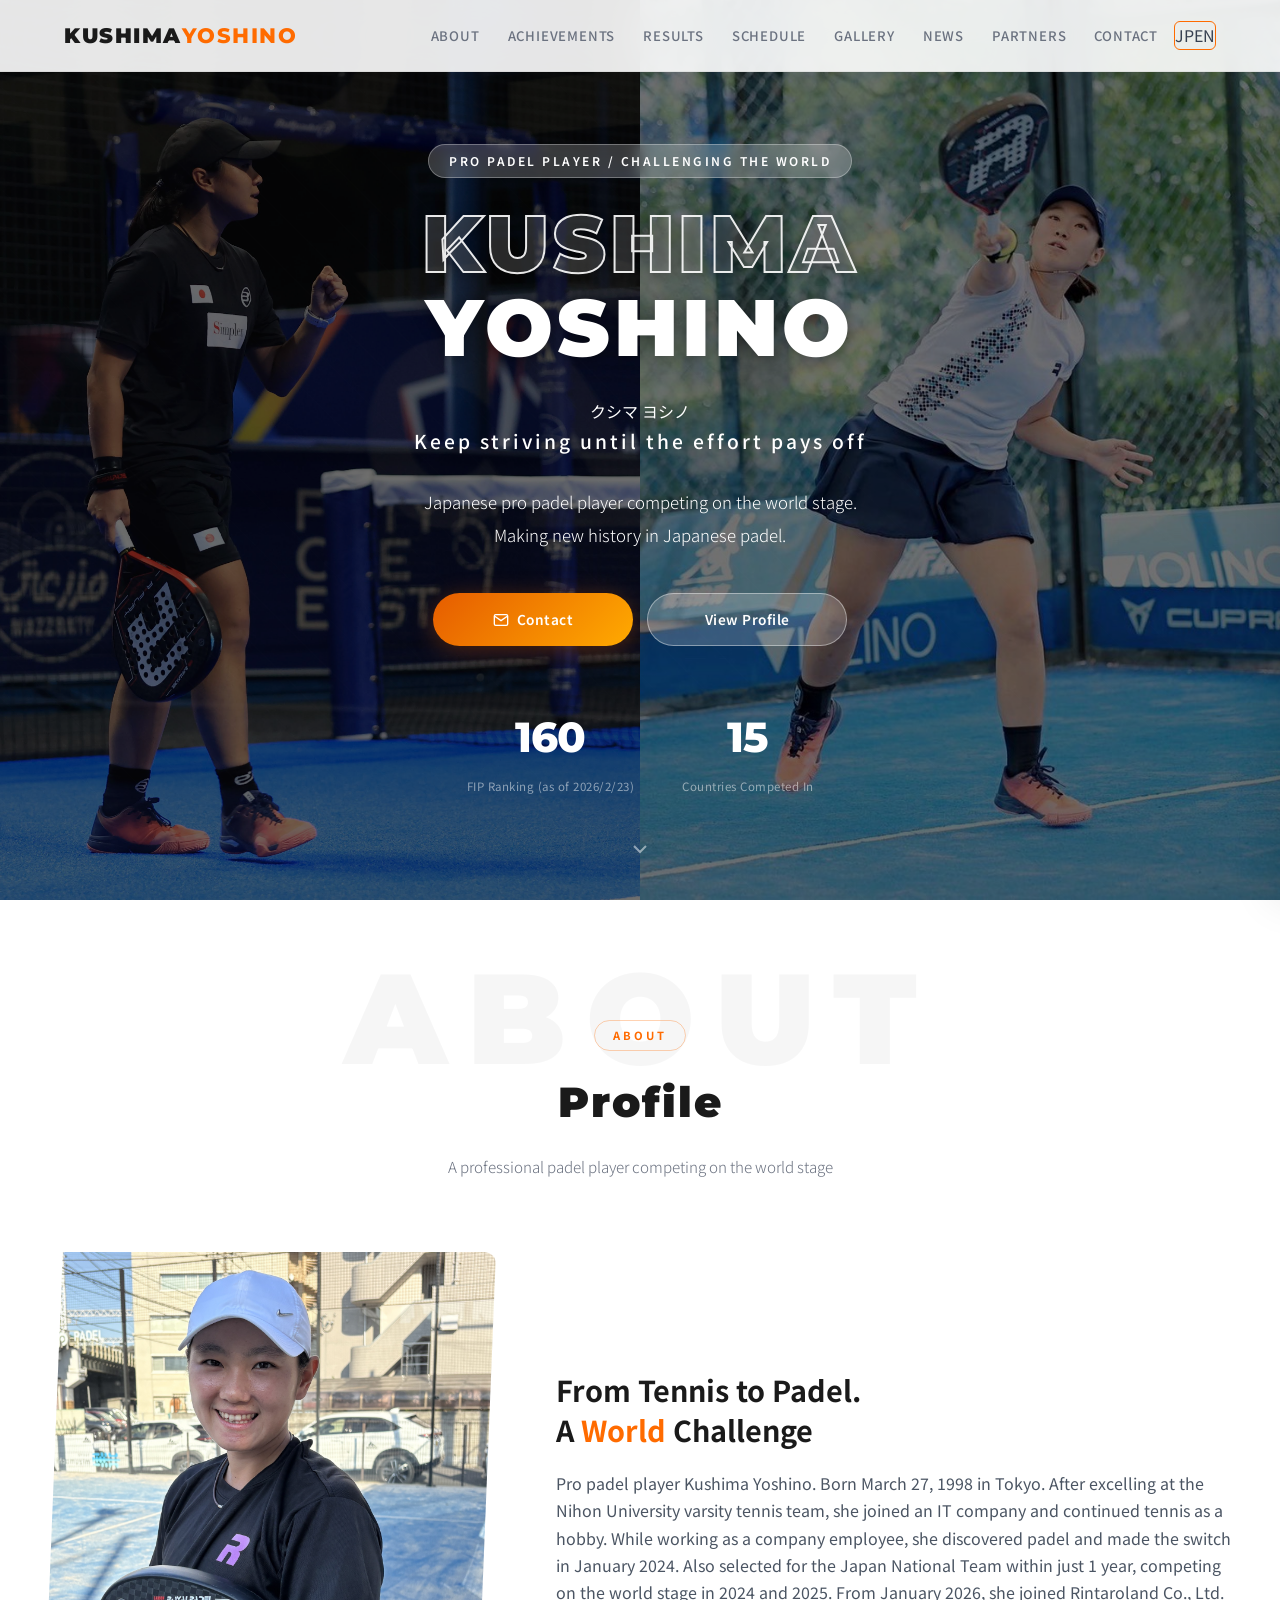
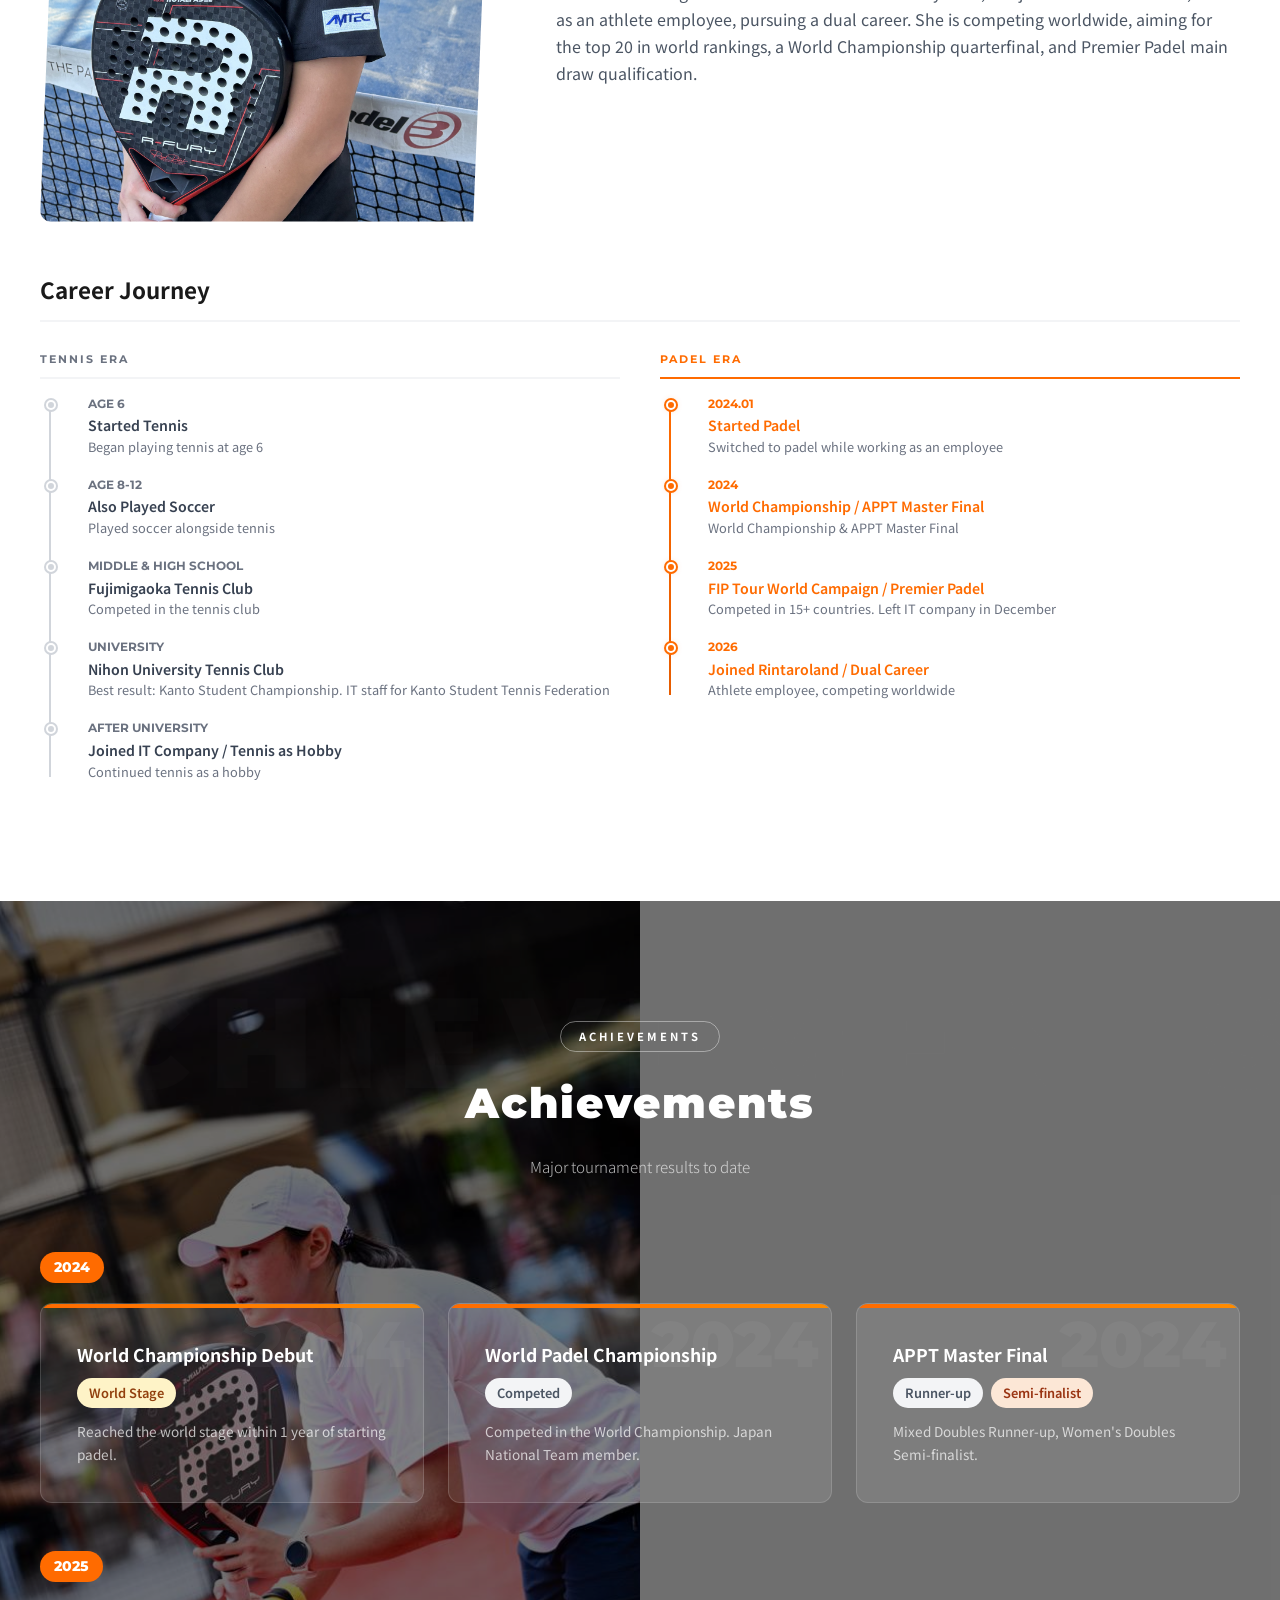
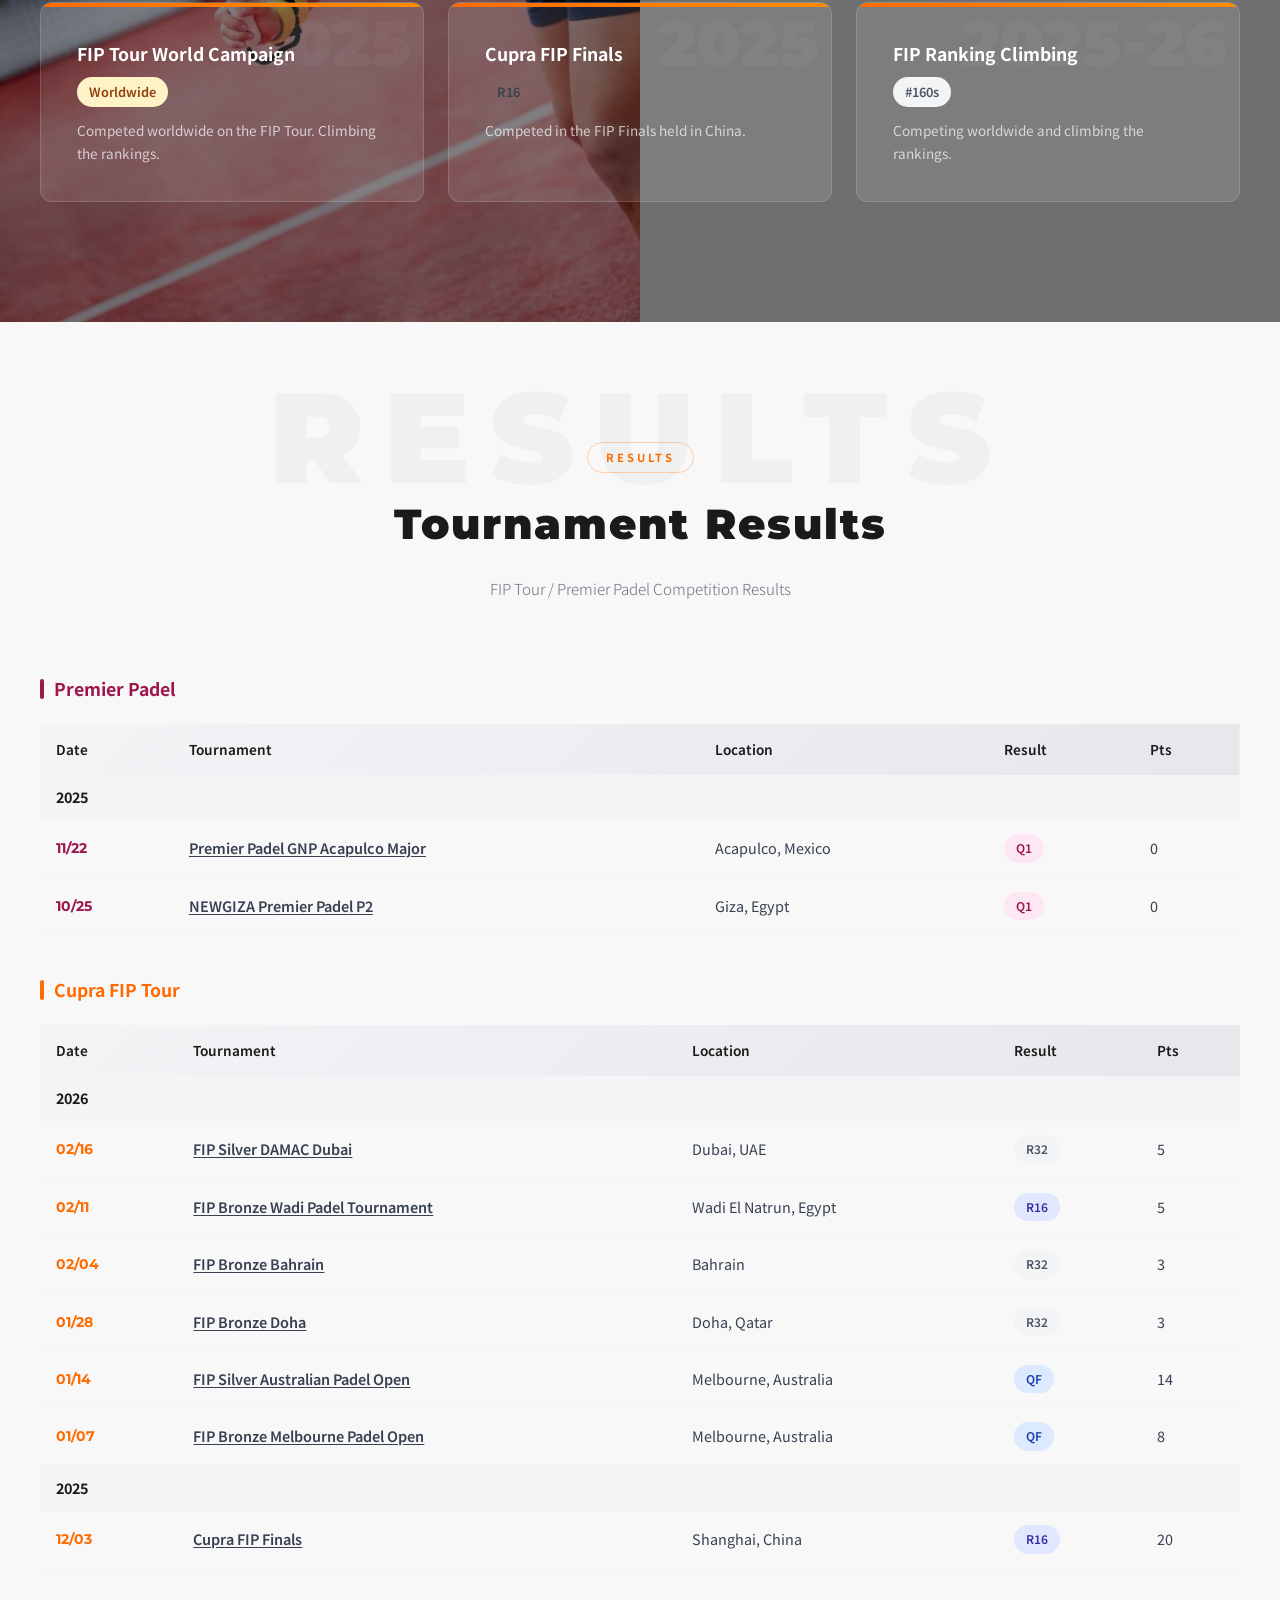
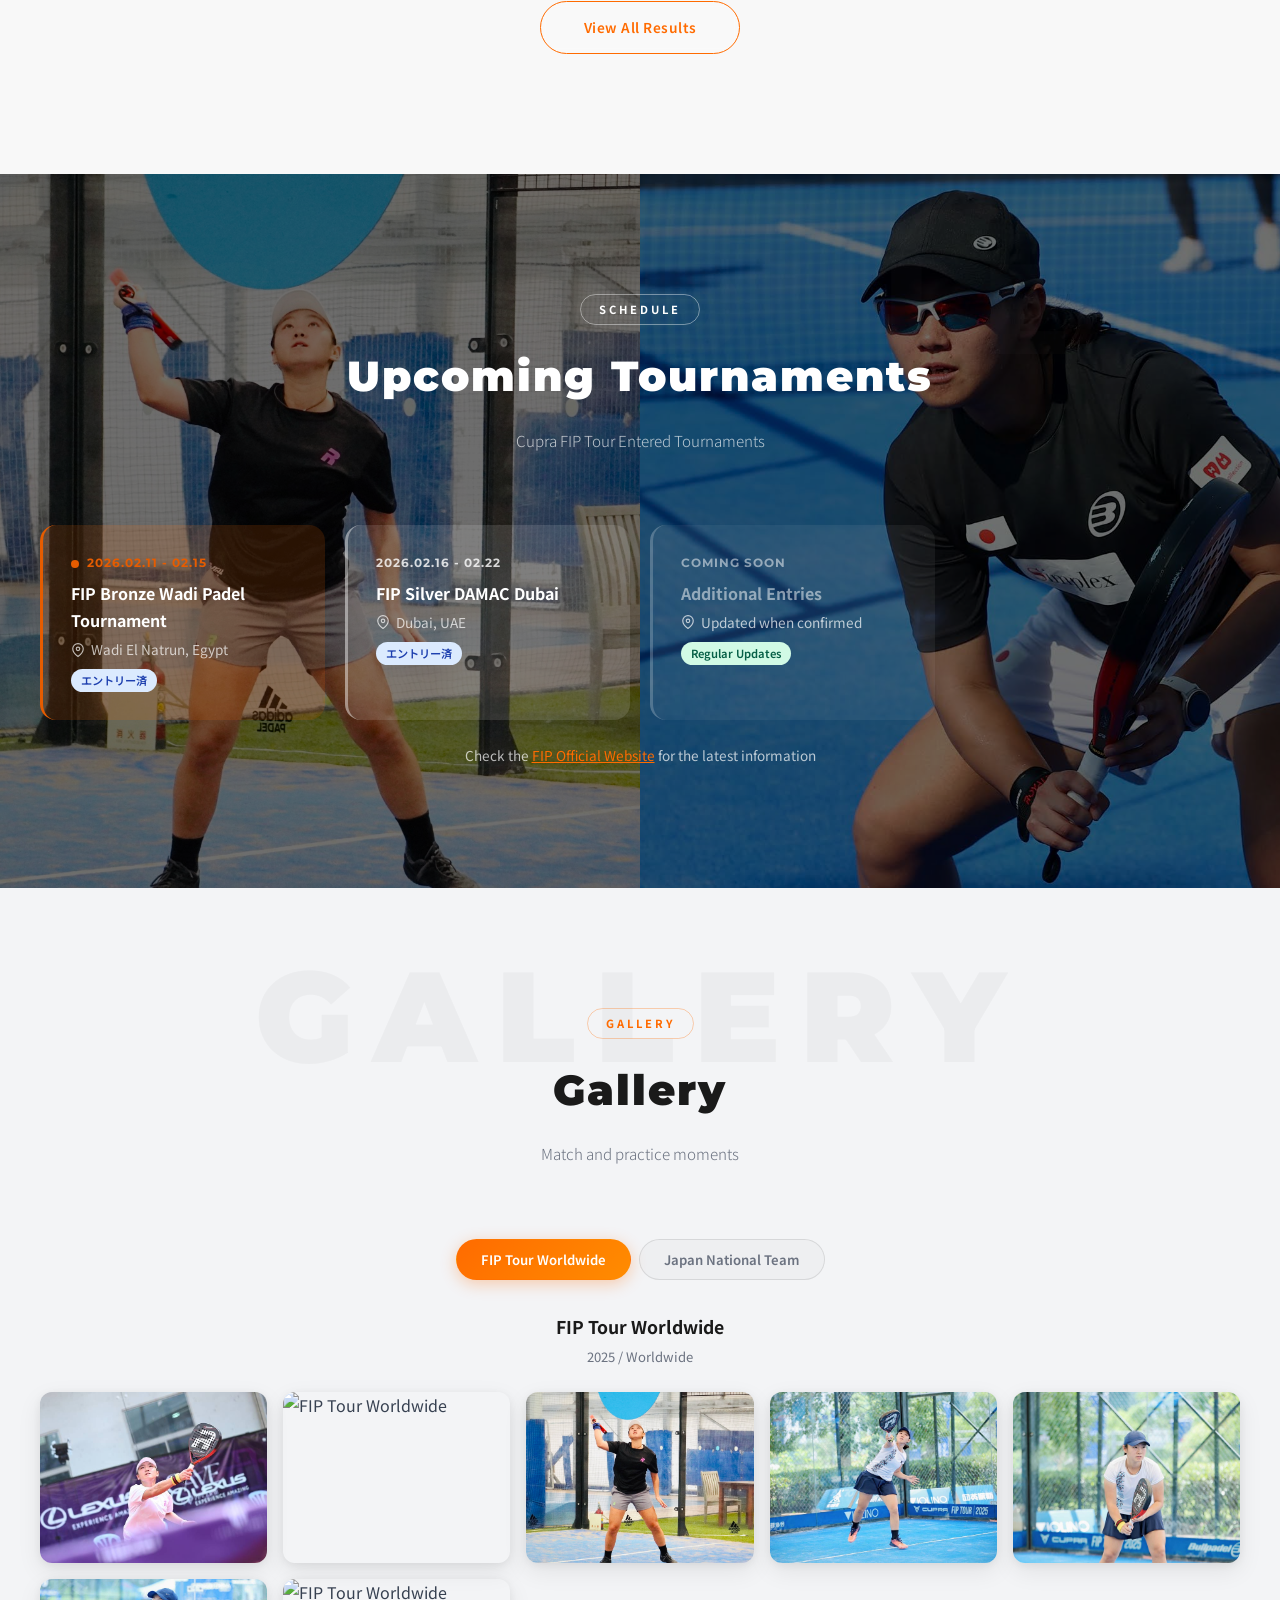
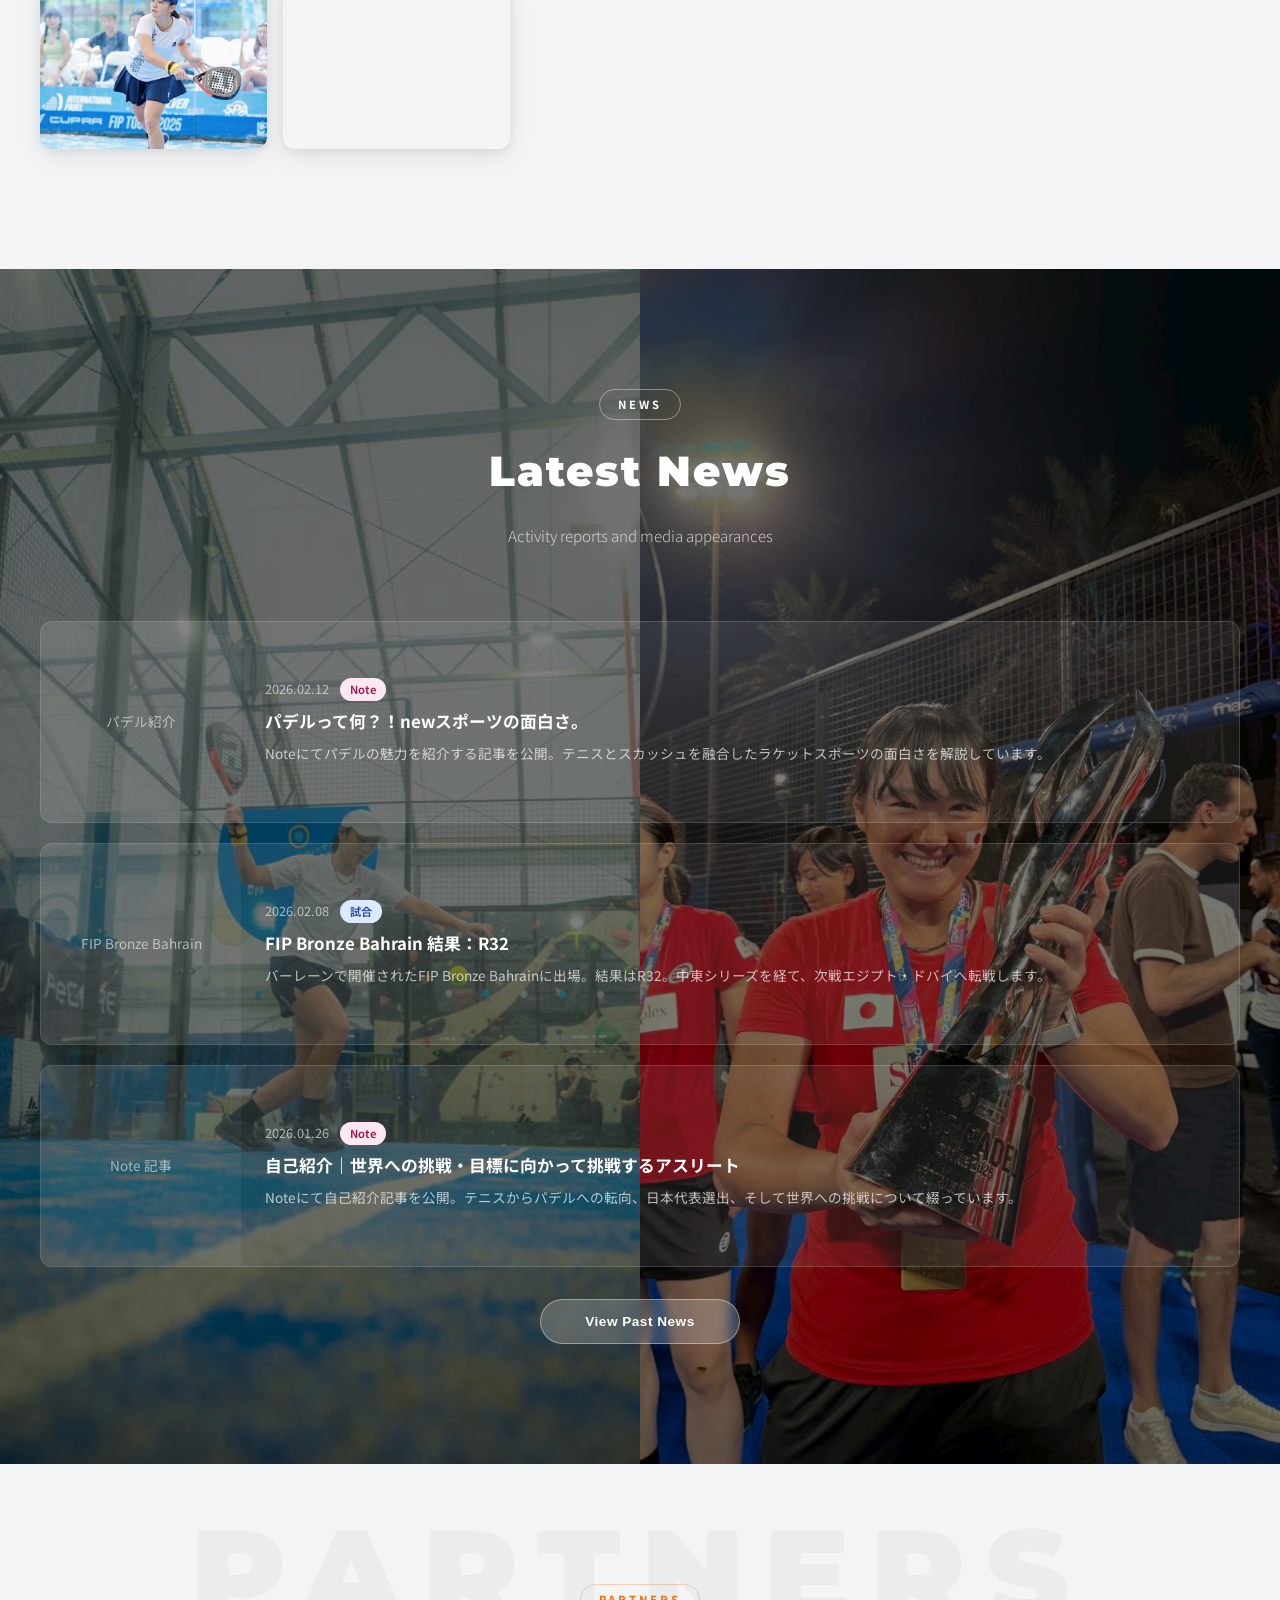
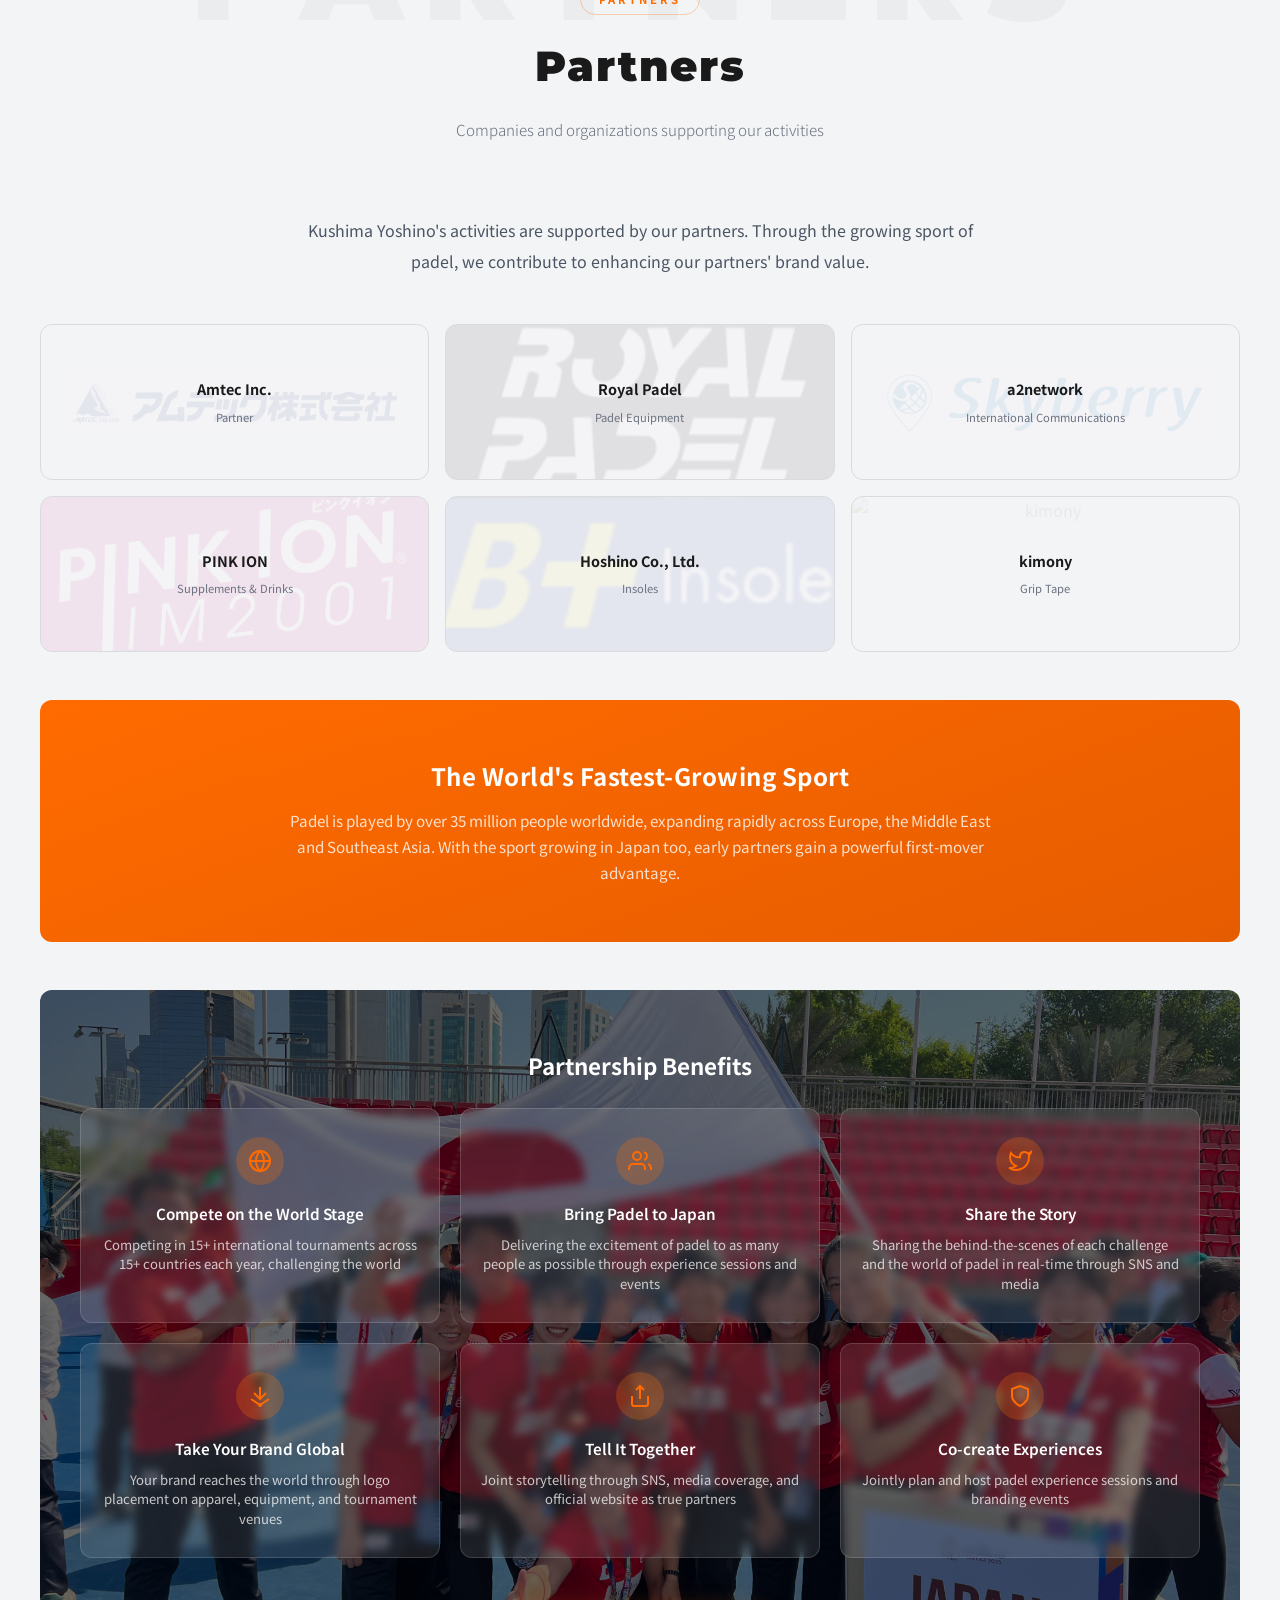
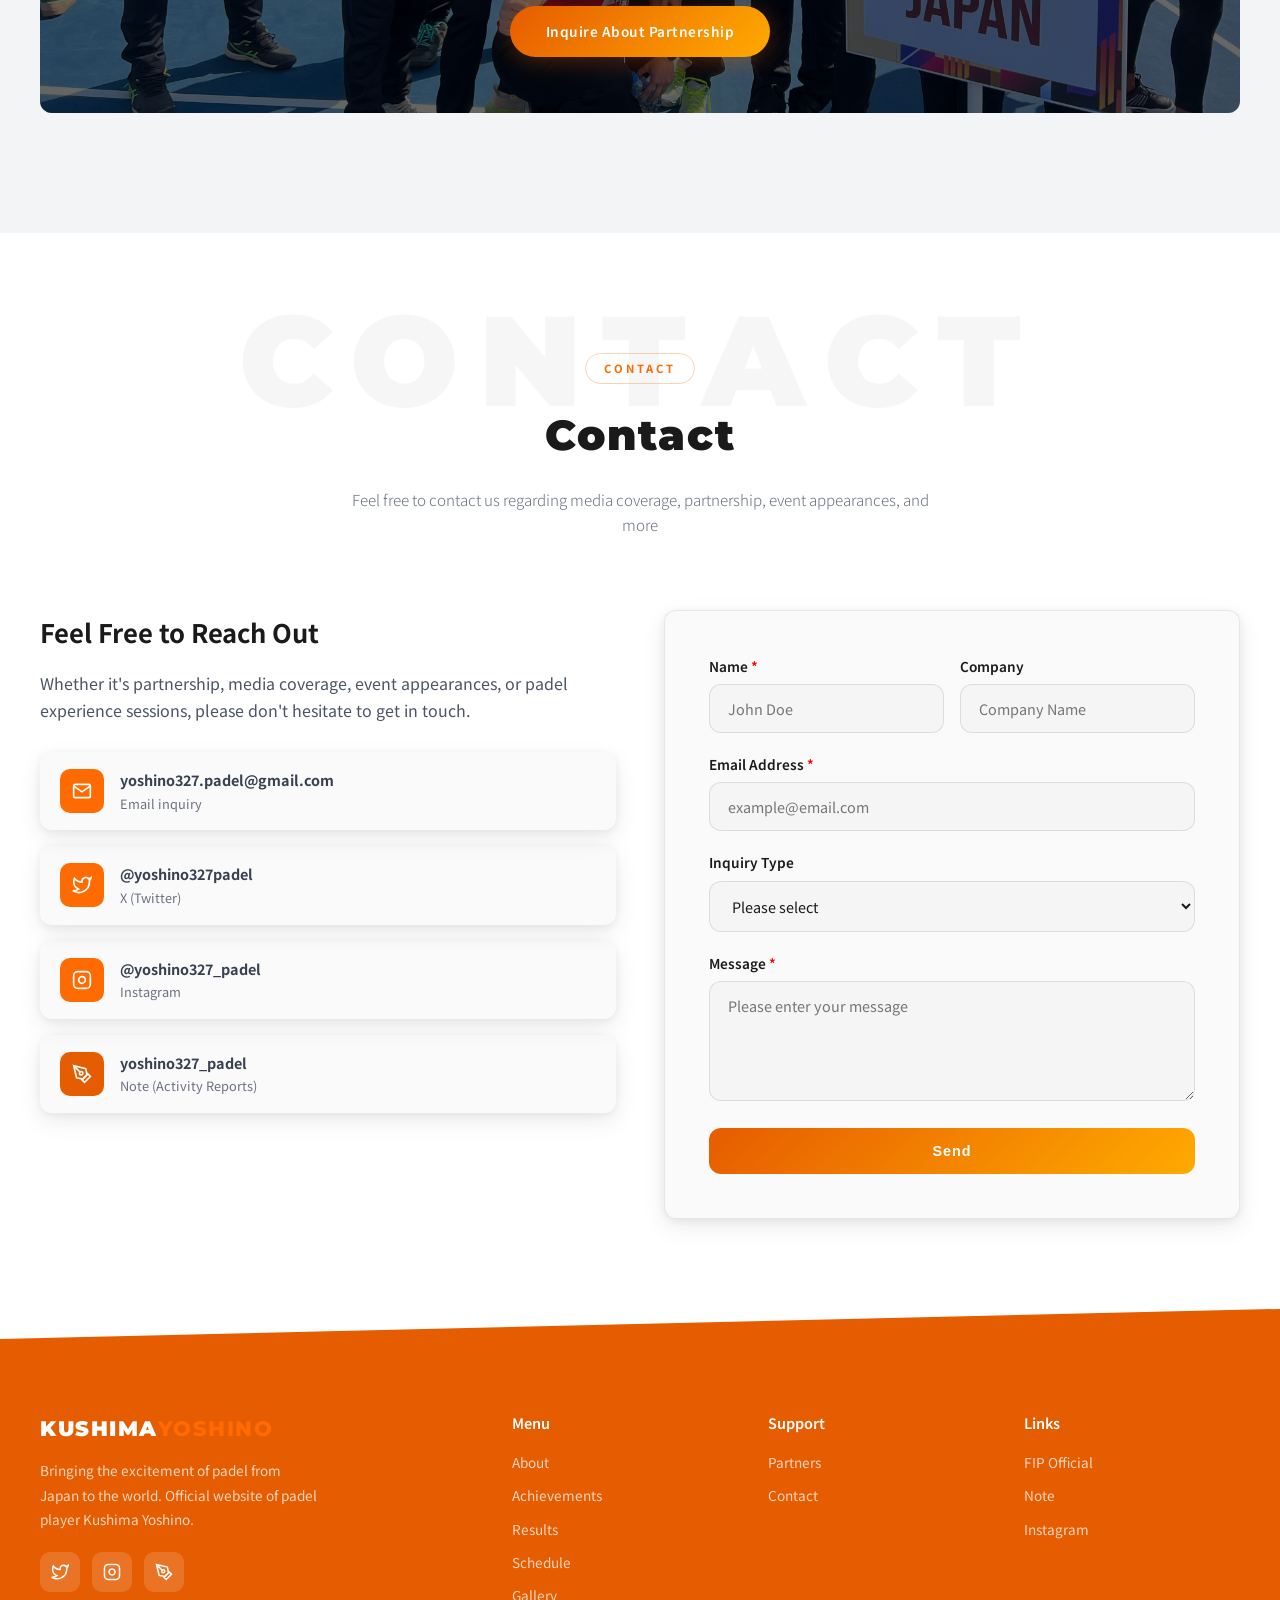
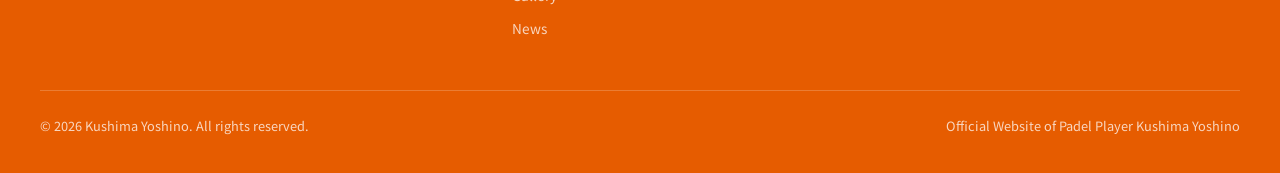
==== en.html @ be014330 "Initial commit: Kushima Yoshino official website Static site for pro padel player Kushima Yoshino. J" ====
<!DOCTYPE html>
<html lang="en">
<head>
  <meta charset="UTF-8">
  <meta name="viewport" content="width=device-width, initial-scale=1.0">
  <title>Kushima Yoshino | Padel Player Official Website</title>
  <meta name="description" content="Official website of padel player Kushima Yoshino. Latest news, match results, and profile information.">
  <link rel="preconnect" href="https://fonts.googleapis.com">
  <link rel="preconnect" href="https://fonts.gstatic.com" crossorigin>
  <link href="https://fonts.googleapis.com/css2?family=Noto+Sans+JP:wght@300;400;500;700;900&family=Montserrat:wght@400;600;700;800;900&display=swap" rel="stylesheet">
  <link rel="stylesheet" href="css/style.css">
  <link rel="stylesheet" href="css/animations.css">
</head>
<body>

  <!-- ===== Navigation ===== -->
  <nav class="navbar" id="navbar">
    <div class="nav-inner">
      <a href="#" class="nav-logo">KUSHIMA<span>YOSHINO</span></a>
      <div class="nav-right">
        <div class="nav-links">
          <a href="#about">About</a>
          <a href="#achievements">Achievements</a>
          <a href="#results">Results</a>
          <a href="#schedule">Schedule</a>
          <a href="#gallery">Gallery</a>
          <a href="#news">News</a>
          <a href="#sponsors">Partners</a>
          <a href="#contact">Contact</a>
        </div>
        <div class="lang-switch" id="langSwitchDesktop">
          <a href="index.html">JP</a>
          <a href="en.html" class="active">EN</a>
        </div>
      </div>
      <button class="hamburger" id="hamburger" aria-label="Open menu">
        <span></span><span></span><span></span>
      </button>
    </div>
    <div class="nav-progress" id="navProgress"></div>
  </nav>

  <!-- ===== Mobile Menu ===== -->
  <div class="mobile-menu" id="mobileMenu">
    <button class="mobile-close" id="mobileClose" aria-label="Close menu">&times;</button>
    <a href="#about" class="mobile-link">About</a>
    <a href="#achievements" class="mobile-link">Achievements</a>
    <a href="#results" class="mobile-link">Results</a>
    <a href="#schedule" class="mobile-link">Schedule</a>
    <a href="#gallery" class="mobile-link">Gallery</a>
    <a href="#news" class="mobile-link">News</a>
    <a href="#sponsors" class="mobile-link">Partners</a>
    <a href="#contact" class="mobile-link">Contact</a>
    <div class="lang-switch" style="margin-top: 16px; font-size: 1rem;">
      <a href="index.html">JP</a>
      <a href="en.html" class="active">EN</a>
    </div>
  </div>

  <!-- ===== Hero ===== -->
  <section class="hero" id="hero">
    <div class="hero-bg-left"></div>
    <div class="hero-bg-right"></div>
    <div class="hero-pattern"></div>
    <div class="hero-content">
      <div class="hero-text">
        <div class="hero-tag">PRO PADEL PLAYER / CHALLENGING THE WORLD</div>
        <h1 class="hero-name" data-text="KUSHIMA YOSHINO">
          <span class="hero-name-stroke">KUSHIMA</span><br>
          <span class="hero-name-fill">YOSHINO</span>
        </h1>
        <p class="hero-name-jp">クシマ ヨシノ</p>
        <p class="hero-motto">Keep striving until the effort pays off</p>
        <p class="hero-desc">
          Japanese pro padel player competing on the world stage.<br>
          Making new history in Japanese padel.
        </p>
        <div class="hero-buttons">
          <a href="#contact" class="btn btn-primary">
            <svg width="16" height="16" viewBox="0 0 24 24" fill="none" stroke="currentColor" stroke-width="2"><path d="M4 4h16c1.1 0 2 .9 2 2v12c0 1.1-.9 2-2 2H4c-1.1 0-2-.9-2-2V6c0-1.1.9-2 2-2z"/><polyline points="22,6 12,13 2,6"/></svg>
            Contact
          </a>
          <a href="#about" class="btn btn-outline">
            View Profile
          </a>
        </div>
        <div class="hero-stats">
          <div class="hero-stat">
            <div class="hero-stat-num">160</div>
            <div class="hero-stat-label">FIP Ranking (as of 2026/2/23)</div>
          </div>
          <div class="hero-stat">
            <div class="hero-stat-num">15+</div>
            <div class="hero-stat-label">Countries Competed In</div>
          </div>
        </div>
      </div>
    </div>
    <div class="scroll-indicator">
      <svg width="24" height="24" viewBox="0 0 24 24" fill="none" stroke="currentColor" stroke-width="2">
        <polyline points="6 9 12 15 18 9"/>
      </svg>
    </div>
  </section>

  <!-- ===== About ===== -->
  <section class="section about" id="about">
    <span class="section-watermark">ABOUT</span>
    <div class="section-inner">
      <div class="section-header">
        <div class="section-tag">About</div>
        <h2 class="section-title">Profile</h2>
        <p class="section-subtitle">A professional padel player competing on the world stage</p>
      </div>

      <!-- ===== Main Profile ===== -->
      <div class="about-grid">
        <div class="about-image-area slide-in-left">
          <img src="images/profile.jpeg" alt="Kushima Yoshino Profile" style="width: 100%; aspect-ratio: 4/5; object-fit: cover; border-radius: var(--radius);">
        </div>
        <div class="about-text slide-in-right">
          <h3>From Tennis to Padel.<br>A <span>World</span> Challenge</h3>
          <p>
            Pro padel player Kushima Yoshino. Born March 27, 1998 in Tokyo.
            After excelling at the Nihon University varsity tennis team, she joined an IT company and continued tennis as a hobby.
            While working as a company employee, she discovered padel and made the switch in January 2024.
            Also selected for the Japan National Team within just 1 year, competing on the world stage in 2024 and 2025.
            From January 2026, she joined Rintaroland Co., Ltd. as an athlete employee, pursuing a dual career.
            She is competing worldwide, aiming for the top 20 in world rankings, a World Championship quarterfinal, and Premier Padel main draw qualification.
          </p>
        </div>
      </div>

      <!-- ===== Career Journey ===== -->
      <div class="career-journey fade-in">
        <h3>Career Journey</h3>
        <div class="timeline-grid">
          <!-- Left: Tennis Era -->
          <div>
            <div class="timeline-col-label">Tennis Era</div>
            <div class="timeline">
              <div class="timeline-item">
                <div class="timeline-year">AGE 6</div>
                <div class="timeline-title">Started Tennis</div>
                <div class="timeline-desc">Began playing tennis at age 6</div>
              </div>
              <div class="timeline-item">
                <div class="timeline-year">AGE 8-12</div>
                <div class="timeline-title">Also Played Soccer</div>
                <div class="timeline-desc">Played soccer alongside tennis</div>
              </div>
              <div class="timeline-item">
                <div class="timeline-year">MIDDLE & HIGH SCHOOL</div>
                <div class="timeline-title">Fujimigaoka Tennis Club</div>
                <div class="timeline-desc">Competed in the tennis club</div>
              </div>
              <div class="timeline-item">
                <div class="timeline-year">UNIVERSITY</div>
                <div class="timeline-title">Nihon University Tennis Club</div>
                <div class="timeline-desc">Best result: Kanto Student Championship. IT staff for Kanto Student Tennis Federation</div>
              </div>
              <div class="timeline-item">
                <div class="timeline-year">AFTER UNIVERSITY</div>
                <div class="timeline-title">Joined IT Company / Tennis as Hobby</div>
                <div class="timeline-desc">Continued tennis as a hobby</div>
              </div>
            </div>
          </div>
          <!-- Right: Padel Era -->
          <div>
            <div class="timeline-col-label highlight">Padel Era</div>
            <div class="timeline timeline-highlight">
              <div class="timeline-item highlight">
                <div class="timeline-year">2024.01</div>
                <div class="timeline-title">Started Padel</div>
                <div class="timeline-desc">Switched to padel while working as an employee</div>
              </div>
              <div class="timeline-item highlight">
                <div class="timeline-year">2024</div>
                <div class="timeline-title">World Championship / APPT Master Final</div>
                <div class="timeline-desc">World Championship & APPT Master Final</div>
              </div>
              <div class="timeline-item highlight">
                <div class="timeline-year">2025</div>
                <div class="timeline-title">FIP Tour World Campaign / Premier Padel</div>
                <div class="timeline-desc">Competed in 15+ countries. Left IT company in December</div>
              </div>
              <div class="timeline-item highlight">
                <div class="timeline-year">2026</div>
                <div class="timeline-title">Joined Rintaroland / Dual Career</div>
                <div class="timeline-desc">Athlete employee, competing worldwide</div>
              </div>
            </div>
          </div>
        </div>
      </div>

    </div>
  </section>

  <!-- ===== Achievements ===== -->
  <section class="section achievements" id="achievements">
    <div class="achievements-bg-left"></div>
    <div class="achievements-bg-right"></div>
    <span class="section-watermark">ACHIEVEMENTS</span>
    <div class="section-inner">
      <div class="section-header">
        <div class="section-tag">Achievements</div>
        <h2 class="section-title">Achievements</h2>
        <p class="section-subtitle">Major tournament results to date</p>
      </div>
      <!-- 2024 -->
      <h3 style="font-size: 1.2rem; font-weight: 800; color: #ffffff; margin-bottom: 20px; display: flex; align-items: center; gap: 10px;">
        <span style="display: inline-block; padding: 4px 14px; border-radius: 50px; background: var(--primary); color: #ffffff; font-family: 'Montserrat', sans-serif; font-size: 0.85rem;">2024</span>
      </h3>
      <div class="achievements-grid stagger-children" style="margin-bottom: 48px;">
        <div class="achievement-card fade-in">
          <div class="achievement-year">2024</div>
          <div class="achievement-title">World Championship Debut</div>
          <span class="achievement-result gold-badge">World Stage</span>
          <p class="achievement-desc">Reached the world stage within 1 year of starting padel.</p>
        </div>
        <div class="achievement-card fade-in">
          <div class="achievement-year">2024</div>
          <div class="achievement-title">World Padel Championship</div>
          <span class="achievement-result silver-badge">Competed</span>
          <p class="achievement-desc">Competed in the World Championship. Japan National Team member.</p>
        </div>
        <div class="achievement-card fade-in">
          <div class="achievement-year">2024</div>
          <div class="achievement-title">APPT Master Final</div>
          <span class="achievement-result silver-badge">Runner-up</span>
          <span class="achievement-result bronze-badge" style="margin-left: 4px;">Semi-finalist</span>
          <p class="achievement-desc">Mixed Doubles Runner-up, Women's Doubles Semi-finalist.</p>
        </div>
      </div>

      <!-- 2025 -->
      <h3 style="font-size: 1.2rem; font-weight: 800; color: #ffffff; margin-bottom: 20px; display: flex; align-items: center; gap: 10px;">
        <span style="display: inline-block; padding: 4px 14px; border-radius: 50px; background: var(--primary); color: #ffffff; font-family: 'Montserrat', sans-serif; font-size: 0.85rem;">2025</span>
      </h3>
      <div class="achievements-grid stagger-children">
        <div class="achievement-card fade-in">
          <div class="achievement-year">2025</div>
          <div class="achievement-title">FIP Tour World Campaign</div>
          <span class="achievement-result gold-badge">Worldwide</span>
          <p class="achievement-desc">Competed worldwide on the FIP Tour. Climbing the rankings.</p>
        </div>
        <div class="achievement-card fade-in">
          <div class="achievement-year">2025</div>
          <div class="achievement-title">Cupra FIP Finals</div>
          <span class="achievement-result r16">R16</span>
          <p class="achievement-desc">Competed in the FIP Finals held in China.</p>
        </div>
        <div class="achievement-card fade-in">
          <div class="achievement-year">2025-26</div>
          <div class="achievement-title">FIP Ranking Climbing</div>
          <span class="achievement-result silver-badge">#160s</span>
          <p class="achievement-desc">Competing worldwide and climbing the rankings.</p>
        </div>
      </div>
    </div>
  </section>

  <!-- ===== Results ===== -->
  <section class="section results" id="results">
    <span class="section-watermark">RESULTS</span>
    <div class="section-inner">
      <div class="section-header">
        <div class="section-tag">Results</div>
        <h2 class="section-title">Tournament Results</h2>
        <p class="section-subtitle">FIP Tour / Premier Padel Competition Results</p>
      </div>
      <!-- Premier Padel -->
      <h3 class="results-heading results-heading-premier">
        <span class="results-heading-bar"></span>
        Premier Padel
      </h3>
      <div class="table-scroll-wrapper">
      <table class="results-table results-table-premier fade-in" style="margin-bottom: 40px;">
        <thead>
          <tr>
            <th>Date</th>
            <th>Tournament</th>
            <th>Location</th>
            <th>Result</th>
            <th class="hide-mobile">Pts</th>
          </tr>
        </thead>
        <tbody>
          <tr class="results-year-divider">
            <td colspan="5">2025</td>
          </tr>
          <tr>
            <td class="year-cell">11/22</td>
            <td class="tournament-cell"><a href="https://www.padelfip.com/events/premier-padel-gnp-acapulco-major-2025/" target="_blank" rel="noopener" style="color: inherit; text-decoration: underline; text-underline-offset: 2px;">Premier Padel GNP Acapulco Major</a></td>
            <td>Acapulco, Mexico</td>
            <td><span class="result-badge q1">Q1</span></td>
            <td class="hide-mobile">0</td>
          </tr>
          <tr>
            <td class="year-cell">10/25</td>
            <td class="tournament-cell"><a href="https://www.padelfip.com/events/newgiza-p2-2025/" target="_blank" rel="noopener" style="color: inherit; text-decoration: underline; text-underline-offset: 2px;">NEWGIZA Premier Padel P2</a></td>
            <td>Giza, Egypt</td>
            <td><span class="result-badge q1">Q1</span></td>
            <td class="hide-mobile">0</td>
          </tr>
        </tbody>
      </table>
      </div>

      <!-- Cupra FIP Tour -->
      <h3 class="results-heading results-heading-fip">
        <span class="results-heading-bar"></span>
        Cupra FIP Tour
      </h3>
      <div class="table-scroll-wrapper">
      <table class="results-table fade-in">
        <thead>
          <tr>
            <th>Date</th>
            <th>Tournament</th>
            <th>Location</th>
            <th>Result</th>
            <th class="hide-mobile">Pts</th>
          </tr>
        </thead>
        <tbody>
          <tr class="results-year-divider">
            <td colspan="5">2026</td>
          </tr>
          <tr>
            <td class="year-cell">02/16</td>
            <td class="tournament-cell"><a href="https://www.padelfip.com/events/fip-silver-damac-dubai-2026/" target="_blank" rel="noopener" style="color: inherit; text-decoration: underline; text-underline-offset: 2px;">FIP Silver DAMAC Dubai</a></td>
            <td>Dubai, UAE</td>
            <td><span class="result-badge r32">R32</span></td>
            <td class="hide-mobile">5</td>
          </tr>
          <tr>
            <td class="year-cell">02/11</td>
            <td class="tournament-cell"><a href="https://www.padelfip.com/events/fip-bronze-wadi-padel-tournament-2026/" target="_blank" rel="noopener" style="color: inherit; text-decoration: underline; text-underline-offset: 2px;">FIP Bronze Wadi Padel Tournament</a></td>
            <td>Wadi El Natrun, Egypt</td>
            <td><span class="result-badge r16">R16</span></td>
            <td class="hide-mobile">5</td>
          </tr>
          <tr>
            <td class="year-cell">02/04</td>
            <td class="tournament-cell"><a href="https://www.padelfip.com/events/fip-bronze-bahrain-2026/" target="_blank" rel="noopener" style="color: inherit; text-decoration: underline; text-underline-offset: 2px;">FIP Bronze Bahrain</a></td>
            <td>Bahrain</td>
            <td><span class="result-badge r32">R32</span></td>
            <td class="hide-mobile">3</td>
          </tr>
          <tr>
            <td class="year-cell">01/28</td>
            <td class="tournament-cell"><a href="https://www.padelfip.com/events/fip-bronze-doha-2026/" target="_blank" rel="noopener" style="color: inherit; text-decoration: underline; text-underline-offset: 2px;">FIP Bronze Doha</a></td>
            <td>Doha, Qatar</td>
            <td><span class="result-badge r32">R32</span></td>
            <td class="hide-mobile">3</td>
          </tr>
          <tr>
            <td class="year-cell">01/14</td>
            <td class="tournament-cell"><a href="https://www.padelfip.com/events/fip-silver-australian-padel-open-2026/" target="_blank" rel="noopener" style="color: inherit; text-decoration: underline; text-underline-offset: 2px;">FIP Silver Australian Padel Open</a></td>
            <td>Melbourne, Australia</td>
            <td><span class="result-badge qf">QF</span></td>
            <td class="hide-mobile">14</td>
          </tr>
          <tr>
            <td class="year-cell">01/07</td>
            <td class="tournament-cell"><a href="https://www.padelfip.com/events/fip-bronze-merlbourne-padel-open-2026/" target="_blank" rel="noopener" style="color: inherit; text-decoration: underline; text-underline-offset: 2px;">FIP Bronze Melbourne Padel Open</a></td>
            <td>Melbourne, Australia</td>
            <td><span class="result-badge qf">QF</span></td>
            <td class="hide-mobile">8</td>
          </tr>
          <tr class="results-year-divider">
            <td colspan="5">2025</td>
          </tr>
          <tr>
            <td class="year-cell">12/03</td>
            <td class="tournament-cell"><a href="https://www.padelfip.com/events/cupra-fip-finals-2025/" target="_blank" rel="noopener" style="color: inherit; text-decoration: underline; text-underline-offset: 2px;">Cupra FIP Finals</a></td>
            <td>Shanghai, China</td>
            <td><span class="result-badge r16">R16</span></td>
            <td class="hide-mobile">20</td>
          </tr>
        </tbody>
      </table>
      </div>
      <div style="text-align: center; margin-top: 32px;">
        <a href="en-results.html" class="btn btn-outline" style="color: var(--primary); border-color: var(--primary);">
          View All Results
        </a>
      </div>
    </div>
  </section>

  <!-- ===== Schedule ===== -->
  <section class="section schedule" id="schedule">
    <div class="schedule-bg-left"></div>
    <div class="schedule-bg-right"></div>
    <span class="section-watermark">SCHEDULE</span>
    <div class="section-inner">
      <div class="section-header">
        <div class="section-tag">Schedule</div>
        <h2 class="section-title">Upcoming Tournaments</h2>
        <p class="section-subtitle">Cupra FIP Tour Entered Tournaments</p>
      </div>
      <div class="schedule-grid">
        <div class="schedule-card active fade-in">
          <div class="schedule-month">2026.03.03 - 03.08</div>
          <a href="https://www.padelfip.com/events/fip-bronze-singapore-2026/" target="_blank" rel="noopener" style="text-decoration: none; color: inherit;">
            <div class="schedule-event">FIP Bronze Singapore</div>
          </a>
          <div class="schedule-location">
            <svg width="14" height="14" viewBox="0 0 24 24" fill="none" stroke="currentColor" stroke-width="2"><path d="M21 10c0 7-9 13-9 13s-9-6-9-13a9 9 0 0 1 18 0z"/><circle cx="12" cy="10" r="3"/></svg>
            Singapore
          </div>
          <span class="schedule-badge intl">Entered</span>
        </div>
        <div class="schedule-card active fade-in">
          <div class="schedule-month">2026.03.09 - 03.15</div>
          <a href="https://www.padelfip.com/events/fip-silver-manila-2026/" target="_blank" rel="noopener" style="text-decoration: none; color: inherit;">
            <div class="schedule-event">FIP Silver Manila</div>
          </a>
          <div class="schedule-location">
            <svg width="14" height="14" viewBox="0 0 24 24" fill="none" stroke="currentColor" stroke-width="2"><path d="M21 10c0 7-9 13-9 13s-9-6-9-13a9 9 0 0 1 18 0z"/><circle cx="12" cy="10" r="3"/></svg>
            Manila, Philippines
          </div>
          <span class="schedule-badge intl">Entered</span>
        </div>
        <!-- Additional entries placeholder -->
        <div class="schedule-card fade-in" style="background: rgba(255,255,255,0.06); border-left-color: rgba(255,255,255,0.2);">
          <div class="schedule-month" style="color: rgba(255,255,255,0.5);">Coming Soon</div>
          <div class="schedule-event" style="color: rgba(255,255,255,0.5);">Additional Entries</div>
          <div class="schedule-location">
            <svg width="14" height="14" viewBox="0 0 24 24" fill="none" stroke="currentColor" stroke-width="2"><path d="M21 10c0 7-9 13-9 13s-9-6-9-13a9 9 0 0 1 18 0z"/><circle cx="12" cy="10" r="3"/></svg>
            Updated when confirmed
          </div>
          <span class="schedule-badge domestic">Regular Updates</span>
        </div>
      </div>
      <p style="text-align: center; margin-top: 24px; font-size: 0.85rem; color: rgba(255,255,255,0.7);">
        Check the <a href="https://www.padelfip.com/player/yoshino-kushima/" target="_blank" rel="noopener" style="color: var(--primary); text-decoration: underline;">FIP Official Website</a> for the latest information
      </p>
    </div>
  </section>

  <!-- ===== Gallery ===== -->
  <section class="section gallery" id="gallery">
    <span class="section-watermark">GALLERY</span>
    <div class="section-inner">
      <div class="section-header">
        <div class="section-tag">Gallery</div>
        <h2 class="section-title">Gallery</h2>
        <p class="section-subtitle">Match and practice moments</p>
      </div>
      <div class="gallery-tabs" id="galleryTabs"></div>
      <div class="gallery-event-header" id="galleryHeader"></div>
      <div class="gallery-photos scale-in" id="galleryPhotos"></div>
      <div class="lightbox" id="lightbox">
        <button class="lightbox-close" id="lightboxClose" aria-label="Close">&times;</button>
        <button class="lightbox-prev" id="lightboxPrev" aria-label="Previous">
          <svg width="24" height="24" viewBox="0 0 24 24" fill="none" stroke="currentColor" stroke-width="2"><polyline points="15 18 9 12 15 6"/></svg>
        </button>
        <img class="lightbox-img" id="lightboxImg" src="" alt="">
        <button class="lightbox-next" id="lightboxNext" aria-label="Next">
          <svg width="24" height="24" viewBox="0 0 24 24" fill="none" stroke="currentColor" stroke-width="2"><polyline points="9 18 15 12 9 6"/></svg>
        </button>
      </div>
    </div>
  </section>

  <!-- ===== News ===== -->
  <section class="section news" id="news">
    <div class="news-bg-left"></div>
    <div class="news-bg-right"></div>
    <span class="section-watermark">NEWS</span>
    <div class="section-inner">
      <div class="section-header">
        <div class="section-tag">News</div>
        <h2 class="section-title">Latest News</h2>
        <p class="section-subtitle">Activity reports and media appearances</p>
      </div>
      <!-- Latest News (always visible) -->
      <div class="news-grid" id="newsLatest">
        <a href="https://note.com/yoshino327_padel/n/n40696519be48" target="_blank" rel="noopener" class="news-card fade-in" style="text-decoration: none; color: inherit;">
          <div class="news-thumb" style="background: linear-gradient(135deg, rgba(255,45,0,0.12), rgba(255,107,0,0.12)); display: flex; align-items: center; justify-content: center; font-size: 0.85rem; color: var(--accent);">About Padel</div>
          <div class="news-body">
            <div class="news-date">2026.02.12 <span class="news-tag media">Note</span></div>
            <h3 class="news-title">What is Padel?! The Fun of a New Sport.</h3>
            <p class="news-excerpt">Published an article introducing the appeal of padel on Note. Explaining the fun of this racket sport that combines tennis and squash.</p>
          </div>
        </a>
        <article class="news-card fade-in">
          <div class="news-thumb" style="background: linear-gradient(135deg, rgba(255,107,0,0.12), rgba(255,140,0,0.12)); display: flex; align-items: center; justify-content: center; font-size: 0.85rem; color: var(--primary);">FIP Bronze Bahrain</div>
          <div class="news-body">
            <div class="news-date">2026.02.08 <span class="news-tag match">Match</span></div>
            <h3 class="news-title">FIP Bronze Bahrain Result: R32</h3>
            <p class="news-excerpt">Competed in FIP Bronze Bahrain. Result: R32. Moving on to Egypt and Dubai for the next tournaments.</p>
          </div>
        </article>
        <a href="https://note.com/yoshino327_padel/n/n4198e8aa93bc" target="_blank" rel="noopener" class="news-card fade-in" style="text-decoration: none; color: inherit;">
          <div class="news-thumb" style="background: linear-gradient(135deg, rgba(255,45,0,0.12), rgba(255,107,0,0.12)); display: flex; align-items: center; justify-content: center; font-size: 0.85rem; color: var(--accent);">Note Article</div>
          <div class="news-body">
            <div class="news-date">2026.01.26 <span class="news-tag media">Note</span></div>
            <h3 class="news-title">Self-Introduction | An Athlete Challenging the World</h3>
            <p class="news-excerpt">Published a self-introduction article on Note about the transition from tennis to padel, national team selection, and the challenge to compete globally.</p>
          </div>
        </a>
      </div>

      <!-- Archive (initially hidden) -->
      <div class="news-grid" id="newsArchive" style="display: none; margin-top: 24px;">
        <!-- Past news items will be added here -->
        <!-- Example:
        <article class="news-card fade-in">
          <div class="news-thumb" style="background: linear-gradient(135deg, rgba(255,107,0,0.12), rgba(255,140,0,0.12)); display: flex; align-items: center; justify-content: center; font-size: 0.85rem; color: var(--primary);">Tournament Name</div>
          <div class="news-body">
            <div class="news-date">2025.XX.XX <span class="news-tag match">Match</span></div>
            <h3 class="news-title">Title</h3>
            <p class="news-excerpt">Summary</p>
          </div>
        </article>
        -->
      </div>

      <div style="text-align: center; margin-top: 32px;">
        <button id="newsToggle" class="btn btn-outline" style="color: #ffffff; border-color: rgba(255,255,255,0.4); cursor: pointer;" onclick="toggleNews()">
          View Past News
        </button>
      </div>
    </div>
  </section>

  <!-- ===== Sponsors ===== -->
  <section class="section sponsors" id="sponsors">
    <span class="section-watermark">PARTNERS</span>
    <div class="section-inner">
      <div class="section-header">
        <div class="section-tag">Partners</div>
        <h2 class="section-title">Partners</h2>
        <p class="section-subtitle">Companies and organizations supporting our activities</p>
      </div>

      <p class="sponsors-intro">
        Kushima Yoshino's activities are supported by our partners.
        Through the growing sport of padel, we contribute to enhancing our partners' brand value.
      </p>

      <div class="sponsors-grid stagger-children">
        <a href="https://www.amtecnet.co.jp/" target="_blank" rel="noopener" class="sponsor-card sponsor-named fade-in" style="text-decoration: none;">
          <img src="images/sponsors/アムテック.png" alt="Amtec Inc." class="sponsor-logo sponsor-logo-sm">
          <div class="sponsor-name">Amtec Inc.</div>
          <div class="sponsor-category">Partner</div>
        </a>
        <a href="https://royalpadel.com/en/" target="_blank" rel="noopener" class="sponsor-card sponsor-named fade-in" style="text-decoration: none;">
          <img src="images/sponsors/royalpadel.png" alt="Royal Padel" class="sponsor-logo">
          <div class="sponsor-name">Royal Padel</div>
          <div class="sponsor-category">Padel Equipment</div>
        </a>
        <a href="https://www.a2network.jp/" target="_blank" rel="noopener" class="sponsor-card sponsor-named fade-in" style="text-decoration: none;">
          <img src="images/sponsors/Skyberry.png" alt="a2network" class="sponsor-logo sponsor-logo-sm">
          <div class="sponsor-name">a2network</div>
          <div class="sponsor-category">International Communications</div>
        </a>
        <a href="https://www.pink-ion.jp/" target="_blank" rel="noopener" class="sponsor-card sponsor-named fade-in" style="text-decoration: none;">
          <img src="images/sponsors/pinkion.png" alt="PINK ION" class="sponsor-logo">
          <div class="sponsor-name">PINK ION</div>
          <div class="sponsor-category">Supplements &amp; Drinks</div>
        </a>
        <a href="https://www.hoshino-kikaku.co.jp/" target="_blank" rel="noopener" class="sponsor-card sponsor-named fade-in" style="text-decoration: none;">
          <img src="images/sponsors/hoshino.png" alt="Hoshino Co., Ltd." class="sponsor-logo">
          <div class="sponsor-name">Hoshino Co., Ltd.</div>
          <div class="sponsor-category">Insoles</div>
        </a>
        <a href="https://www.kimony.com/" target="_blank" rel="noopener" class="sponsor-card sponsor-named fade-in" style="text-decoration: none;">
          <img src="images/sponsors/kimony.png" alt="kimony" class="sponsor-logo">
          <div class="sponsor-name">kimony</div>
          <div class="sponsor-category">Grip Tape</div>
        </a>
      </div>

      <!-- ===== Padel Market Growth ===== -->
      <div class="sponsors-cta fade-in">
        <h3>The World's Fastest-Growing Sport</h3>
        <p>
          Padel is played by over 35 million people worldwide, expanding rapidly across Europe, the Middle East and Southeast Asia. With the sport growing in Japan too, early partners gain a powerful first-mover advantage.
        </p>
      </div>

      <!-- ===== Partnership Benefits ===== -->
      <div class="partnership-bg-section fade-in">
      <h3 class="sponsors-benefits-title">Partnership Benefits</h3>
      <div class="sponsors-benefits-grid stagger-children">
        <div class="sponsors-benefit-card fade-in">
          <div class="sponsors-benefit-icon">
            <svg width="24" height="24" viewBox="0 0 24 24" fill="none" stroke="currentColor" stroke-width="2"><circle cx="12" cy="12" r="10"/><line x1="2" y1="12" x2="22" y2="12"/><path d="M12 2a15.3 15.3 0 014 10 15.3 15.3 0 01-4 10 15.3 15.3 0 01-4-10 15.3 15.3 0 014-10z"/></svg>
          </div>
          <h4>Compete on the World Stage</h4>
          <p>Competing in 15+ international tournaments across 15+ countries each year, challenging the world</p>
        </div>
        <div class="sponsors-benefit-card fade-in">
          <div class="sponsors-benefit-icon">
            <svg width="24" height="24" viewBox="0 0 24 24" fill="none" stroke="currentColor" stroke-width="2"><path d="M17 21v-2a4 4 0 00-4-4H5a4 4 0 00-4 4v2"/><circle cx="9" cy="7" r="4"/><path d="M23 21v-2a4 4 0 00-3-3.87"/><path d="M16 3.13a4 4 0 010 7.75"/></svg>
          </div>
          <h4>Bring Padel to Japan</h4>
          <p>Delivering the excitement of padel to as many people as possible through experience sessions and events</p>
        </div>
        <div class="sponsors-benefit-card fade-in">
          <div class="sponsors-benefit-icon">
            <svg width="24" height="24" viewBox="0 0 24 24" fill="none" stroke="currentColor" stroke-width="2"><path d="M23 3a10.9 10.9 0 01-3.14 1.53A4.48 4.48 0 0012 7.5v1A10.66 10.66 0 013 4s-4 9 5 13a11.64 11.64 0 01-7 2c9 5 20 0 20-11.5a4.5 4.5 0 00-.08-.83A7.72 7.72 0 0023 3z"/></svg>
          </div>
          <h4>Share the Story</h4>
          <p>Sharing the behind-the-scenes of each challenge and the world of padel in real-time through SNS and media</p>
        </div>
        <div class="sponsors-benefit-card fade-in">
          <div class="sponsors-benefit-icon">
            <svg width="24" height="24" viewBox="0 0 24 24" fill="none" stroke="currentColor" stroke-width="2"><path d="M6 9l6 6 6-6"/><path d="M12 3v12"/><circle cx="12" cy="21" r="1"/><path d="M3 15l9 6 9-6"/></svg>
          </div>
          <h4>Take Your Brand Global</h4>
          <p>Your brand reaches the world through logo placement on apparel, equipment, and tournament venues</p>
        </div>
        <div class="sponsors-benefit-card fade-in">
          <div class="sponsors-benefit-icon">
            <svg width="24" height="24" viewBox="0 0 24 24" fill="none" stroke="currentColor" stroke-width="2"><path d="M4 12v8a2 2 0 002 2h12a2 2 0 002-2v-8"/><polyline points="16 6 12 2 8 6"/><line x1="12" y1="2" x2="12" y2="15"/></svg>
          </div>
          <h4>Tell It Together</h4>
          <p>Joint storytelling through SNS, media coverage, and official website as true partners</p>
        </div>
        <div class="sponsors-benefit-card fade-in">
          <div class="sponsors-benefit-icon">
            <svg width="24" height="24" viewBox="0 0 24 24" fill="none" stroke="currentColor" stroke-width="2"><path d="M12 22s8-4 8-10V5l-8-3-8 3v7c0 6 8 10 8 10z"/></svg>
          </div>
          <h4>Co-create Experiences</h4>
          <p>Jointly plan and host padel experience sessions and branding events</p>
        </div>
      </div>

      <div style="text-align: center; margin-top: 48px;">
        <a href="#contact" class="btn btn-primary" onclick="setTimeout(function(){document.getElementById('category').value='sponsor'},100)">Inquire About Partnership</a>
      </div>
      </div><!-- /.partnership-bg-section -->
    </div>
  </section>

  <!-- ===== Contact ===== -->
  <section class="section contact" id="contact">
    <span class="section-watermark">CONTACT</span>
    <div class="section-inner">
      <div class="section-header">
        <div class="section-tag">Contact</div>
        <h2 class="section-title">Contact</h2>
        <p class="section-subtitle">Feel free to contact us regarding media coverage, partnership, event appearances, and more</p>
      </div>
      <div class="contact-grid">
        <div class="contact-info slide-in-left">
          <h3>Feel Free to Reach Out</h3>
          <p>
            Whether it's partnership, media coverage, event appearances,
            or padel experience sessions, please don't hesitate to get in touch.
          </p>
          <div class="contact-methods">
            <a href="mailto:yoshino327.padel@gmail.com" class="contact-method" style="text-decoration: none;">
              <div class="contact-method-icon">
                <svg width="20" height="20" viewBox="0 0 24 24" fill="none" stroke="currentColor" stroke-width="2"><path d="M4 4h16c1.1 0 2 .9 2 2v12c0 1.1-.9 2-2 2H4c-1.1 0-2-.9-2-2V6c0-1.1.9-2 2-2z"/><polyline points="22,6 12,13 2,6"/></svg>
              </div>
              <div class="contact-method-text">
                <strong>yoshino327.padel@gmail.com</strong>
                <small>Email inquiry</small>
              </div>
            </a>
            <a href="https://x.com/yoshino327padel" target="_blank" rel="noopener" class="contact-method" style="text-decoration: none;">
              <div class="contact-method-icon">
                <svg width="20" height="20" viewBox="0 0 24 24" fill="none" stroke="currentColor" stroke-width="2"><path d="M23 3a10.9 10.9 0 0 1-3.14 1.53 4.48 4.48 0 0 0-7.86 3v1A10.66 10.66 0 0 1 3 4s-4 9 5 13a11.64 11.64 0 0 1-7 2c9 5 20 0 20-11.5a4.5 4.5 0 0 0-.08-.83A7.72 7.72 0 0 0 23 3z"/></svg>
              </div>
              <div class="contact-method-text">
                <strong>@yoshino327padel</strong>
                <small>X (Twitter)</small>
              </div>
            </a>
            <a href="https://www.instagram.com/yoshino327_padel/" target="_blank" rel="noopener" class="contact-method" style="text-decoration: none;">
              <div class="contact-method-icon">
                <svg width="20" height="20" viewBox="0 0 24 24" fill="none" stroke="currentColor" stroke-width="2"><rect x="2" y="2" width="20" height="20" rx="5" ry="5"/><path d="M16 11.37A4 4 0 1 1 12.63 8 4 4 0 0 1 16 11.37z"/><line x1="17.5" y1="6.5" x2="17.51" y2="6.5"/></svg>
              </div>
              <div class="contact-method-text">
                <strong>@yoshino327_padel</strong>
                <small>Instagram</small>
              </div>
            </a>
            <a href="https://note.com/yoshino327_padel" target="_blank" rel="noopener" class="contact-method" style="text-decoration: none;">
              <div class="contact-method-icon" style="background: var(--accent);">
                <svg width="20" height="20" viewBox="0 0 24 24" fill="none" stroke="currentColor" stroke-width="2"><path d="M12 19l7-7 3 3-7 7-3-3z"/><path d="M18 13l-1.5-7.5L2 2l3.5 14.5L13 18l5-5z"/><path d="M2 2l7.586 7.586"/><circle cx="11" cy="11" r="2"/></svg>
              </div>
              <div class="contact-method-text">
                <strong>yoshino327_padel</strong>
                <small>Note (Activity Reports)</small>
              </div>
            </a>
          </div>
        </div>
        <div class="contact-form slide-in-right">
          <form id="contactForm">
            <div class="form-row">
              <div class="form-group">
                <label for="name">Name <span style="color:red">*</span></label>
                <input type="text" id="name" name="name" placeholder="John Doe" required>
              </div>
              <div class="form-group">
                <label for="company">Company</label>
                <input type="text" id="company" name="company" placeholder="Company Name">
              </div>
            </div>
            <div class="form-group">
              <label for="email">Email Address <span style="color:red">*</span></label>
              <input type="email" id="email" name="email" placeholder="example@email.com" required>
            </div>
            <div class="form-group">
              <label for="category">Inquiry Type</label>
              <select id="category" name="category">
                <option value="">Please select</option>
                <option value="sponsor">Partnership</option>
                <option value="media">Media Coverage</option>
                <option value="event">Event Appearance</option>
                <option value="lesson">Padel Experience/Lessons</option>
                <option value="fan">Fan Mail/Support</option>
                <option value="other">Other</option>
              </select>
            </div>
            <div class="form-group">
              <label for="message">Message <span style="color:red">*</span></label>
              <textarea id="message" name="message" placeholder="Please enter your message" required></textarea>
            </div>
            <button type="submit" class="btn-submit">Send</button>
          </form>
        </div>
      </div>
    </div>
  </section>

  <!-- ===== Footer ===== -->
  <footer class="footer">
    <div class="footer-inner">
      <div class="footer-top">
        <div class="footer-brand">
          <div class="nav-logo">KUSHIMA<span>YOSHINO</span></div>
          <p>Bringing the excitement of padel from Japan to the world. Official website of padel player Kushima Yoshino.</p>
          <div class="footer-social">
            <a href="https://x.com/yoshino327padel" target="_blank" rel="noopener" aria-label="X (Twitter)">
              <svg width="18" height="18" viewBox="0 0 24 24" fill="none" stroke="currentColor" stroke-width="2"><path d="M23 3a10.9 10.9 0 0 1-3.14 1.53 4.48 4.48 0 0 0-7.86 3v1A10.66 10.66 0 0 1 3 4s-4 9 5 13a11.64 11.64 0 0 1-7 2c9 5 20 0 20-11.5a4.5 4.5 0 0 0-.08-.83A7.72 7.72 0 0 0 23 3z"/></svg>
            </a>
            <a href="https://www.instagram.com/yoshino327_padel/" target="_blank" rel="noopener" aria-label="Instagram">
              <svg width="18" height="18" viewBox="0 0 24 24" fill="none" stroke="currentColor" stroke-width="2"><rect x="2" y="2" width="20" height="20" rx="5" ry="5"/><path d="M16 11.37A4 4 0 1 1 12.63 8 4 4 0 0 1 16 11.37z"/><line x1="17.5" y1="6.5" x2="17.51" y2="6.5"/></svg>
            </a>
            <a href="https://note.com/yoshino327_padel" target="_blank" rel="noopener" aria-label="Note">
              <svg width="18" height="18" viewBox="0 0 24 24" fill="none" stroke="currentColor" stroke-width="2"><path d="M12 19l7-7 3 3-7 7-3-3z"/><path d="M18 13l-1.5-7.5L2 2l3.5 14.5L13 18l5-5z"/><path d="M2 2l7.586 7.586"/><circle cx="11" cy="11" r="2"/></svg>
            </a>
          </div>
        </div>
        <div class="footer-col">
          <h4>Menu</h4>
          <a href="#about">About</a>
          <a href="#achievements">Achievements</a>
          <a href="#results">Results</a>
          <a href="#schedule">Schedule</a>
          <a href="#gallery">Gallery</a>
          <a href="#news">News</a>
        </div>
        <div class="footer-col">
          <h4>Support</h4>
          <a href="#sponsors">Partners</a>
          <a href="#contact">Contact</a>
        </div>
        <div class="footer-col">
          <h4>Links</h4>
          <a href="https://www.padelfip.com/player/yoshino-kushima/" target="_blank" rel="noopener">FIP Official</a>
          <a href="https://note.com/yoshino327_padel" target="_blank" rel="noopener">Note</a>
          <a href="https://www.instagram.com/yoshino327_padel/" target="_blank" rel="noopener">Instagram</a>
        </div>
      </div>
      <div class="footer-bottom">
        <p>&copy; 2026 Kushima Yoshino. All rights reserved.</p>
        <p>Official Website of Padel Player Kushima Yoshino</p>
      </div>
    </div>
  </footer>

  <script>
    // Glitch animation trigger
    document.addEventListener('DOMContentLoaded', () => {
      const heroName = document.querySelector('.hero-name');
      if (heroName) {
        setTimeout(() => heroName.classList.add('glitch-active'), 400);
      }
    });

    // Language setting for en.html
    var currentLang = 'en';

    // Navbar scroll effect + progress bar
    const navbar = document.getElementById('navbar');
    const navProgress = document.getElementById('navProgress');
    window.addEventListener('scroll', () => {
      navbar.classList.toggle('scrolled', window.scrollY > 50);
      // Progress bar
      if (navProgress) {
        const scrollTop = window.scrollY;
        const docHeight = document.documentElement.scrollHeight - window.innerHeight;
        const progress = docHeight > 0 ? (scrollTop / docHeight) * 100 : 0;
        navProgress.style.width = progress + '%';
      }
    });

    // Mobile menu
    const hamburger = document.getElementById('hamburger');
    const mobileMenu = document.getElementById('mobileMenu');
    const mobileClose = document.getElementById('mobileClose');
    const mobileLinks = document.querySelectorAll('.mobile-link');

    hamburger.addEventListener('click', () => mobileMenu.classList.add('active'));
    mobileClose.addEventListener('click', () => mobileMenu.classList.remove('active'));
    mobileLinks.forEach(link => {
      link.addEventListener('click', () => mobileMenu.classList.remove('active'));
    });

    // Enhanced scroll animations
    const revealElements = document.querySelectorAll('.fade-in, .slide-in-left, .slide-in-right, .scale-in, .timeline');
    const observerOptions = { threshold: 0.12, rootMargin: '0px 0px -50px 0px' };
    const observer = new IntersectionObserver((entries) => {
      entries.forEach(entry => {
        if (entry.isIntersecting) {
          entry.target.classList.add('visible');
          observer.unobserve(entry.target);
        }
      });
    }, observerOptions);
    revealElements.forEach(el => observer.observe(el));

    // Count-up animation for hero stats
    function animateCountUp(el, target, duration) {
      let start = 0;
      const step = function(timestamp) {
        if (!start) start = timestamp;
        const progress = Math.min((timestamp - start) / duration, 1);
        el.textContent = Math.floor(progress * target);
        if (progress < 1) requestAnimationFrame(step);
      };
      requestAnimationFrame(step);
    }

    const heroStatsObserver = new IntersectionObserver(function(entries) {
      entries.forEach(function(entry) {
        if (entry.isIntersecting) {
          var nums = entry.target.querySelectorAll('.hero-stat-num');
          nums.forEach(function(num) {
            var target = parseInt(num.textContent);
            if (!isNaN(target)) animateCountUp(num, target, 2000);
          });
          heroStatsObserver.unobserve(entry.target);
        }
      });
    }, { threshold: 0.5 });
    var heroStats = document.querySelector('.hero-stats');
    if (heroStats) heroStatsObserver.observe(heroStats);

    // Count-up animation for sponsor stats
    const sponsorStatsObserver = new IntersectionObserver(function(entries) {
      entries.forEach(function(entry) {
        if (entry.isIntersecting) {
          entry.target.querySelectorAll('.sponsors-stat-num').forEach(function(num) {
            var target = parseInt(num.getAttribute('data-count'));
            if (!isNaN(target)) animateCountUp(num, target, 2000);
          });
          sponsorStatsObserver.unobserve(entry.target);
        }
      });
    }, { threshold: 0.3 });
    var sponsorStats = document.querySelector('.sponsors-stats');
    if (sponsorStats) sponsorStatsObserver.observe(sponsorStats);

    // Smooth scroll for nav links
    document.querySelectorAll('a[href^="#"]').forEach(anchor => {
      anchor.addEventListener('click', function (e) {
        e.preventDefault();
        const target = document.querySelector(this.getAttribute('href'));
        if (target) {
          target.scrollIntoView({ behavior: 'smooth', block: 'start' });
        }
      });
    });

    // News archive toggle
    function toggleNews() {
      const archive = document.getElementById('newsArchive');
      const btn = document.getElementById('newsToggle');
      if (archive.style.display === 'none') {
        archive.style.display = 'grid';
        btn.textContent = 'Show Latest Only';
        archive.querySelectorAll('.fade-in').forEach(el => observer.observe(el));
      } else {
        archive.style.display = 'none';
        btn.textContent = 'View Past News';
      }
    }

    // Contact form (demo)
    document.getElementById('contactForm').addEventListener('submit', function(e) {
      e.preventDefault();
      alert('Thank you for your inquiry!\nWe will review your message and get back to you shortly.');
      this.reset();
    });

    // Button ripple effect
    document.querySelectorAll('.btn').forEach(btn => {
      btn.addEventListener('click', function(e) {
        const ripple = document.createElement('span');
        ripple.classList.add('ripple');
        const rect = this.getBoundingClientRect();
        const size = Math.max(rect.width, rect.height);
        ripple.style.width = ripple.style.height = size + 'px';
        ripple.style.left = (e.clientX - rect.left - size / 2) + 'px';
        ripple.style.top = (e.clientY - rect.top - size / 2) + 'px';
        this.appendChild(ripple);
        ripple.addEventListener('animationend', () => ripple.remove());
      });
    });

    // ===== Auto Data Loading =====
    const THUMB_COLORS = {
      blue: 'linear-gradient(135deg, rgba(255,107,0,0.12), rgba(255,140,0,0.12))',
      green: 'linear-gradient(135deg, rgba(255,45,0,0.12), rgba(255,107,0,0.12))',
      orange: 'linear-gradient(135deg, rgba(255,170,0,0.12), rgba(255,200,0,0.12))'
    };
    const THUMB_TEXT_COLORS = {
      blue: 'var(--primary)',
      green: 'var(--accent)',
      orange: '#ffaa00'
    };
    const TAG_CLASSES = { match: 'match', media: 'media', event: 'event' };

    function renderNewsCard(item) {
      const bg = THUMB_COLORS[item.thumbColor] || THUMB_COLORS.blue;
      const textColor = THUMB_TEXT_COLORS[item.thumbColor] || THUMB_TEXT_COLORS.blue;
      const tagClass = TAG_CLASSES[item.tag] || 'match';

      const inner = `
        <div class="news-thumb" style="background: ${bg}; display: flex; align-items: center; justify-content: center; font-size: 0.85rem; color: ${textColor};">${item.thumb}</div>
        <div class="news-body">
          <div class="news-date">${item.date} <span class="news-tag ${tagClass}">${item.tagLabel}</span></div>
          <h3 class="news-title">${item.title}</h3>
          <p class="news-excerpt">${item.excerpt}</p>
        </div>
      `;

      if (item.url) {
        const a = document.createElement('a');
        a.href = item.url;
        a.target = '_blank';
        a.rel = 'noopener';
        a.className = 'news-card fade-in';
        a.style.textDecoration = 'none';
        a.style.color = 'inherit';
        a.innerHTML = inner;
        return a;
      } else {
        const article = document.createElement('article');
        article.className = 'news-card fade-in';
        article.innerHTML = inner;
        return article;
      }
    }

    function renderScheduleCard(item) {
      const isActive = item.status === 'active';
      const isPast = item.status === 'past';
      let cardClass = 'schedule-card fade-in';
      if (isActive) cardClass += ' active';
      if (isPast) cardClass += ' past';

      const monthColor = isActive ? '' : (isPast ? 'style="color: rgba(255,255,255,0.4)"' : '');
      const badgeClass = item.badge === 'domestic' ? 'domestic' : 'intl';

      const card = document.createElement('div');
      card.className = cardClass;
      if (!isActive && !isPast) {
        // default upcoming style
      }
      card.innerHTML = `
        <div class="schedule-month" ${monthColor}>${item.dates}</div>
        <a href="${item.url}" target="_blank" rel="noopener" style="text-decoration: none; color: inherit;">
          <div class="schedule-event">${item.name}</div>
        </a>
        <div class="schedule-location">
          <svg width="14" height="14" viewBox="0 0 24 24" fill="none" stroke="currentColor" stroke-width="2"><path d="M21 10c0 7-9 13-9 13s-9-6-9-13a9 9 0 0 1 18 0z"/><circle cx="12" cy="10" r="3"/></svg>
          ${item.location}
        </div>
        <span class="schedule-badge ${badgeClass}">${item.badgeLabel}</span>
      `;
      return card;
    }

    // ===== Gallery - tournament tabs =====
    let galleryData = [];
    let currentGalleryIndex = 0;
    let currentLightboxPhotos = [];
    let currentLightboxIndex = 0;

    // Inline fallback gallery data (used when fetch fails on file:// protocol)
    const GALLERY_FALLBACK = {
      "events": [
        {
          "name": "FIP Tour 世界転戦", "nameEn": "FIP Tour Worldwide",
          "date": "2025", "location": "世界各地", "locationEn": "Worldwide",
          "thumbnail": "images/gallery/fip-tour/20250828_054127754_iOS.jpg",
          "photos": ["images/gallery/fip-tour/20250828_054127754_iOS.jpg","images/gallery/fip-tour/20250828_054106052_iOS.jpg","images/gallery/fip-tour/20250811_010205000_iOS.jpg","images/gallery/fip-tour/20250717_100626648_iOS.jpg","images/gallery/fip-tour/20250706_093213266_iOS.jpg","images/gallery/fip-tour/20250706_092856279_iOS.jpg","images/gallery/fip-tour/20250615_001829320_iOS.jpg"]
        },
        {
          "name": "日本代表", "nameEn": "Japan National Team",
          "date": "2025", "location": "カタール", "locationEn": "Qatar",
          "thumbnail": "images/gallery/japan-national-team/20251029_121941355_iOS.jpg",
          "photos": ["images/gallery/japan-national-team/20251029_121941355_iOS.jpg"]
        }
      ]
    };

    async function loadGalleryData() {
      try {
        const res = await fetch('data/gallery.json');
        if (!res.ok) throw new Error('fetch failed');
        const data = await res.json();
        galleryData = data.events || [];
      } catch (e) {
        // Fallback for file:// protocol or fetch failure
        galleryData = GALLERY_FALLBACK.events;
      }
      if (galleryData.length > 0) {
        renderGalleryTabs();
        selectGalleryTab(0);
      }
    }

    function renderGalleryTabs() {
      const tabsContainer = document.getElementById('galleryTabs');
      if (!tabsContainer) return;
      tabsContainer.innerHTML = '';
      galleryData.forEach(function(event, idx) {
        var isEn = currentLang === 'en';
        var btn = document.createElement('button');
        btn.className = 'gallery-tab' + (idx === 0 ? ' active' : '');
        btn.textContent = isEn ? event.nameEn : event.name;
        btn.addEventListener('click', function() { selectGalleryTab(idx); });
        tabsContainer.appendChild(btn);
      });
    }

    function selectGalleryTab(idx) {
      currentGalleryIndex = idx;
      var event = galleryData[idx];
      var isEn = currentLang === 'en';

      // Update active tab
      var tabs = document.querySelectorAll('.gallery-tab');
      tabs.forEach(function(tab, i) {
        tab.classList.toggle('active', i === idx);
      });

      // Update header
      var header = document.getElementById('galleryHeader');
      if (header) {
        header.innerHTML = '<h3>' + (isEn ? event.nameEn : event.name) + '</h3><p>' + event.date + ' / ' + (isEn ? event.locationEn : event.location) + '</p>';
      }

      // Render photos
      var container = document.getElementById('galleryPhotos');
      if (!container) return;
      container.innerHTML = '';
      event.photos.forEach(function(photo, photoIdx) {
        var item = document.createElement('div');
        item.className = 'gallery-photo-item fade-in';
        item.innerHTML = '<img src="' + photo + '" alt="' + (isEn ? event.nameEn : event.name) + '" loading="lazy">';
        item.addEventListener('click', function() { openLightbox(event.photos, photoIdx); });
        container.appendChild(item);
      });
      container.querySelectorAll('.fade-in').forEach(function(el) {
        if (typeof observer !== 'undefined') observer.observe(el);
      });
    }

    function openLightbox(photos, index) {
      currentLightboxPhotos = photos;
      currentLightboxIndex = index;
      document.getElementById('lightboxImg').src = photos[index];
      document.getElementById('lightbox').classList.add('active');
      document.body.style.overflow = 'hidden';
    }
    function closeLightbox() {
      document.getElementById('lightbox').classList.remove('active');
      document.body.style.overflow = '';
    }
    function lightboxNav(dir) {
      currentLightboxIndex = (currentLightboxIndex + dir + currentLightboxPhotos.length) % currentLightboxPhotos.length;
      document.getElementById('lightboxImg').src = currentLightboxPhotos[currentLightboxIndex];
    }

    document.getElementById('lightboxClose').addEventListener('click', closeLightbox);
    document.getElementById('lightboxPrev').addEventListener('click', function(e) { e.stopPropagation(); lightboxNav(-1); });
    document.getElementById('lightboxNext').addEventListener('click', function(e) { e.stopPropagation(); lightboxNav(1); });
    document.getElementById('lightbox').addEventListener('click', function(e) {
      // Close on click anywhere except prev/next buttons
      closeLightbox();
    });
    document.addEventListener('keydown', function(e) {
      var lb = document.getElementById('lightbox');
      if (!lb || !lb.classList.contains('active')) return;
      if (e.key === 'Escape') closeLightbox();
      if (e.key === 'ArrowLeft') lightboxNav(-1);
      if (e.key === 'ArrowRight') lightboxNav(1);
    });

    // Load news data
    async function loadNewsData() {
      try {
        const res = await fetch('data/news.json');
        if (!res.ok) return;
        const data = await res.json();
        if (!data.items || data.items.length === 0) return;

        // Show latest 3, rest goes to archive
        const latest = data.items.slice(0, 3);
        const archive = data.items.slice(3);

        const newsLatest = document.getElementById('newsLatest');
        const newsArchive = document.getElementById('newsArchive');

        // Replace latest news
        newsLatest.innerHTML = '';
        latest.forEach(item => {
          newsLatest.appendChild(renderNewsCard(item));
        });

        // Replace archive
        newsArchive.innerHTML = '';
        archive.forEach(item => {
          newsArchive.appendChild(renderNewsCard(item));
        });

        // Hide toggle button if no archive
        const newsToggle = document.getElementById('newsToggle');
        if (archive.length === 0) {
          newsToggle.style.display = 'none';
        } else {
          newsToggle.style.display = '';
        }

        // Apply animations to new elements
        document.querySelectorAll('#newsLatest .fade-in, #newsArchive .fade-in').forEach(el => {
          observer.observe(el);
        });

      } catch (e) {
        // If JSON loading fails, use existing static HTML
        console.log('Skipping dynamic news data loading (using static HTML)');
      }
    }

    // Load schedule data
    async function loadScheduleData() {
      try {
        const res = await fetch('data/schedule.json');
        if (!res.ok) return;
        const data = await res.json();
        if (!data.items || data.items.length === 0) return;

        const grid = document.querySelector('#schedule .schedule-grid');

        // Replace schedule
        grid.innerHTML = '';
        data.items.forEach(item => {
          grid.appendChild(renderScheduleCard(item));
        });

        // Add "Coming Soon" card
        const comingSoon = document.createElement('div');
        comingSoon.className = 'schedule-card fade-in';
        comingSoon.style.background = 'rgba(255,255,255,0.06)';
        comingSoon.style.borderLeftColor = 'rgba(255,255,255,0.2)';
        comingSoon.innerHTML = `
          <div class="schedule-month" style="color: rgba(255,255,255,0.5);">Coming Soon</div>
          <div class="schedule-event" style="color: rgba(255,255,255,0.5);">Additional Entries</div>
          <div class="schedule-location">
            <svg width="14" height="14" viewBox="0 0 24 24" fill="none" stroke="currentColor" stroke-width="2"><path d="M21 10c0 7-9 13-9 13s-9-6-9-13a9 9 0 0 1 18 0z"/><circle cx="12" cy="10" r="3"/></svg>
            Updated when confirmed
          </div>
          <span class="schedule-badge domestic">Regular Updates</span>
        `;
        grid.appendChild(comingSoon);

        // Apply animations to new elements
        grid.querySelectorAll('.fade-in').forEach(el => {
          observer.observe(el);
        });

      } catch (e) {
        console.log('Skipping dynamic schedule data loading (using static HTML)');
      }
    }

    // Load data on page load
    loadNewsData();
    loadScheduleData();
    loadGalleryData();

    // Parallax scroll effect
    (function() {
      const hero = document.querySelector('.hero');
      const watermarks = document.querySelectorAll('.section-watermark');

      window.addEventListener('scroll', () => {
        const scrollY = window.scrollY;
        // Hero background parallax
        if (scrollY < window.innerHeight) {
          hero.style.backgroundPositionY = (scrollY * 0.3) + 'px';
        }
        // Watermark parallax
        watermarks.forEach(wm => {
          const rect = wm.parentElement.getBoundingClientRect();
          if (rect.top < window.innerHeight && rect.bottom > 0) {
            const offset = (rect.top / window.innerHeight) * 30;
            wm.style.transform = `translateX(-50%) translateY(${offset}px)`;
          }
        });
      }, { passive: true });
    })();
  </script>
  <script src="scripts/particles.js"></script>
</body>
</html>
---- css/style.css ----
/* ===== Reset & Base ===== */
    *, *::before, *::after { margin: 0; padding: 0; box-sizing: border-box; }
    html { scroll-behavior: smooth; font-size: 16px; }
    body {
      font-family: 'Noto Sans JP', 'Montserrat', sans-serif;
      color: #374151;
      background: var(--bg-alt);
      line-height: 1.7;
      overflow-x: hidden;
    }
    a { text-decoration: none; color: inherit; }
    ul { list-style: none; }
    img { max-width: 100%; display: block; }

    /* ===== CSS Variables ===== */
    :root {
      --primary: #ff6b00;
      --primary-light: #ff8c00;
      --accent: #e65c00;
      --accent-light: #ffaa00;
      --dark: #ffffff;
      --light: #1a1a1a;
      --gray: #6b7280;
      --gray-light: #f3f4f6;
      --bg-alt: #f8f8f8;
      --shadow: 0 2px 8px rgba(0,0,0,0.06), 0 8px 24px rgba(0,0,0,0.08);
      --shadow-hover: 0 4px 16px rgba(0,0,0,0.1), 0 16px 48px rgba(0,0,0,0.12);
      --radius: 12px;
      --transition: 0.35s cubic-bezier(0.22, 1, 0.36, 1);
    }

    /* ===== Navigation ===== */
    .navbar {
      position: fixed; top: 0; left: 0; width: 100%; z-index: 1000;
      padding: 18px 0;
      background: rgba(255,255,255,0.9);
      backdrop-filter: blur(20px) saturate(180%);
      -webkit-backdrop-filter: blur(20px) saturate(180%);
      border-bottom: 1px solid rgba(0,0,0,0.06);
      transition: var(--transition);
    }
    .navbar.scrolled {
      padding: 12px 0;
      background: rgba(255,255,255,0.95);
      box-shadow: 0 1px 0 rgba(0,0,0,0.04), 0 4px 20px rgba(0,0,0,0.08);
    }
    .nav-progress {
      position: absolute; bottom: 0; left: 0; height: 3px;
      background: linear-gradient(90deg, var(--primary), var(--primary-light), var(--accent));
      width: 0%; transition: width 0.1s linear;
    }
    .nav-inner {
      max-width: 1200px; margin: 0 auto; padding: 0 24px;
      display: flex; justify-content: space-between; align-items: center;
    }
    .nav-logo {
      font-family: 'Montserrat', sans-serif;
      font-weight: 900; font-size: 1.3rem; color: var(--light);
      letter-spacing: 1.5px; text-transform: uppercase;
    }
    .nav-logo span { color: var(--primary); font-weight: 800; }
    .nav-right { display: flex; align-items: center; gap: 0; }
    .nav-links { display: flex; gap: 28px; }
    .nav-links a {
      font-size: 0.82rem; font-weight: 500; color: var(--gray);
      position: relative; transition: var(--transition);
      letter-spacing: 0.8px; text-transform: uppercase;
    }
    .nav-links a:hover { color: var(--primary); }
    .nav-links a::after {
      content: ''; position: absolute; bottom: -6px; left: 0;
      width: 0; height: 2px;
      background: linear-gradient(90deg, var(--primary), var(--primary-light));
      transition: width 0.3s ease;
    }
    .nav-links a:hover::after { width: 100%; }
    .hamburger {
      display: none; flex-direction: column; gap: 5px;
      cursor: pointer; background: none; border: none; padding: 4px;
    }
    .hamburger span {
      width: 24px; height: 2px; background: var(--light);
      transition: var(--transition);
    }
    .lang-switch {
      display: flex; margin-left: 16px; border-radius: 6px; overflow: hidden;
      border: 1.5px solid var(--primary);
    }
    .lang-switch button {
      width: 36px; padding: 4px 0; border: none; cursor: pointer;
      font-family: 'Montserrat', sans-serif; font-size: 0.75rem; font-weight: 700;
      letter-spacing: 0.5px; transition: var(--transition);
      background: transparent; color: var(--primary);
    }
    .lang-switch button.active {
      background: var(--primary); color: #ffffff;
    }
    .lang-switch button:not(.active):hover {
      background: rgba(255,107,0,0.15);
    }

    /* ===== Hero ===== */
    .hero {
      min-height: 100vh; display: flex; align-items: center;
      position: relative; overflow: hidden;
    }
    .hero-bg-left,
    .hero-bg-right {
      position: absolute; top: 0; bottom: 0; width: 50%;
      background-size: cover; background-repeat: no-repeat;
    }
    .hero-bg-left {
      left: 0;
      background-image: url('../images/hero2.jpg');
      background-position: center center;
    }
    .hero-bg-right {
      right: 0;
      background-image: url('../images/hero1.jpeg');
      background-position: center center;
    }
    .hero::before {
      content: ''; position: absolute; inset: 0;
      background: rgba(0,0,0,0.55);
      z-index: 1;
    }
    .hero-pattern {
      position: absolute; inset: 0; opacity: 0.04; z-index: 2;
      background-image:
        repeating-linear-gradient(45deg, transparent, transparent 35px, rgba(255,255,255,0.1) 35px, rgba(255,255,255,0.1) 36px);
    }
    .hero-content {
      max-width: 900px; margin: 0 auto; padding: 140px 24px 100px;
      position: relative; z-index: 2; text-align: center;
    }
    .hero-text { color: #ffffff; }
    .hero-tag {
      display: inline-block; padding: 6px 20px; border-radius: 50px;
      background: rgba(255,255,255,0.2); backdrop-filter: blur(8px);
      font-size: 0.75rem; font-weight: 600; margin-bottom: 24px;
      border: 1px solid rgba(255,255,255,0.3);
      letter-spacing: 2.5px; text-transform: uppercase;
      animation: tagPulse 3s ease-in-out infinite;
    }
    .hero-name {
      font-family: 'Montserrat', sans-serif;
      font-size: 5rem; font-weight: 900; line-height: 1.05;
      margin-bottom: 28px; letter-spacing: 4px;
      position: relative;
      text-shadow: 0 2px 16px rgba(0,0,0,0.4);
    }
    .hero-name-stroke {
      -webkit-text-stroke: 2px rgba(255,255,255,0.9);
      color: rgba(255,255,255,0.15);
    }
    .hero-name-fill {
      color: #ffffff;
    }
    .hero-name.glitch-active::before,
    .hero-name.glitch-active::after {
      content: attr(data-text);
      position: absolute;
      top: 0;
      left: 0;
      width: 100%;
      height: 100%;
      font-family: inherit;
      font-size: inherit;
      font-weight: inherit;
      line-height: inherit;
      letter-spacing: inherit;
    }
    .hero-name.glitch-active::before {
      color: rgba(255,255,255,0.6);
      animation: glitchColor1 0.6s ease-out forwards;
      transform: translate(-2px, 0);
    }
    .hero-name.glitch-active::after {
      color: rgba(255,255,255,0.4);
      animation: glitchColor2 0.6s ease-out forwards;
      transform: translate(2px, 0);
    }
    .hero-name.glitch-active {
      animation: glitch 0.6s ease-out forwards;
      opacity: 1;
    }
    .hero-desc {
      font-size: 1.05rem; line-height: 2; opacity: 0.75; margin-bottom: 40px;
      max-width: 560px; margin-left: auto; margin-right: auto; font-weight: 300;
    }
    .hero-motto {
      font-size: 1.2rem; font-weight: 500; letter-spacing: 3px;
      opacity: 0.85; margin-bottom: 28px;
    }
    .hero-buttons { display: flex; gap: 14px; flex-wrap: wrap; justify-content: center; }
    .btn {
      display: inline-flex; align-items: center; justify-content: center; gap: 8px;
      padding: 14px 36px; border-radius: 50px; font-weight: 600;
      font-size: 0.85rem; transition: var(--transition); cursor: pointer; border: none;
      min-width: 200px; letter-spacing: 0.5px; position: relative; overflow: hidden;
    }
    .btn-primary {
      background: linear-gradient(135deg, var(--accent), var(--accent-light));
      color: #ffffff;
      box-shadow: 0 4px 24px rgba(255,107,0,0.3);
    }
    .btn-primary:hover {
      transform: translateY(-3px);
      box-shadow: 0 8px 32px rgba(255,107,0,0.4);
    }
    .btn-outline {
      background: rgba(255,255,255,0.2); color: #ffffff;
      border: 1.5px solid rgba(255,255,255,0.4);
      backdrop-filter: blur(4px);
    }
    .btn-outline:hover {
      background: rgba(255,255,255,0.3); border-color: rgba(255,255,255,0.6);
      transform: translateY(-3px);
    }
    .btn .ripple {
      position: absolute; border-radius: 50%;
      background: rgba(255,255,255,0.35);
      transform: scale(0); animation: rippleEffect 0.6s ease-out forwards;
      pointer-events: none;
    }
    @keyframes rippleEffect {
      to { transform: scale(4); opacity: 0; }
    }
    .hero-stats {
      display: flex; gap: 48px; margin-top: 56px; justify-content: center;
    }
    .hero-stat { text-align: center; }
    .hero-stat-num {
      font-family: 'Montserrat', sans-serif;
      font-size: 2.6rem; font-weight: 800; letter-spacing: -1px;
    }
    .hero-stat-label { font-size: 0.72rem; opacity: 0.5; margin-top: 4px; letter-spacing: 0.5px; font-weight: 400; }
    .scroll-indicator {
      position: absolute; bottom: 32px; left: 50%; transform: translateX(-50%);
      color: rgba(255,255,255,0.5); z-index: 2;
      animation: scrollBounce 2s ease-in-out infinite;
    }

    /* ===== Section Common ===== */
    .section { padding: 120px 24px; position: relative; overflow: hidden; }
    .section-inner { max-width: 1200px; margin: 0 auto; position: relative; z-index: 2; }
    .section-header { text-align: center; margin-bottom: 72px; }
    .section-tag {
      display: inline-block; padding: 5px 18px; border-radius: 50px;
      background: transparent; color: var(--primary);
      font-size: 0.7rem; font-weight: 700; text-transform: uppercase;
      letter-spacing: 3px; margin-bottom: 16px;
      border: 1.5px solid rgba(255,107,0,0.3);
    }
    .section-title {
      font-family: 'Montserrat', sans-serif;
      font-size: 2.6rem; font-weight: 900; color: var(--light);
      letter-spacing: 2px;
    }
    .section-subtitle {
      font-size: 0.95rem; color: var(--gray); margin-top: 16px;
      max-width: 600px; margin-left: auto; margin-right: auto;
      font-weight: 300;
    }
    .section-watermark {
      position: absolute; top: 40px; left: 50%; transform: translateX(-50%);
      font-family: 'Montserrat', sans-serif; font-size: 8rem; font-weight: 900;
      color: var(--light); opacity: 0.03; pointer-events: none;
      letter-spacing: 20px; text-transform: uppercase; white-space: nowrap;
      user-select: none;
    }

    /* ===== Dark overlay section text ===== */
    .achievements .section-title,
    .schedule .section-title,
    .news .section-title { color: #ffffff; }
    .achievements .section-subtitle,
    .schedule .section-subtitle,
    .news .section-subtitle { color: rgba(255,255,255,0.7); }
    .achievements .section-tag,
    .schedule .section-tag,
    .news .section-tag { color: #ffffff; border-color: rgba(255,255,255,0.4); }
    .achievements .section-watermark,
    .schedule .section-watermark,
    .news .section-watermark { color: #ffffff; }
    .schedule .schedule-card { background: rgba(255,255,255,0.12); border-left-color: rgba(255,255,255,0.4); box-shadow: none; }
    .schedule .schedule-card.active { background: rgba(255,107,0,0.15); border-left-color: var(--accent); }
    .schedule .schedule-card.past { border-left-color: rgba(255,255,255,0.15); }
    .schedule .schedule-event { color: #ffffff; }
    .schedule .schedule-location { color: rgba(255,255,255,0.7); }
    .schedule .schedule-location svg { stroke: rgba(255,255,255,0.7); }
    .schedule .schedule-month { color: rgba(255,255,255,0.8); }
    .schedule .schedule-card.active .schedule-month { color: var(--accent); }
    .news .news-date { color: rgba(255,255,255,0.6); }
    .news .news-title { color: #ffffff; }
    .news .news-excerpt { color: rgba(255,255,255,0.7); }
    .news .news-card { background: rgba(255,255,255,0.08); border-color: rgba(255,255,255,0.15); }
    .news .news-card:hover { background: rgba(255,255,255,0.15); }
    .news .news-toggle { color: rgba(255,255,255,0.7); }
    .news .news-thumb { background: rgba(255,255,255,0.08) !important; color: #ffffff !important; }

    /* Achievement cards on dark overlay */
    .achievements .achievement-card { background: rgba(255,255,255,0.1); border-color: rgba(255,255,255,0.15); }
    .achievements .achievement-card:hover { border-color: rgba(255,107,0,0.4); }
    .achievements .achievement-title { color: #ffffff; }
    .achievements .achievement-desc { color: rgba(255,255,255,0.7); }
    .achievements .achievement-year { color: #ffffff; }

    /* ===== About ===== */
    .about { background: #ffffff; }
    .about::before {
      content: ''; position: absolute; top: -30px; left: 0; width: 100%; height: 30px;
      background: #ffffff;
      clip-path: polygon(0 100%, 100% 0, 100% 100%);
      z-index: 2;
    }
    .about-grid {
      display: grid; grid-template-columns: 2fr 3fr; gap: 60px; align-items: center;
    }
    .about-image-area {
      position: relative;
    }
    .about-image-placeholder {
      width: 100%; aspect-ratio: 4/5; border-radius: var(--radius);
      background: linear-gradient(135deg, #f8f8f8, #f3f4f6);
      display: flex; flex-direction: column; align-items: center; justify-content: center;
      gap: 12px; color: var(--primary);
    }
    .about-image-placeholder span { font-size: 0.85rem; opacity: 0.7; }
    .about-image-area img {
      width: 100%; aspect-ratio: 4/5; object-fit: cover;
      border-radius: var(--radius);
      clip-path: polygon(5% 0%, 100% 0%, 95% 100%, 0% 100%);
      transition: clip-path 0.5s cubic-bezier(0.22, 1, 0.36, 1);
    }
    .about-image-area:hover img {
      clip-path: polygon(0% 0%, 100% 0%, 100% 100%, 0% 100%);
    }
    .about-floating-card {
      position: absolute; bottom: -20px; right: -20px;
      background: rgba(255,255,255,0.9); border-radius: 16px; padding: 20px 24px;
      box-shadow: var(--shadow); display: flex; align-items: center; gap: 16px;
      border: 1px solid rgba(0,0,0,0.08); backdrop-filter: blur(8px);
    }
    .about-floating-icon {
      width: 48px; height: 48px; border-radius: 12px;
      background: linear-gradient(135deg, var(--accent), var(--accent-light));
      display: flex; align-items: center; justify-content: center; color: #ffffff;
    }
    .about-floating-text strong { display: block; font-size: 0.9rem; color: var(--light); }
    .about-floating-text span { font-size: 0.8rem; color: var(--gray); }
    .about-text h3 {
      font-size: 1.8rem; font-weight: 700; color: var(--light); margin-bottom: 20px;
      line-height: 1.4;
    }
    .about-text h3 span { color: var(--primary); }
    .about-text p { color: #4b5563; margin-bottom: 16px; }
    .about-info {
      display: flex; flex-wrap: wrap; gap: 20px 32px; margin-top: 32px;
    }
    .about-info-item {
      display: flex; align-items: center; gap: 10px;
      padding: 0; border-radius: 0;
      background: none; border: none; box-shadow: none;
      transition: var(--transition);
    }
    .about-info-item:hover {
      transform: none;
    }
    .about-info-icon {
      width: 32px; height: 32px; border-radius: 50%;
      background: linear-gradient(135deg, var(--primary), var(--primary-light));
      color: #ffffff;
      display: flex; align-items: center; justify-content: center;
      font-size: 0.8rem; flex-shrink: 0;
    }
    .about-info-detail { font-size: 0.85rem; }
    .about-info-detail strong { font-weight: 600; color: var(--light); }
    .about-info-detail small { display: block; color: var(--gray); font-size: 0.7rem; letter-spacing: 0.5px; }

    /* About: Dual Career Highlight */
    .dual-career-banner {
      margin-top: 48px; padding: 32px; border-radius: var(--radius);
      background: linear-gradient(135deg, rgba(255,107,0,0.08), rgba(255,170,0,0.06));
      border-left: 4px solid var(--accent);
      display: flex; align-items: flex-start; gap: 20px;
    }
    .dual-career-icon {
      width: 56px; height: 56px; border-radius: 14px; flex-shrink: 0;
      background: linear-gradient(135deg, var(--accent), var(--accent-light));
      display: flex; align-items: center; justify-content: center; color: #ffffff;
    }
    .dual-career-content h4 {
      font-size: 1.1rem; font-weight: 700; color: var(--primary); margin-bottom: 8px;
    }
    .dual-career-content p { font-size: 0.9rem; color: #4b5563; margin: 0; }

    /* About: Profile Table */
    .profile-detail-section { margin-top: 60px; }
    .profile-detail-section h3 {
      font-size: 1.4rem; font-weight: 700; color: var(--light); margin-bottom: 24px;
      padding-bottom: 12px; border-bottom: 2px solid var(--gray-light);
    }
    .profile-table {
      width: 100%; border-collapse: collapse;
    }
    .profile-table tr { border-bottom: 1px solid var(--gray-light); }
    .profile-table th {
      text-align: left; padding: 14px 20px; font-size: 0.85rem;
      font-weight: 600; color: #ffffff;
      background: linear-gradient(135deg, var(--primary), var(--primary-light));
      width: 160px; white-space: nowrap; vertical-align: top;
    }
    .profile-table td {
      padding: 14px 20px; font-size: 0.9rem; color: #4b5563;
    }

    /* About: Play Style Card */
    .playstyle-section {
      margin-top: 48px; display: grid; grid-template-columns: 1fr 1fr; gap: 24px;
    }
    .playstyle-card {
      padding: 28px; border-radius: var(--radius);
      background: var(--gray-light); transition: var(--transition);
    }
    .playstyle-card:hover { transform: translateY(-4px); box-shadow: var(--shadow); }
    .playstyle-card-icon {
      width: 44px; height: 44px; border-radius: 10px; margin-bottom: 16px;
      display: flex; align-items: center; justify-content: center; color: #ffffff;
    }
    .playstyle-card:nth-child(1) .playstyle-card-icon { background: var(--primary); }
    .playstyle-card:nth-child(2) .playstyle-card-icon { background: var(--accent); }
    .playstyle-card h4 { font-size: 1rem; font-weight: 700; margin-bottom: 8px; }
    .playstyle-card p { font-size: 0.85rem; color: var(--gray); margin: 0; }

    /* About: Career Journey */
    .career-journey { margin-top: 48px; }
    .career-journey h3 {
      font-size: 1.4rem; font-weight: 700; color: var(--light); margin-bottom: 28px;
      padding-bottom: 12px; border-bottom: 2px solid var(--gray-light);
    }
    .timeline-grid {
      display: grid; grid-template-columns: 1fr 1fr; gap: 0 40px;
    }
    .timeline-col-label {
      font-family: 'Montserrat', sans-serif; font-size: 0.7rem; font-weight: 700;
      letter-spacing: 2px; text-transform: uppercase; margin-bottom: 16px;
      padding-bottom: 8px; border-bottom: 2px solid var(--gray-light);
      color: var(--gray);
    }
    .timeline-col-label.highlight { color: var(--primary); border-bottom-color: var(--primary); }
    .timeline { position: relative; padding-left: 28px; }
    .timeline::before {
      content: ''; position: absolute; left: 9px; top: 4px; bottom: 4px;
      width: 2px; background: #d1d5db;
      transform-origin: top; transform: scaleY(0);
      transition: transform 1.5s cubic-bezier(0.22, 1, 0.36, 1);
    }
    .timeline.timeline-highlight::before {
      background: linear-gradient(to bottom, var(--primary), var(--accent));
    }
    .timeline.visible::before {
      transform: scaleY(1);
    }
    .timeline-item {
      position: relative; margin-bottom: 20px; padding-left: 20px;
    }
    .timeline-item:last-child { margin-bottom: 0; }
    .timeline-item::before {
      content: ''; position: absolute; left: -22px; top: 5px;
      width: 10px; height: 10px; border-radius: 50%;
      background: #d1d5db; border: 2px solid #ffffff;
      box-shadow: 0 0 0 2px #d1d5db;
    }
    .timeline-item.highlight::before {
      background: var(--primary);
      box-shadow: 0 0 0 2px var(--primary), 0 0 6px rgba(255,107,0,0.3);
    }
    .timeline-year {
      font-family: 'Montserrat', sans-serif;
      font-size: 0.72rem; font-weight: 700; color: var(--gray);
      margin-bottom: 2px;
    }
    .timeline-item.highlight .timeline-year { color: var(--primary); }
    .timeline-title { font-size: 0.88rem; font-weight: 600; margin-bottom: 0; line-height: 1.4; }
    .timeline-item.highlight .timeline-title { color: var(--primary); }
    .timeline-desc { font-size: 0.8rem; color: var(--gray); margin-top: 2px; line-height: 1.4; }
    }

    /* ===== Results ===== */
    .results { background: #ffffff; }
    .results-heading {
      font-size: 1.1rem; font-weight: 700; margin-bottom: 16px;
      display: flex; align-items: center; gap: 10px;
    }
    .results-heading-bar {
      display: inline-block; width: 4px; height: 20px; border-radius: 2px;
    }
    .results-heading-premier {
      color: #9d174d;
    }
    .results-heading-premier .results-heading-bar {
      background: #9d174d;
    }
    .results-heading-fip {
      color: var(--primary);
    }
    .results-heading-fip .results-heading-bar {
      background: var(--primary);
    }
    .results-table {
      width: 100%; border-collapse: collapse; margin-top: 20px;
    }
    .results-table thead {
      background: linear-gradient(135deg, #f3f4f6, #e5e7eb);
      color: var(--light);
    }
    .results-table th {
      padding: 14px 16px; text-align: left; font-size: 0.85rem;
      font-weight: 600; white-space: nowrap;
    }
    .results-table td {
      padding: 14px 16px; font-size: 0.9rem; border-bottom: 1px solid var(--gray-light);
    }
    .results-table tbody tr {
      position: relative; transition: var(--transition);
    }
    .results-table tbody tr:hover {
      background: rgba(255,107,0,0.08);
    }
    .results-table tbody tr::after {
      content: ''; position: absolute; left: 0; top: 0; bottom: 0;
      width: 3px; background: var(--primary);
      transform: scaleY(0); transition: transform 0.3s ease;
    }
    .results-table tbody tr:hover::after {
      transform: scaleY(1);
    }
    .results-table .year-cell {
      font-family: 'Montserrat', sans-serif;
      font-weight: 700; color: var(--primary);
    }
    .results-table .tournament-cell { font-weight: 600; }
    .results-table .result-badge {
      display: inline-block; padding: 4px 12px; border-radius: 50px;
      font-size: 0.75rem; font-weight: 600;
      transition: transform 0.2s ease;
    }
    .results-table .result-badge:hover {
      transform: scale(1.15);
    }
    .results-table .result-badge.qf { background: #dbeafe; color: #1e40af; }
    .results-table .result-badge.sf { background: #fef3c7; color: #92400e; }
    .results-table .result-badge.final { background: #fce7f3; color: #9d174d; }
    .results-table .result-badge.win { background: #d1fae5; color: #065f46; }
    .results-table .result-badge.r16 { background: #e0e7ff; color: #3730a3; }
    .results-table .result-badge.r32 { background: #f3f4f6; color: #4b5563; }
    .results-table .result-badge.q1 { background: #f3f4f6; color: #4b5563; }
    .results-table-premier .result-badge.q1 { background: #fce7f3; color: #9d174d; }
    /* Premier Padel table color scheme */
    .results-table-premier .year-cell { color: #9d174d; }
    .results-table-premier tbody tr:hover { background: rgba(157,23,77,0.08); }
    .results-table-premier tbody tr::after { background: #9d174d; }
    .results-table-premier .tournament-cell a { color: inherit; }
    .results-table-premier .tournament-cell a:hover { color: #9d174d; }

    .results-year-divider {
      background: var(--gray-light); font-weight: 700; color: var(--light);
    }
    .results-year-divider td { padding: 10px 16px; font-size: 0.9rem; }
    /* ===== Schedule ===== */
    .schedule-bg-left, .schedule-bg-right { position: absolute; top: 0; bottom: 0; width: 50%; background-size: cover; background-position: center center; background-repeat: no-repeat; }
    .schedule-bg-left { left: 0; background-image: url('../images/Schedule1.jpg'); }
    .schedule-bg-right { right: 0; background-image: url('../images/Schedule2.jpg'); }
    .schedule::before {
      content: ''; position: absolute; inset: 0;
      background: rgba(0,0,0,0.55); z-index: 1;
    }
    .schedule-grid {
      display: grid; grid-template-columns: repeat(auto-fill, minmax(280px, 1fr)); gap: 20px;
    }
    .schedule-card {
      padding: 28px; border-radius: 16px; background: rgba(0,0,0,0.02);
      border-left: 3px solid var(--primary); transition: var(--transition);
      box-shadow: var(--shadow);
    }
    .schedule-card:hover { transform: translateY(-6px); box-shadow: 0 0 16px rgba(255,107,0,0.15), var(--shadow-hover); }
    .schedule-card.past { opacity: 0.6; border-left-color: rgba(0,0,0,0.1); }
    .schedule-card.active { border-left-color: var(--accent); background: rgba(255,107,0,0.06); }
    .schedule-month {
      font-family: 'Montserrat', sans-serif;
      font-size: 0.75rem; font-weight: 700; color: var(--primary);
      text-transform: uppercase; letter-spacing: 1px; margin-bottom: 6px;
    }
    .schedule-card.active .schedule-month { color: var(--accent); }
    .schedule-card.active .schedule-month::before {
      content: ''; display: inline-block; width: 8px; height: 8px;
      border-radius: 50%; background: var(--accent); margin-right: 8px;
      vertical-align: middle;
      animation: dotPulse 1.5s ease-in-out infinite;
    }
    .schedule-event { font-size: 1rem; font-weight: 700; margin-bottom: 4px; }
    .schedule-location { font-size: 0.85rem; color: var(--gray); display: flex; align-items: center; gap: 6px; }
    .schedule-badge {
      display: inline-block; padding: 2px 10px; border-radius: 50px;
      font-size: 0.7rem; font-weight: 600; margin-top: 8px;
    }
    .schedule-badge.intl { background: #dbeafe; color: #1e40af; }
    .schedule-badge.domestic { background: #d1fae5; color: #065f46; }

    /* Sponsor: Named cards */
    .sponsor-card.sponsor-named {
      border: 1.5px solid rgba(0,0,0,0.1); padding: 20px; text-align: center;
      position: relative; overflow: hidden; border-radius: var(--radius);
      transition: var(--transition);
    }
    .sponsor-card.sponsor-named:hover {
      border-color: var(--primary);
      transform: translateY(-4px);
      box-shadow: 0 0 16px rgba(255,107,0,0.15), var(--shadow);
    }
    .sponsor-logo {
      position: absolute; inset: 0; width: 100%; height: 100%;
      object-fit: cover;
      opacity: 0.08;
      transition: all 0.4s ease;
      pointer-events: none;
    }
    .sponsor-card.sponsor-named:hover .sponsor-logo {
      opacity: 0.15;
    }
    .sponsor-logo-sm {
      object-fit: contain;
      padding: 24px;
    }
    .sponsor-name { font-size: 0.9rem; font-weight: 700; color: var(--light); margin-bottom: 2px; position: relative; z-index: 1; }
    .sponsor-category { font-size: 0.7rem; color: var(--gray); position: relative; z-index: 1; }

    /* ===== Achievements ===== */
    .achievements-bg-left, .achievements-bg-right { position: absolute; top: 0; bottom: 0; width: 50%; background-size: cover; background-position: center center; background-repeat: no-repeat; }
    .achievements-bg-left { left: 0; background-image: url('../images/Achievements1.jpg'); }
    .achievements-bg-right { right: 0; background-image: url('../images/Achievements2.jpg'); }
    .achievements::before {
      content: ''; position: absolute; inset: 0;
      background: rgba(0,0,0,0.55); z-index: 1;
    }
    .achievements-grid {
      display: grid; grid-template-columns: repeat(3, 1fr); gap: 24px;
    }
    .achievement-card {
      background: rgba(0,0,0,0.02); border-radius: var(--radius); padding: 36px;
      transition: var(--transition); position: relative; overflow: hidden;
      border: 1px solid rgba(0,0,0,0.08);
    }
    .achievement-card:hover {
      transform: translateY(-8px) rotateX(2deg) rotateY(-2deg);
      box-shadow: 0 0 20px rgba(255,107,0,0.2), var(--shadow-hover);
      border-color: rgba(255,107,0,0.3);
    }
    .achievement-card::before {
      content: ''; position: absolute; top: 0; left: 0;
      width: 100%; height: 4px;
      background: linear-gradient(90deg, var(--primary), var(--primary-light));
    }
    .achievement-card.gold::before {
      background: linear-gradient(90deg, #f59e0b, #fbbf24);
    }
    .achievement-card.silver::before {
      background: linear-gradient(90deg, #9ca3af, #d1d5db);
    }
    .achievement-card:hover::after {
      content: ''; position: absolute; inset: 0;
      border-radius: var(--radius);
      box-shadow: inset 0 0 0 2px rgba(255,107,0,0.25);
      pointer-events: none;
    }
    .achievement-year {
      font-family: 'Montserrat', sans-serif;
      font-size: 4rem; font-weight: 900; color: var(--light);
      opacity: 0.04; position: absolute; top: 8px; right: 12px;
      line-height: 1; pointer-events: none;
    }
    .achievement-title { font-size: 1.1rem; font-weight: 700; margin-bottom: 8px; }
    .achievement-result {
      display: inline-block; padding: 4px 12px; border-radius: 50px;
      font-size: 0.8rem; font-weight: 600;
    }
    .achievement-result.gold-badge {
      background: #fef3c7; color: #92400e;
    }
    .achievement-result.silver-badge {
      background: #f3f4f6; color: #4b5563;
    }
    .achievement-result.bronze-badge {
      background: #fce7d6; color: #9a3412;
    }
    .achievement-desc {
      font-size: 0.85rem; color: var(--gray); margin-top: 12px;
    }

    /* ===== Gallery ===== */
    .gallery { background: var(--gray-light); }
    .gallery-tabs {
      display: flex; flex-wrap: wrap; gap: 8px; margin-bottom: 32px;
      justify-content: center;
    }
    .gallery-tab {
      padding: 10px 24px; border-radius: 50px; border: 1.5px solid rgba(0,0,0,0.1);
      background: rgba(0,0,0,0.02); color: var(--gray); font-size: 0.82rem;
      font-weight: 600; cursor: pointer; transition: var(--transition);
      font-family: inherit; white-space: nowrap;
    }
    .gallery-tab:hover {
      border-color: var(--primary); color: var(--primary);
    }
    .gallery-tab.active {
      background: linear-gradient(135deg, var(--primary), var(--primary-light));
      color: #ffffff; border-color: transparent;
      box-shadow: 0 4px 16px rgba(255,107,0,0.3);
    }
    .gallery-tab-meta {
      font-weight: 400; font-size: 0.72rem; opacity: 0.8; margin-left: 6px;
    }
    .gallery-photos {
      display: grid; grid-template-columns: repeat(auto-fill, minmax(220px, 1fr)); gap: 16px;
    }
    .gallery-photo-item {
      border-radius: var(--radius); overflow: hidden; cursor: pointer;
      position: relative; aspect-ratio: 4/3;
      box-shadow: var(--shadow); transition: var(--transition);
    }
    .gallery-photo-item:hover {
      transform: translateY(-4px) scale(1.02);
      box-shadow: var(--shadow-hover);
    }
    .gallery-photo-item img {
      width: 100%; height: 100%; object-fit: cover;
      transition: transform 0.5s ease;
    }
    .gallery-photo-item:hover img { transform: scale(1.08); }
    .gallery-event-header {
      text-align: center; margin-bottom: 24px;
    }
    .gallery-event-header h3 {
      font-size: 1.1rem; font-weight: 700; color: var(--light); margin-bottom: 4px;
    }
    .gallery-event-header p {
      font-size: 0.82rem; color: var(--gray);
    }
    .lightbox {
      display: none; position: fixed; inset: 0; z-index: 2000;
      background: rgba(0,0,0,0.92); backdrop-filter: blur(8px);
      -webkit-backdrop-filter: blur(8px);
      align-items: center; justify-content: center;
    }
    .lightbox.active { display: flex; }
    .lightbox-img { max-width: 90vw; max-height: 85vh; object-fit: contain; border-radius: 8px; }
    .lightbox-close {
      position: absolute; top: 20px; right: 20px;
      background: none; border: none; color: white; font-size: 2rem; cursor: pointer; z-index: 2001;
    }
    .lightbox-prev, .lightbox-next {
      position: absolute; top: 50%; transform: translateY(-50%);
      background: rgba(255,255,255,0.1); border: none; color: white;
      width: 48px; height: 48px; border-radius: 50%;
      display: flex; align-items: center; justify-content: center;
      cursor: pointer; transition: 0.3s ease;
    }
    .lightbox-prev:hover, .lightbox-next:hover { background: rgba(255,255,255,0.25); }
    .lightbox-prev { left: 20px; }
    .lightbox-next { right: 20px; }

    /* ===== News ===== */
    .news-bg-left, .news-bg-right { position: absolute; top: 0; bottom: 0; width: 50%; background-size: cover; background-position: center center; background-repeat: no-repeat; }
    .news-bg-left { left: 0; background-image: url('../images/news1.jpg'); }
    .news-bg-right { right: 0; background-image: url('../images/news2.jpg'); }
    .news::before {
      content: ''; position: absolute; inset: 0;
      background: rgba(0,0,0,0.55); z-index: 1;
    }
    .news-grid {
      display: grid; grid-template-columns: 1fr; gap: 20px;
    }
    .news-card {
      background: rgba(0,0,0,0.02); border-radius: var(--radius); overflow: hidden;
      transition: var(--transition); border: 1px solid rgba(0,0,0,0.08);
      display: grid; grid-template-columns: 200px 1fr; align-items: center;
    }
    .news-card .news-thumb {
      aspect-ratio: 1; height: 100%;
    }
    .news-card:hover {
      transform: translateY(-4px); box-shadow: 0 0 16px rgba(255,107,0,0.15), var(--shadow-hover);
      border-color: rgba(255,107,0,0.2);
    }
    .news-thumb {
      width: 100%; aspect-ratio: 16/9;
      background: linear-gradient(135deg, rgba(255,107,0,0.15), rgba(255,140,0,0.15));
      display: flex; align-items: center; justify-content: center;
      color: var(--primary); font-size: 0.85rem; opacity: 0.6;
    }
    .news-body { padding: 24px; }
    .news-date { font-size: 0.8rem; color: var(--gray); margin-bottom: 8px; }
    .news-tag {
      display: inline-block; padding: 2px 10px; border-radius: 50px;
      font-size: 0.7rem; font-weight: 600; margin-left: 8px;
    }
    .news-tag.match { background: #dbeafe; color: #1e40af; }
    .news-tag.media { background: #fce7f3; color: #9d174d; }
    .news-tag.event { background: #d1fae5; color: #065f46; }
    .news-title {
      font-size: 1.05rem; font-weight: 700; margin-bottom: 8px; line-height: 1.5;
    }
    .news-excerpt { font-size: 0.85rem; color: var(--gray); }

    /* ===== Sponsors ===== */
    .sponsors { background: var(--gray-light); }
    .sponsors-intro {
      text-align: center; max-width: 700px; margin: 0 auto 48px;
      font-size: 1rem; color: #4b5563; line-height: 1.9;
    }
    .sponsors-grid {
      display: grid; grid-template-columns: repeat(3, 1fr); gap: 16px;
      margin-bottom: 48px;
    }
    .sponsor-card {
      aspect-ratio: 5/2; border-radius: 12px; border: 2px dashed rgba(0,0,0,0.1);
      display: flex; flex-direction: column; align-items: center; justify-content: center;
      gap: 4px; color: var(--gray); transition: var(--transition);
    }
    .sponsor-card:hover { border-color: var(--primary); color: var(--primary); }
    .sponsor-card span { font-size: 0.8rem; }
    .sponsors-cta {
      text-align: center; padding: 56px; border-radius: var(--radius);
      background: linear-gradient(160deg, #ff6b00 0%, #e65c00 100%);
      color: #ffffff; position: relative; overflow: hidden;
    }
    .sponsors-cta::before {
      content: ''; position: absolute; inset: 0;
      background: radial-gradient(ellipse at 30% 0%, rgba(255,107,0,0.15) 0%, transparent 60%);
    }
    .sponsors-cta h3 { font-size: 1.5rem; font-weight: 700; margin-bottom: 12px; letter-spacing: 0.5px; position: relative; }
    .sponsors-cta p {
      font-size: 0.95rem; opacity: 0.8; margin-bottom: 0;
      max-width: 720px; margin-left: auto; margin-right: auto;
    }
    /* ===== Sponsors Stats Bar ===== */
    .sponsors-stats {
      display: grid; grid-template-columns: repeat(3, 1fr); gap: 24px;
      margin: 48px 0;
    }
    .sponsors-stat {
      text-align: center; padding: 32px 16px; border-radius: var(--radius);
      background: rgba(0,0,0,0.02); border: 1px solid rgba(0,0,0,0.08);
    }
    .sponsors-stat-num {
      font-family: 'Montserrat', sans-serif; font-size: 2.5rem; font-weight: 800;
      color: var(--primary); line-height: 1;
    }
    .sponsors-stat-num::after { content: '+'; }
    .sponsors-stat-label {
      font-size: 0.85rem; color: var(--gray); margin-top: 8px;
    }

    /* ===== Partnership Background Section ===== */
    .partnership-bg-section {
      position: relative; margin-top: 48px; padding: 56px 40px;
      border-radius: var(--radius); overflow: hidden;
      background: url('../images/partner.jpeg') center center / cover no-repeat;
    }
    .partnership-bg-section::before {
      content: ''; position: absolute; inset: 0;
      background: rgba(0,0,0,0.6);
    }
    .partnership-bg-section > * { position: relative; z-index: 1; }

    /* ===== Sponsors Benefits Grid ===== */
    .sponsors-benefits-title {
      text-align: center; font-size: 1.4rem; font-weight: 700;
      color: #ffffff; margin: 0 0 24px;
    }
    .sponsors-benefits-grid {
      display: grid; grid-template-columns: repeat(3, 1fr); gap: 20px;
    }
    .sponsors-benefit-card {
      padding: 28px 20px; border-radius: var(--radius);
      background: rgba(255,255,255,0.1); border: 1px solid rgba(255,255,255,0.15);
      backdrop-filter: blur(4px);
      text-align: center; transition: var(--transition);
    }
    .sponsors-benefit-card:hover {
      border-color: var(--primary);
      box-shadow: 0 0 20px rgba(255,107,0,0.25);
      transform: translateY(-4px);
      background: rgba(255,255,255,0.15);
    }
    .sponsors-benefit-icon {
      width: 48px; height: 48px; margin: 0 auto 16px;
      display: flex; align-items: center; justify-content: center;
      border-radius: 50%; background: rgba(255,107,0,0.25); color: var(--primary);
    }
    .sponsors-benefit-card h4 {
      font-size: 0.95rem; font-weight: 600; color: #ffffff; margin-bottom: 8px;
    }
    .sponsors-benefit-card p {
      font-size: 0.82rem; color: rgba(255,255,255,0.75); line-height: 1.5; margin: 0;
    }

    /* ===== What I Bring (Story Cards) ===== */
    .what-i-bring-title {
      text-align: center; font-size: 1.4rem; font-weight: 700;
      color: var(--light); margin: 48px 0 24px;
    }
    .what-i-bring-grid {
      display: grid; grid-template-columns: repeat(3, 1fr); gap: 20px;
      margin-bottom: 48px;
    }
    .what-i-bring-card {
      padding: 36px 24px; border-radius: var(--radius);
      background: rgba(0,0,0,0.02); border: 1px solid rgba(0,0,0,0.08);
      text-align: center; transition: var(--transition);
    }
    .what-i-bring-card:hover {
      border-color: var(--primary);
      box-shadow: 0 0 24px rgba(255,107,0,0.18);
      transform: translateY(-4px);
    }
    .what-i-bring-icon {
      width: 56px; height: 56px; margin: 0 auto 20px;
      display: flex; align-items: center; justify-content: center;
      border-radius: 50%;
      background: linear-gradient(135deg, rgba(255,107,0,0.15), rgba(255,45,0,0.10));
      color: var(--primary);
    }
    .what-i-bring-card h4 {
      font-size: 1.3rem; font-weight: 700; color: var(--light); margin-bottom: 12px;
    }
    .what-i-bring-card p {
      font-size: 0.85rem; color: var(--gray); line-height: 1.6; margin: 0;
    }

    /* ===== Contact ===== */
    .contact {
      background: #ffffff;
    }
    .contact-grid {
      display: grid; grid-template-columns: 1fr 1fr; gap: 48px;
    }
    .contact-info h3 {
      font-size: 1.6rem; font-weight: 700; color: var(--light); margin-bottom: 16px;
    }
    .contact-info p { color: #4b5563; margin-bottom: 28px; }
    .contact-methods { display: flex; flex-direction: column; gap: 16px; }
    .contact-method {
      display: flex; align-items: center; gap: 16px; padding: 16px 20px;
      background: rgba(0,0,0,0.02); border-radius: 12px; box-shadow: var(--shadow);
    }
    .contact-method-icon {
      width: 44px; height: 44px; border-radius: 10px;
      background: var(--primary); color: #ffffff;
      display: flex; align-items: center; justify-content: center;
      flex-shrink: 0;
    }
    .contact-method-text { font-size: 0.9rem; }
    .contact-method-text small { display: block; color: var(--gray); font-size: 0.8rem; }
    .contact-form {
      background: rgba(0,0,0,0.02); border-radius: var(--radius);
      padding: 44px; box-shadow: var(--shadow);
      border: 1px solid rgba(0,0,0,0.08);
    }
    .form-group { margin-bottom: 20px; }
    .form-group label {
      display: block; font-size: 0.85rem; font-weight: 600;
      margin-bottom: 6px; color: var(--light);
    }
    .form-group input,
    .form-group select,
    .form-group textarea {
      width: 100%; padding: 13px 18px; border-radius: 12px;
      border: 1.5px solid rgba(0,0,0,0.1); font-size: 0.9rem;
      font-family: inherit; transition: var(--transition);
      background: rgba(0,0,0,0.02); color: var(--light);
    }
    .form-group select option {
      background: #ffffff; color: var(--light);
    }
    .form-group input:focus,
    .form-group select:focus,
    .form-group textarea:focus {
      outline: none; border-color: var(--primary);
      background: #ffffff;
      box-shadow: 0 0 0 4px rgba(255,107,0,0.15);
    }
    .form-group textarea { resize: vertical; min-height: 120px; }
    .form-row { display: grid; grid-template-columns: 1fr 1fr; gap: 16px; }
    .btn-submit {
      width: 100%; padding: 15px;
      background: linear-gradient(135deg, var(--accent), var(--accent-light));
      color: #ffffff; border: none; border-radius: var(--radius);
      font-size: 0.9rem; font-weight: 600; cursor: pointer;
      transition: var(--transition); letter-spacing: 1px;
    }
    .btn-submit:hover {
      transform: translateY(-2px);
      box-shadow: 0 8px 24px rgba(255,107,0,0.3);
    }

    /* ===== Footer ===== */
    .footer {
      background: #e65c00; color: rgba(255,255,255,0.75); padding: 72px 24px 36px;
      position: relative;
    }
    .footer::before {
      content: ''; position: absolute; top: -30px; left: 0; width: 100%; height: 30px;
      background: #e65c00;
      clip-path: polygon(0 100%, 100% 0, 100% 100%);
    }
    .footer-inner {
      max-width: 1200px; margin: 0 auto;
    }
    .footer-top {
      display: grid; grid-template-columns: 2fr 1fr 1fr 1fr; gap: 40px;
      padding-bottom: 40px; border-bottom: 1px solid rgba(255,255,255,0.2);
    }
    .footer-brand .nav-logo { color: #ffffff; font-size: 1.3rem; margin-bottom: 12px; }
    .footer-brand p { font-size: 0.85rem; line-height: 1.8; max-width: 280px; }
    .footer-col h4 {
      color: #ffffff; font-size: 0.9rem; font-weight: 600;
      margin-bottom: 16px;
    }
    .footer-col a {
      display: block; font-size: 0.85rem; margin-bottom: 10px;
      transition: var(--transition);
    }
    .footer-col a:hover { color: var(--primary-light); }
    .footer-social {
      display: flex; gap: 12px; margin-top: 20px;
    }
    .footer-social a {
      width: 40px; height: 40px; border-radius: 10px;
      background: rgba(255,255,255,0.15); display: flex;
      align-items: center; justify-content: center;
      transition: var(--transition); margin-bottom: 0; color: #ffffff;
    }
    .footer-social a:hover {
      background: rgba(255,255,255,0.3); color: #ffffff;
      transform: translateY(-3px);
    }
    .footer-bottom {
      display: flex; justify-content: space-between; align-items: center;
      padding-top: 24px; font-size: 0.8rem;
    }

    /* ===== Mobile Menu ===== */
    .mobile-menu {
      position: fixed; top: 0; right: 0; width: 80%; max-width: 360px;
      height: 100vh; z-index: 999;
      background: rgba(255,255,255,0.98); backdrop-filter: blur(20px);
      -webkit-backdrop-filter: blur(20px);
      flex-direction: column; align-items: center; justify-content: center; gap: 32px;
      box-shadow: -8px 0 40px rgba(0,0,0,0.1);
      display: flex;
      transform: translateX(100%);
      transition: transform 0.4s cubic-bezier(0.22, 1, 0.36, 1);
    }
    .mobile-menu.active {
      transform: translateX(0);
    }
    .mobile-menu a {
      font-size: 1.3rem; font-weight: 600; color: var(--light);
    }
    .mobile-close {
      position: absolute; top: 24px; right: 24px;
      background: none; border: none; font-size: 2rem;
      cursor: pointer; color: var(--light);
    }

    /* ===== Responsive ===== */
    @media (max-width: 1024px) {
      .hero-name { font-size: 3.5rem; }
      .about-grid { grid-template-columns: 1fr; }
      .about-floating-card { right: 20px; }
      .achievements-grid { grid-template-columns: repeat(2, 1fr); }
      .footer-top { grid-template-columns: 1fr 1fr; }
      .playstyle-section { grid-template-columns: 1fr 1fr; }
      .section-watermark { font-size: 5rem; }
    }

    @media (max-width: 768px) {
      .nav-links { display: none; }
      .hamburger { display: flex; }
      /* Hero: show only right image full-width */
      .hero-bg-left { display: none; }
      .hero-bg-right { width: 100%; }
      .achievements-bg-left, .schedule-bg-left, .news-bg-left { display: none; }
      .achievements-bg-right, .schedule-bg-right, .news-bg-right { width: 100%; }
      .hero-name { font-size: 2.6rem; }
      .hero-motto { font-size: 1rem; letter-spacing: 2px; }
      .hero-buttons { flex-direction: column; align-items: center; }
      .btn { min-width: 0; width: 100%; max-width: 280px; }
      .hero-stats { gap: 24px; }
      .section { padding: 80px 16px; }
      .section-title { font-size: 2rem; }
      .section-watermark { font-size: 3.5rem; }
      .achievements-grid { grid-template-columns: 1fr; }
      .gallery-photos { grid-template-columns: repeat(2, 1fr); gap: 12px; }
      .gallery-tabs { gap: 6px; }
      .gallery-tab { padding: 8px 16px; font-size: 0.75rem; }
      .news-card { grid-template-columns: 1fr; }
      .sponsors-grid { grid-template-columns: repeat(2, 1fr); }
      .contact-grid { grid-template-columns: 1fr; }
      .form-row { grid-template-columns: 1fr; }
      .footer-top { grid-template-columns: 1fr; }
      .footer-bottom { flex-direction: column; gap: 8px; text-align: center; }
      .sponsors-stats { grid-template-columns: repeat(2, 1fr); }
      .sponsors-benefits-grid { grid-template-columns: repeat(2, 1fr); }
      .timeline-grid { grid-template-columns: 1fr; gap: 32px 0; }
      .partnership-bg-section { padding: 40px 24px; }
      .what-i-bring-grid { grid-template-columns: 1fr; }
      .playstyle-section { grid-template-columns: 1fr; }
      .dual-career-banner { flex-direction: column; }
      .profile-table th { display: block; width: 100%; padding-bottom: 2px; }
      .profile-table td { display: block; padding-top: 2px; padding-bottom: 14px; }
      .about-info { gap: 16px 24px; }
      .lightbox-prev { left: 8px; }
      .lightbox-next { right: 8px; }
      .table-scroll-wrapper { overflow-x: auto; -webkit-overflow-scrolling: touch; }
      .results-table { font-size: 0.8rem; }
      .results-table th, .results-table td { padding: 10px 8px; }
      .results-table .hide-mobile { display: none; }
    }

    @media (max-width: 480px) {
      .gallery-photos { grid-template-columns: repeat(2, 1fr); }
      .hero-name { font-size: 2.2rem; }
      .hero-motto { font-size: 0.9rem; letter-spacing: 1.5px; }
      .hero-stat-num { font-size: 2rem; }
      .sponsors-grid { grid-template-columns: 1fr; }
      .sponsors-stats { grid-template-columns: repeat(2, 1fr); gap: 12px; }
      .sponsors-stat { padding: 20px 12px; }
      .sponsors-stat-num { font-size: 1.8rem; }
      .sponsors-benefits-grid { grid-template-columns: 1fr; }
      .partnership-bg-section { padding: 32px 16px; }
      .what-i-bring-grid { grid-template-columns: 1fr; }
      .section-watermark { font-size: 2.5rem; }
    }

    /* ===== Results Page ===== */
    .page-header {
      background: linear-gradient(160deg, #ff6b00 0%, #ff8c00 35%, #e65c00 55%, #d45500 80%, #c44e00 100%);
      padding: 100px 24px 48px; color: #ffffff;
    }
    .page-header-inner {
      max-width: 1200px; margin: 0 auto;
    }
    .page-header a.back {
      display: inline-flex; align-items: center; gap: 6px;
      font-size: 0.85rem; opacity: 0.8; margin-bottom: 16px;
      transition: var(--transition);
    }
    .page-header a.back:hover { opacity: 1; }
    .page-header h1 {
      font-family: 'Montserrat', sans-serif;
      font-size: 2.4rem; font-weight: 800; margin-bottom: 8px;
    }
    .page-header p { font-size: 1rem; opacity: 0.85; }

    /* Main */
    .main { max-width: 1200px; margin: 0 auto; padding: 48px 24px 80px; }

    /* Stats summary */
    .stats-row {
      display: flex; gap: 20px; flex-wrap: wrap; margin-bottom: 40px;
    }
    .stat-card {
      flex: 1; min-width: 140px; background: rgba(0,0,0,0.02);
      border-radius: 12px; padding: 20px; box-shadow: var(--shadow);
      text-align: center; border: 1px solid rgba(0,0,0,0.08);
    }
    .stat-card-num {
      font-family: 'Montserrat', sans-serif;
      font-size: 2rem; font-weight: 800; color: var(--primary);
    }
    .stat-card-label { font-size: 0.8rem; color: var(--gray); margin-top: 4px; }

    /* Year heading */
    .year-heading {
      font-family: 'Montserrat', sans-serif;
      font-size: 1.4rem; font-weight: 800; color: var(--light);
      margin: 40px 0 16px; padding-bottom: 8px;
      border-bottom: 3px solid var(--primary);
      display: inline-block;
    }
    .year-heading:first-of-type { margin-top: 0; }

    /* Results page table overrides */
    .results-table .date-cell {
      font-family: 'Montserrat', sans-serif;
      font-weight: 600; color: var(--gray); white-space: nowrap;
    }
    .results-table .tournament-cell a {
      color: inherit; text-decoration: underline;
      text-underline-offset: 2px;
    }
    .results-table .tournament-cell a:hover { color: var(--primary); }
    .results-table .category-cell {
      font-size: 0.75rem; font-weight: 600;
    }
    .cat-badge {
      display: inline-block; padding: 2px 10px; border-radius: 50px;
      font-size: 0.7rem; font-weight: 600;
    }
    .cat-finals { background: #fef3c7; color: #92400e; }
    .cat-platinum { background: #e0e7ff; color: #3730a3; }
    .cat-gold { background: #fef3c7; color: #92400e; }
    .cat-silver { background: #f3f4f6; color: #4b5563; }
    .cat-bronze { background: #fce7d6; color: #9a3412; }
    .cat-premier { background: #fce7f3; color: #9d174d; }

    .result-badge {
      display: inline-block; padding: 4px 12px; border-radius: 50px;
      font-size: 0.75rem; font-weight: 600;
    }
    .result-badge.qf { background: #dbeafe; color: #1e40af; }
    .result-badge.sf { background: #fef3c7; color: #92400e; }
    .result-badge.r16 { background: #e0e7ff; color: #3730a3; }
    .result-badge.r32 { background: #f3f4f6; color: #4b5563; }
    .result-badge.q1 { background: #f3f4f6; color: #4b5563; }

    /* Footer link */
    .fip-link {
      text-align: center; margin-top: 40px; padding: 24px;
      background: var(--gray-light); border-radius: 12px;
      font-size: 0.9rem; color: var(--gray);
    }
    .fip-link a { color: var(--primary); text-decoration: underline; }

    /* Results page responsive */
    @media (max-width: 768px) {
      .page-header h1 { font-size: 1.6rem; }
      .stats-row { gap: 12px; }
      .stat-card { padding: 14px; }
      .stat-card-num { font-size: 1.5rem; }
    }
---- css/animations.css ----
/* ===== Animations & Keyframes ===== */
/* All @keyframes, scroll animations, and transition effects */

/* ===== Hero Animations ===== */
@keyframes meshMove {
  0% { transform: translate(0, 0) scale(1); }
  100% { transform: translate(-30px, -20px) scale(1.05); }
}

@keyframes tagPulse {
  0%, 100% { border-color: rgba(255,255,255,0.15); box-shadow: 0 0 0 0 rgba(255,255,255,0); }
  50% { border-color: rgba(255,255,255,0.35); box-shadow: 0 0 20px 2px rgba(255,107,0,0.25); }
}

@keyframes scrollBounce {
  0%, 100% { transform: translateX(-50%) translateY(0); opacity: 0.5; }
  50% { transform: translateX(-50%) translateY(10px); opacity: 1; }
}

/* Hero text entrance */
.hero-tag { opacity: 0; animation: heroEntrance 0.8s ease-out 0.2s forwards, tagPulse 3s ease-in-out 1s infinite; }
.hero-name { opacity: 0; animation: heroEntrance 0.8s ease-out 0.4s forwards; }
.hero-motto { opacity: 0; animation: heroEntrance 0.8s ease-out 0.55s forwards; }
.hero-desc { opacity: 0; animation: heroEntrance 0.8s ease-out 0.7s forwards; }
.hero-buttons { opacity: 0; animation: heroEntrance 0.8s ease-out 0.9s forwards; }
.hero-stats { opacity: 0; animation: heroEntrance 0.8s ease-out 1.1s forwards; }

@keyframes heroEntrance {
  from { opacity: 0; transform: translateY(30px); }
  to { opacity: 1; transform: translateY(0); }
}

@keyframes dotPulse {
  0%, 100% { opacity: 1; transform: scale(1); }
  50% { opacity: 0.5; transform: scale(1.3); }
}

/* ===== Scroll Reveal ===== */
.fade-in {
  opacity: 0; transform: translateY(30px);
  transition: opacity 0.8s cubic-bezier(0.22, 1, 0.36, 1),
              transform 0.8s cubic-bezier(0.22, 1, 0.36, 1);
}
.fade-in.visible { opacity: 1; transform: translateY(0); }

.slide-in-left {
  opacity: 0; transform: translateX(-40px);
  transition: opacity 0.8s ease, transform 0.8s ease;
}
.slide-in-left.visible { opacity: 1; transform: translateX(0); }

.slide-in-right {
  opacity: 0; transform: translateX(40px);
  transition: opacity 0.8s ease, transform 0.8s ease;
}
.slide-in-right.visible { opacity: 1; transform: translateX(0); }

.scale-in {
  opacity: 0; transform: scale(0.9);
  transition: opacity 0.6s ease, transform 0.6s ease;
}
.scale-in.visible { opacity: 1; transform: scale(1); }

/* Stagger children */
.stagger-children > .fade-in:nth-child(1) { transition-delay: 0.1s; }
.stagger-children > .fade-in:nth-child(2) { transition-delay: 0.2s; }
.stagger-children > .fade-in:nth-child(3) { transition-delay: 0.3s; }
.stagger-children > .fade-in:nth-child(4) { transition-delay: 0.4s; }
.stagger-children > .fade-in:nth-child(5) { transition-delay: 0.5s; }
.stagger-children > .fade-in:nth-child(6) { transition-delay: 0.6s; }

/* ===== Glitch Animation ===== */
@keyframes glitch {
  0% { transform: translate(0); }
  10% { transform: translate(-3px, 2px); }
  20% { transform: translate(3px, -2px); }
  30% { transform: translate(-2px, -1px); }
  40% { transform: translate(2px, 1px); }
  50% { transform: translate(-1px, 2px); }
  60% { transform: translate(1px, -1px); }
  70% { transform: translate(0); }
  100% { transform: translate(0); }
}

@keyframes glitchColor1 {
  0% { clip-path: inset(0 0 100% 0); }
  10% { clip-path: inset(20% 0 60% 0); }
  20% { clip-path: inset(40% 0 20% 0); }
  30% { clip-path: inset(60% 0 10% 0); }
  40% { clip-path: inset(10% 0 70% 0); }
  50% { clip-path: inset(50% 0 30% 0); }
  60% { clip-path: inset(0 0 100% 0); }
  100% { clip-path: inset(0 0 100% 0); }
}

@keyframes glitchColor2 {
  0% { clip-path: inset(100% 0 0 0); }
  10% { clip-path: inset(60% 0 20% 0); }
  20% { clip-path: inset(20% 0 40% 0); }
  30% { clip-path: inset(10% 0 60% 0); }
  40% { clip-path: inset(70% 0 10% 0); }
  50% { clip-path: inset(30% 0 50% 0); }
  60% { clip-path: inset(100% 0 0 0); }
  100% { clip-path: inset(100% 0 0 0); }
}

/* ===== Timeline Flash ===== */
.timeline-item.visible::before {
  animation: timelineFlash 0.4s ease-out;
}
@keyframes timelineFlash {
  0% { box-shadow: 0 0 0 2px var(--primary), 0 0 20px rgba(255,107,0,0.6); }
  100% { box-shadow: 0 0 0 2px var(--primary); }
}
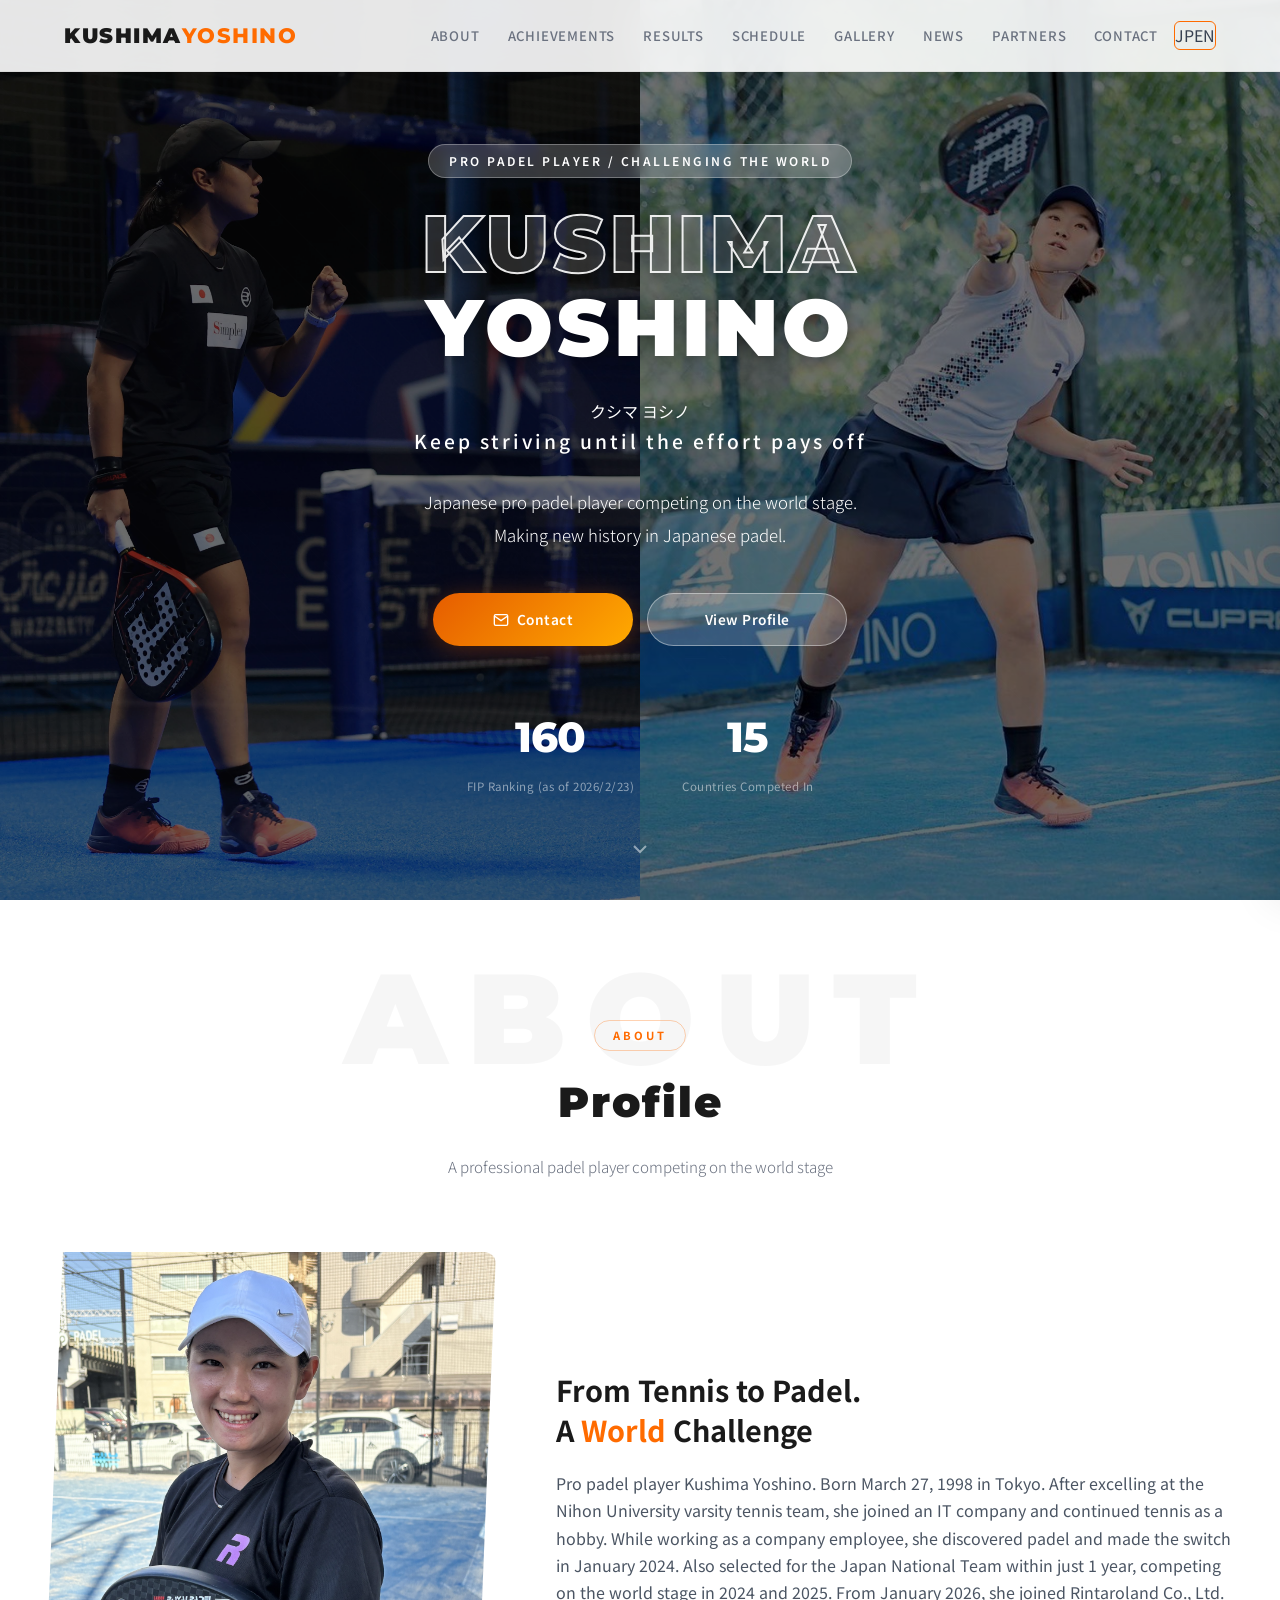
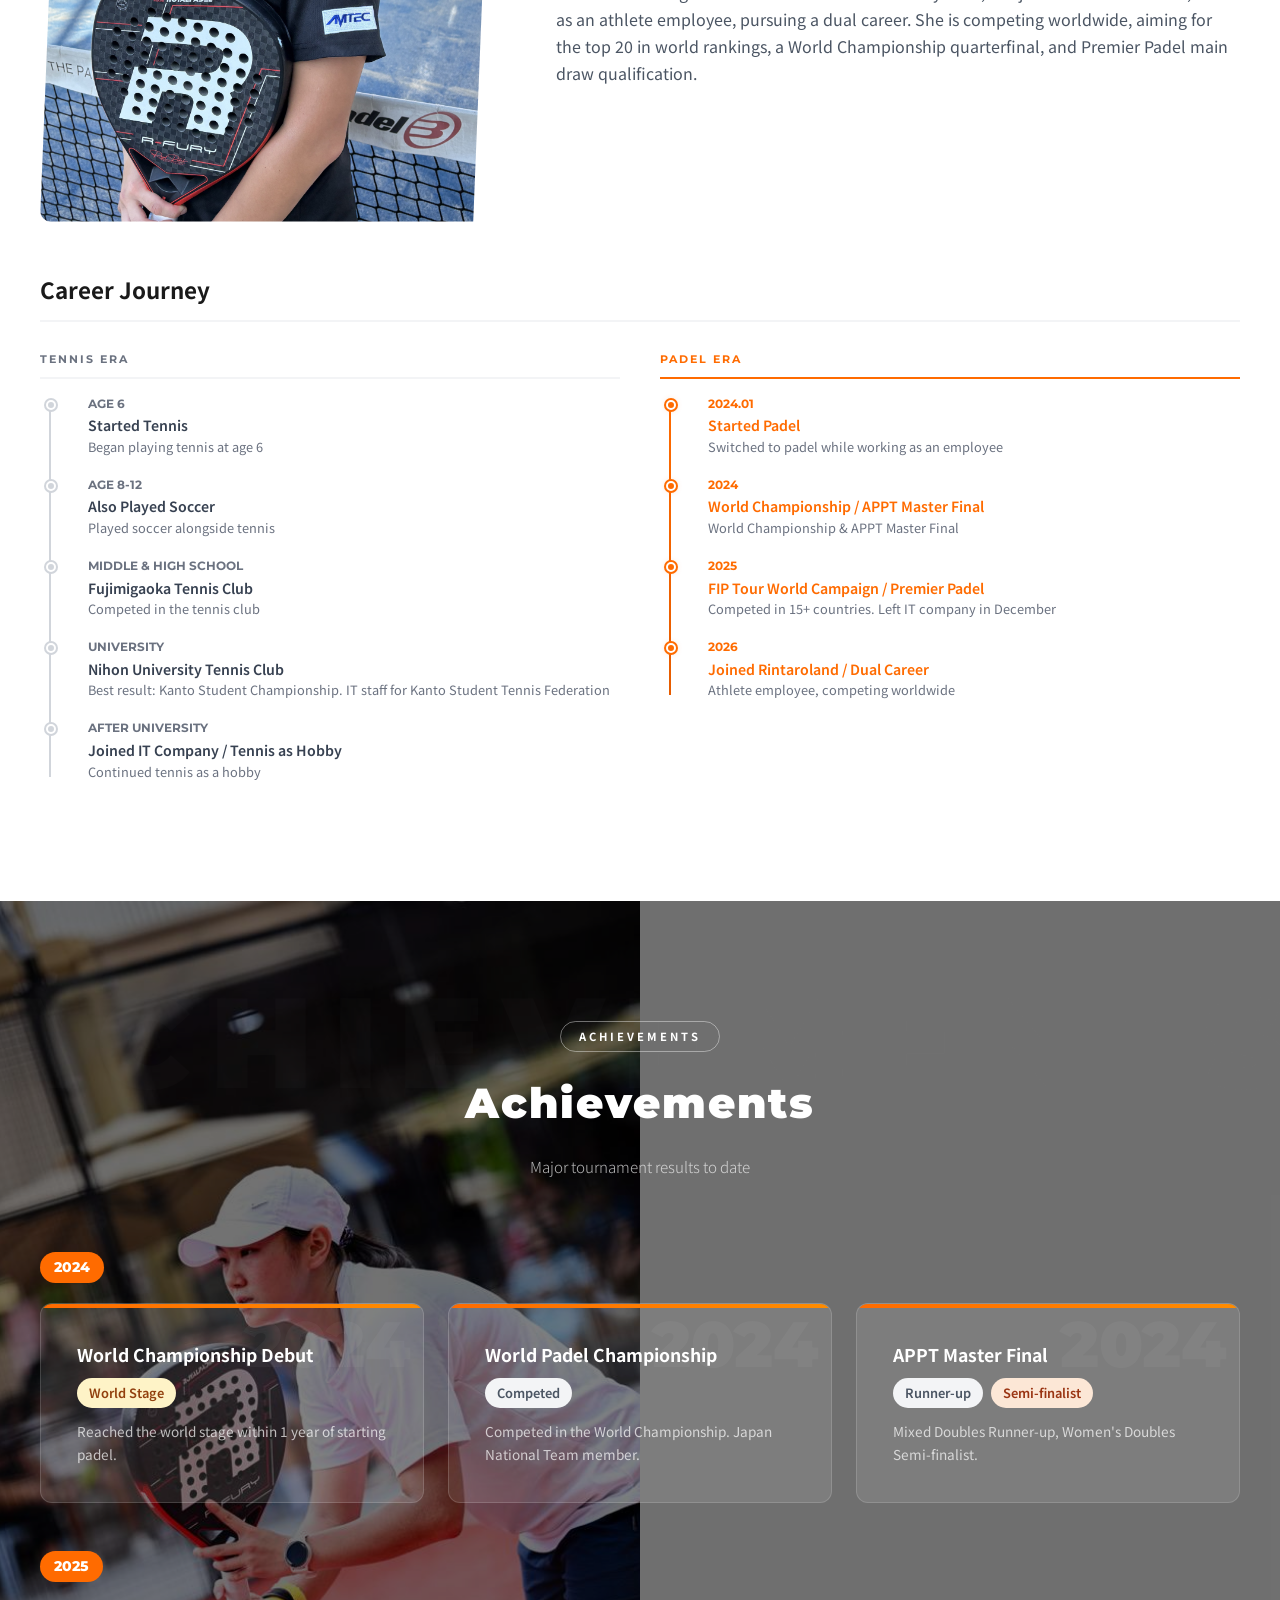
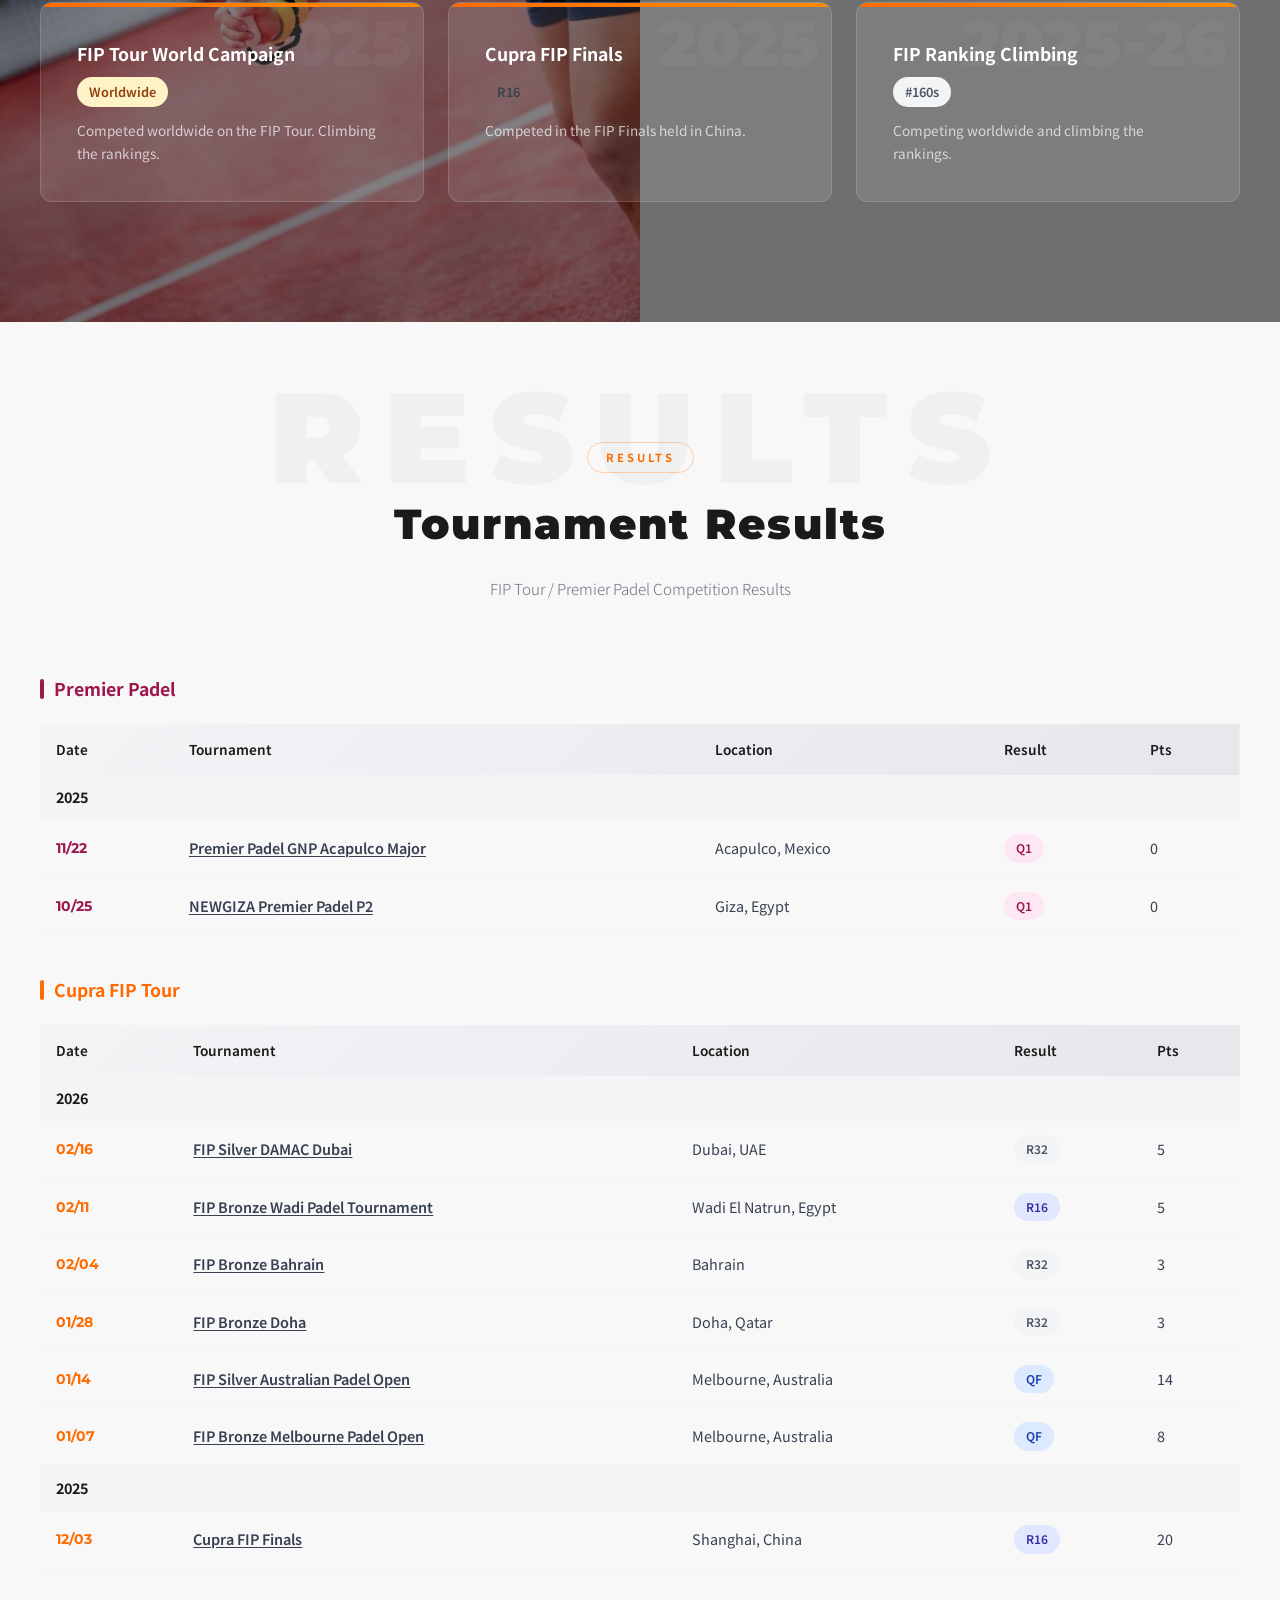
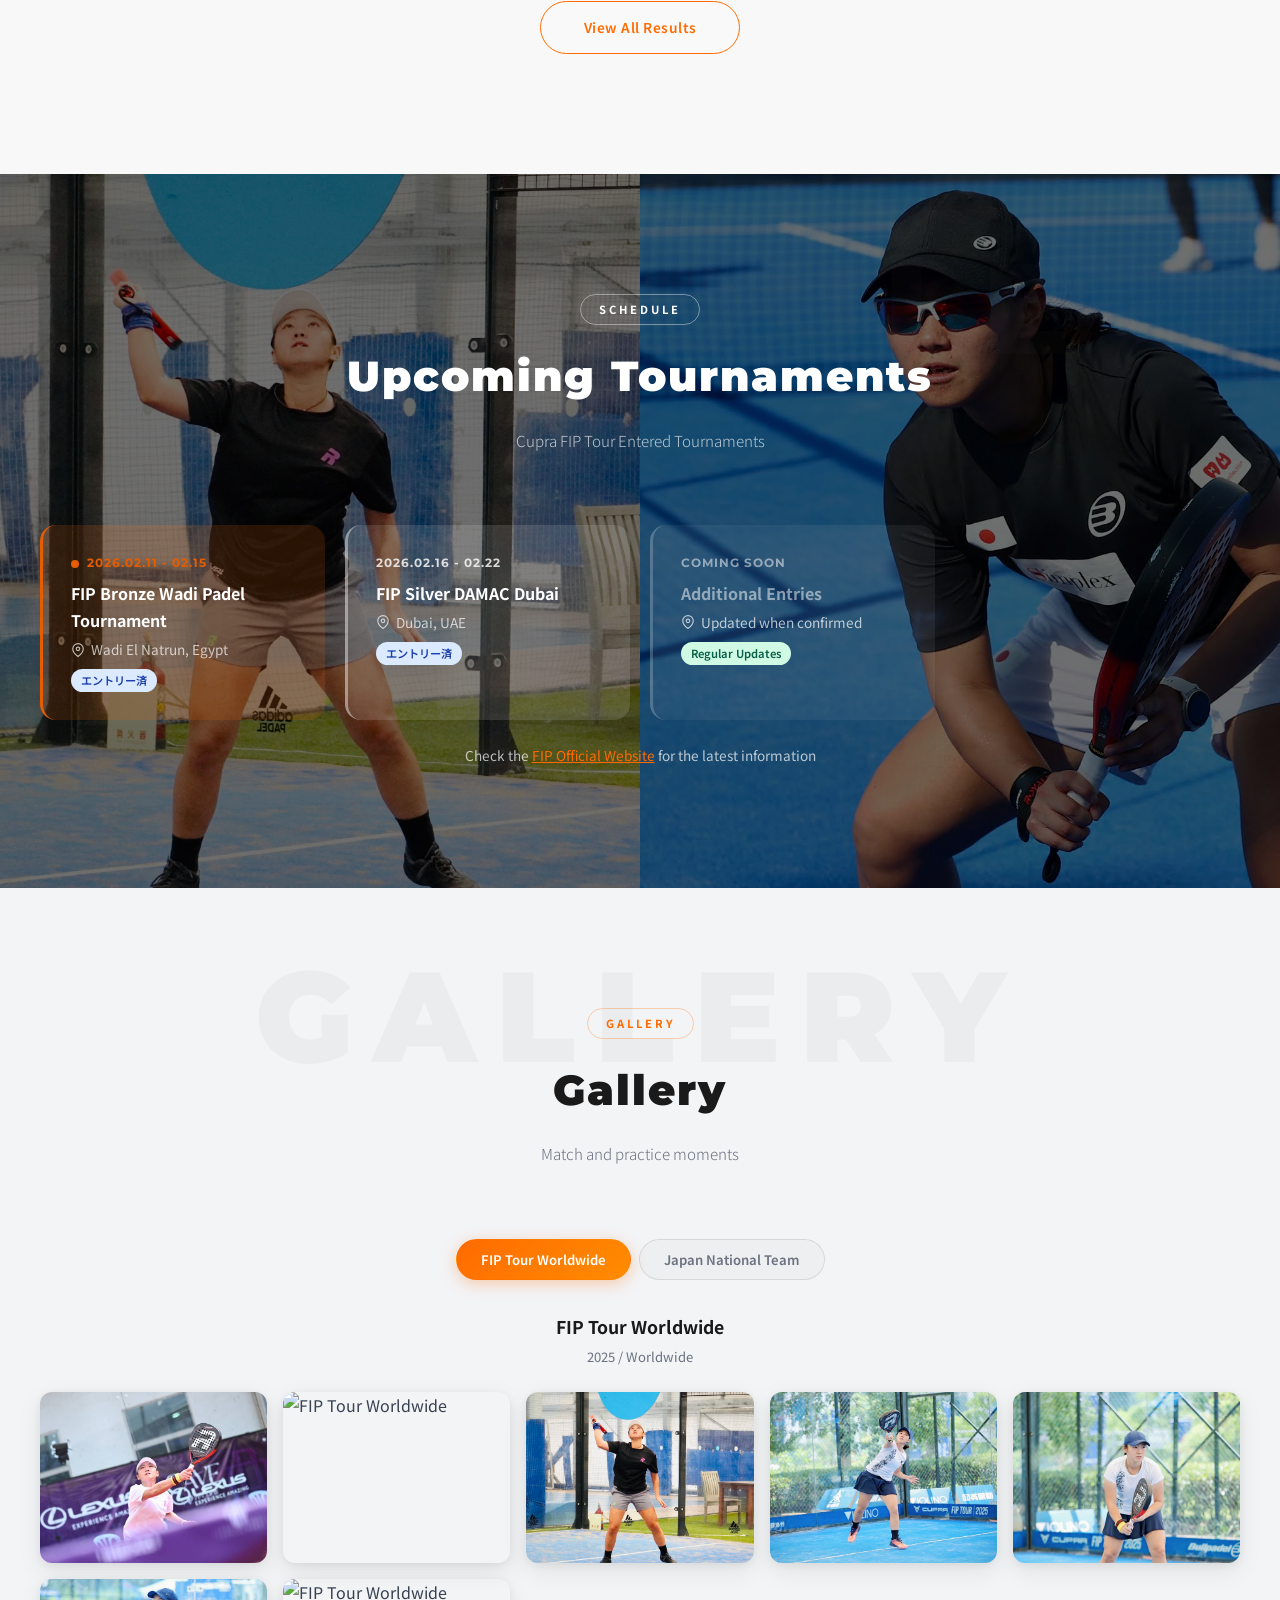
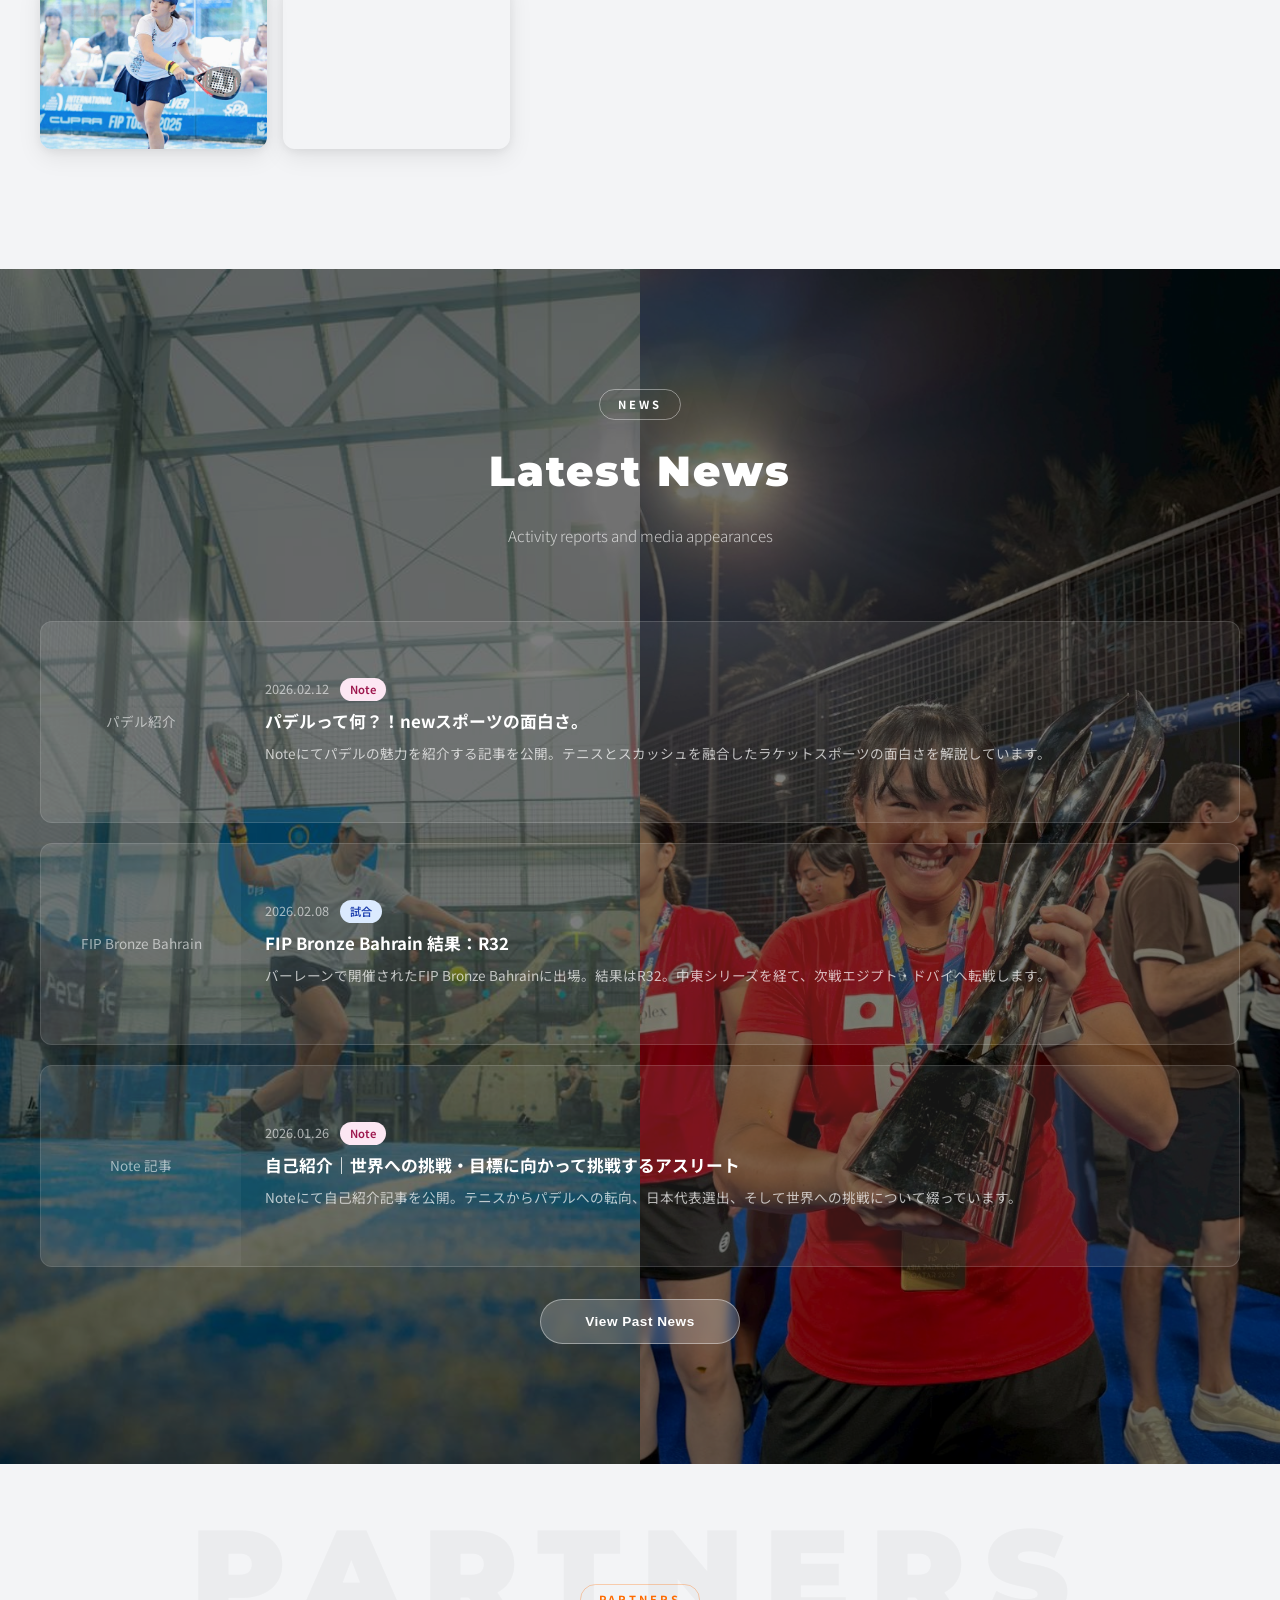
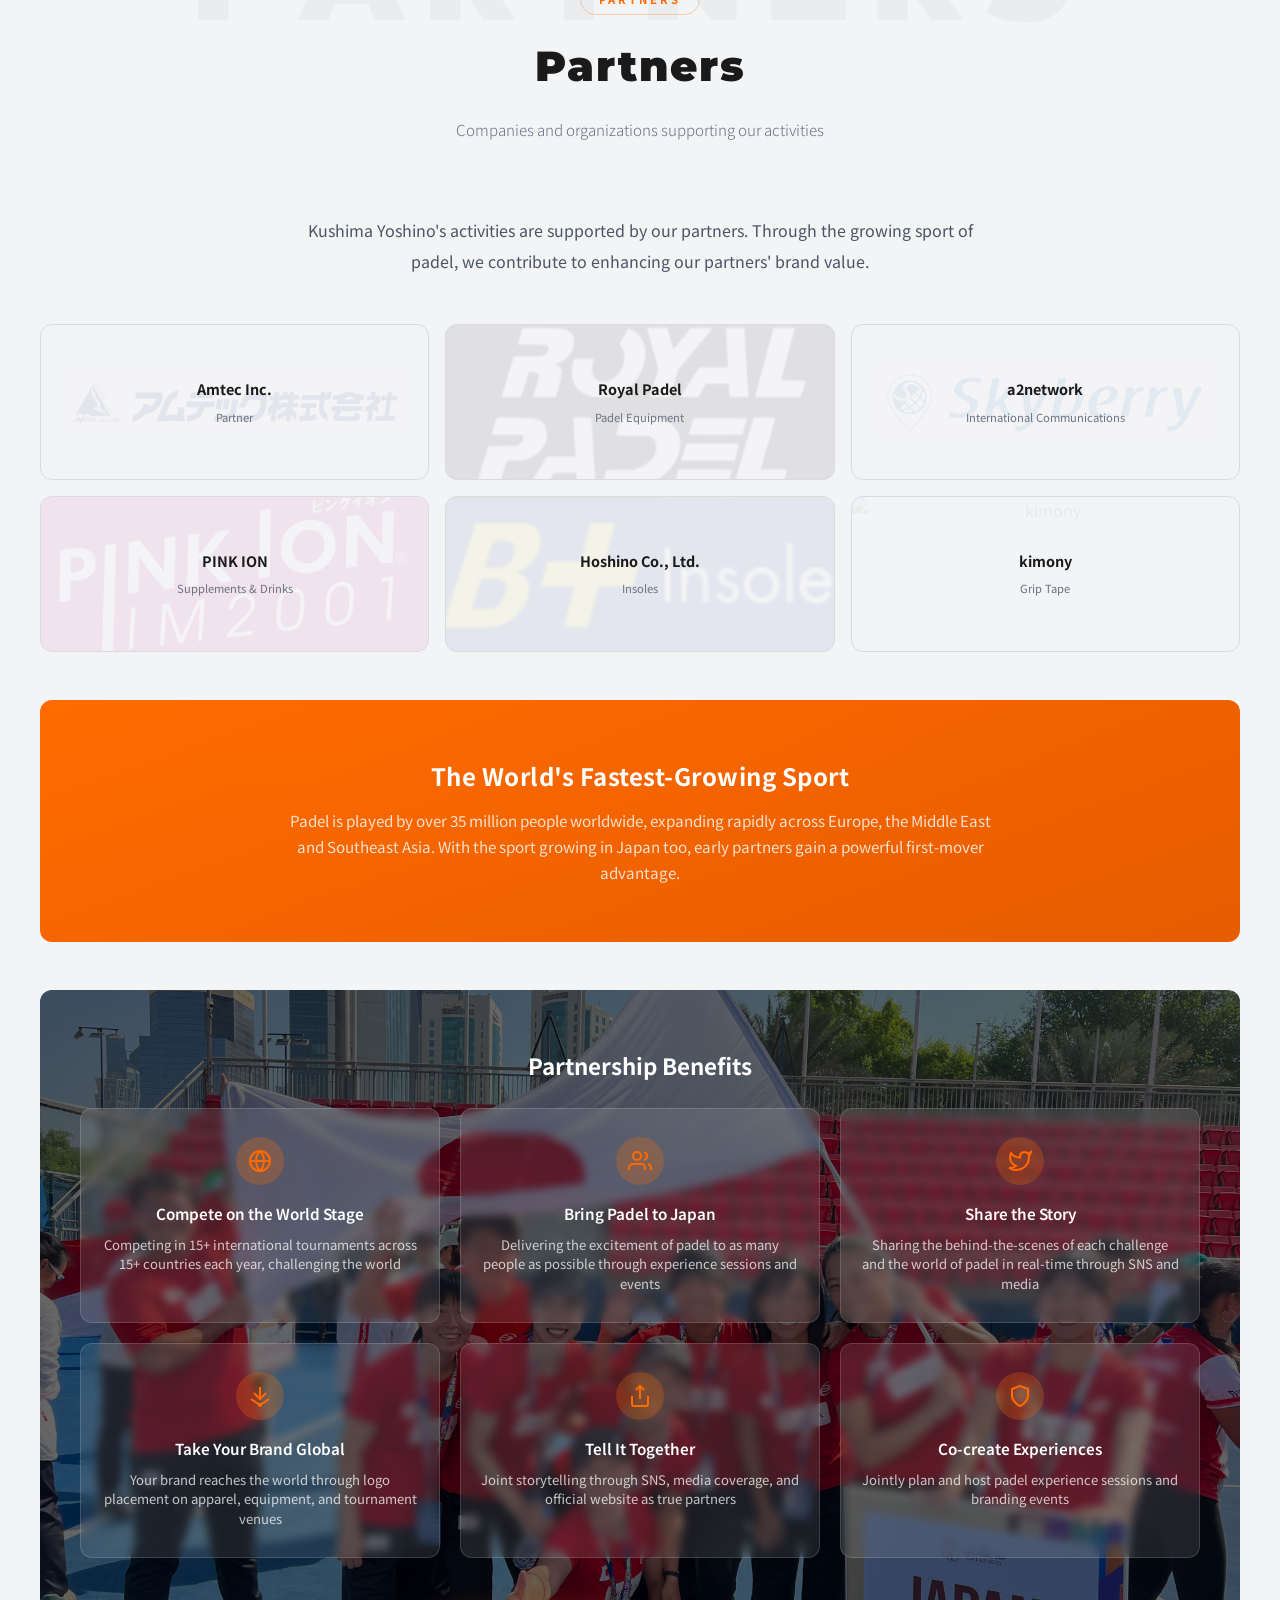
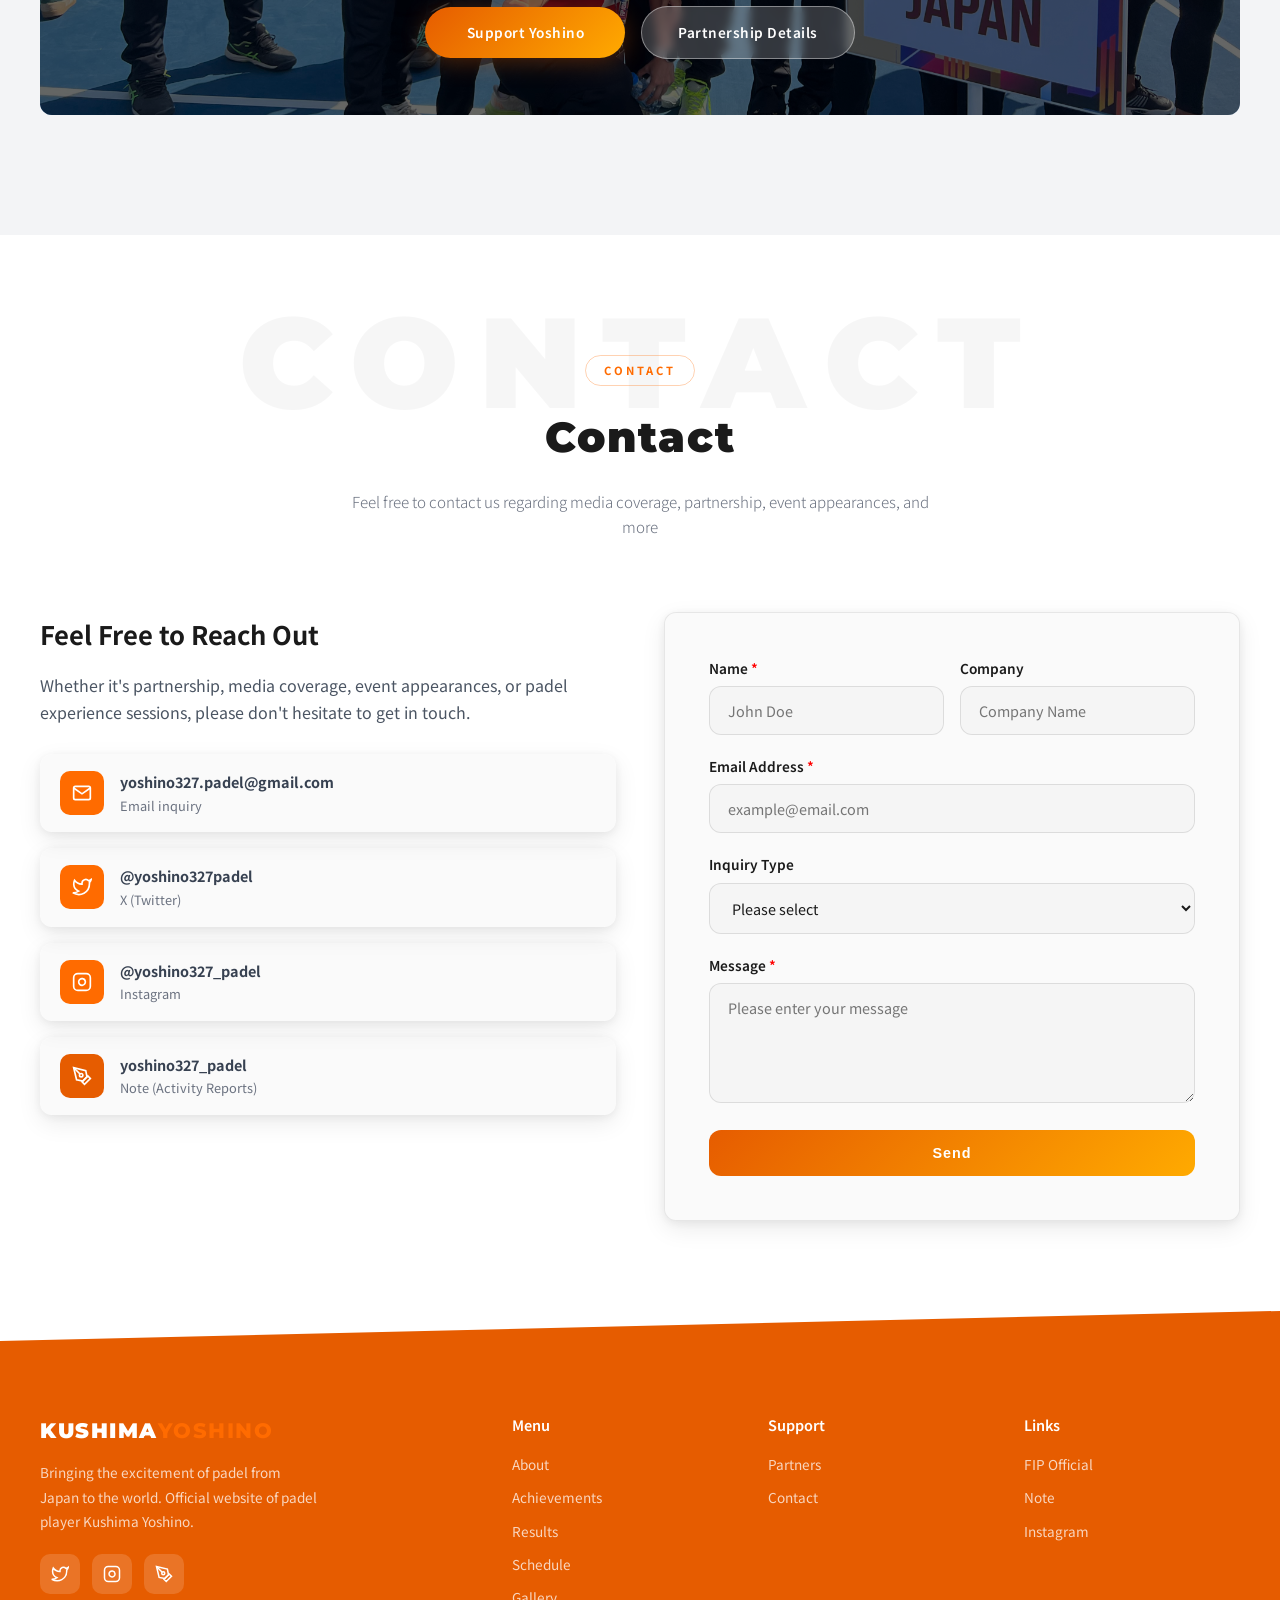
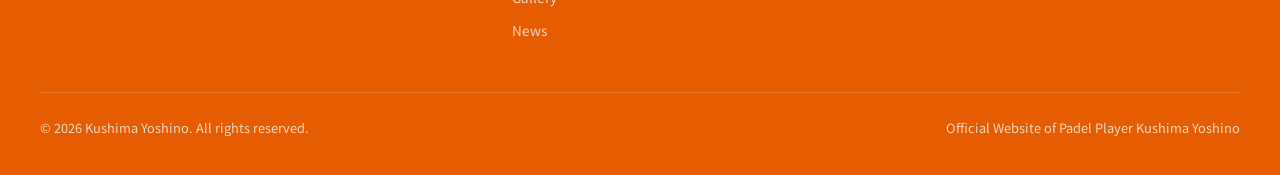
==== commit de5e3f4f: "feat: add support & partnership link buttons to en.html Co-Authored-By: Claude Opus 4.6 <noreply@ant" ====
--- a/en.html
+++ b/en.html
@@ -634,8 +634,9 @@
         </div>
       </div>
 
-      <div style="text-align: center; margin-top: 48px;">
-        <a href="#contact" class="btn btn-primary" onclick="setTimeout(function(){document.getElementById('category').value='sponsor'},100)">Inquire About Partnership</a>
+      <div class="sponsors-buttons" style="margin-top: 48px;">
+        <a href="support-en.html" class="btn btn-primary">Support Yoshino</a>
+        <a href="partnership-en.html" class="btn btn-outline">Partnership Details</a>
       </div>
       </div><!-- /.partnership-bg-section -->
     </div>
--- a/css/style.css
+++ b/css/style.css
@@ -1073,6 +1073,185 @@
       position: absolute; top: 24px; right: 24px;
       background: none; border: none; font-size: 2rem;
       cursor: pointer; color: var(--light);
+    }
+
+    /* ===== Support Plan Cards ===== */
+    .support-plans {
+      display: grid; grid-template-columns: repeat(3, 1fr); gap: 24px;
+      max-width: 900px; margin: 0 auto;
+    }
+    .support-plan-card {
+      background: #ffffff; border: 2px solid var(--gray-light);
+      border-radius: var(--radius); padding: 36px 28px;
+      text-align: center; position: relative;
+      transition: var(--transition);
+    }
+    .support-plan-card:hover {
+      transform: translateY(-4px);
+      box-shadow: var(--shadow-hover);
+    }
+    .support-plan-card.featured {
+      border-color: var(--primary);
+      box-shadow: 0 8px 32px rgba(255,107,0,0.15);
+    }
+    .support-plan-card.featured::before {
+      content: 'おすすめ';
+      position: absolute; top: -14px; left: 50%; transform: translateX(-50%);
+      background: var(--primary); color: #ffffff;
+      font-size: 0.75rem; font-weight: 700; padding: 4px 16px;
+      border-radius: 20px; letter-spacing: 1px;
+    }
+    .support-plan-name {
+      font-size: 1.1rem; font-weight: 700; color: var(--light);
+      margin-bottom: 8px; letter-spacing: 0.5px;
+    }
+    .support-plan-price {
+      font-family: 'Montserrat', sans-serif;
+      font-size: 2.2rem; font-weight: 800; color: var(--primary);
+      margin-bottom: 4px; line-height: 1.2;
+    }
+    .support-plan-period {
+      font-size: 0.8rem; color: var(--gray); margin-bottom: 20px;
+    }
+    .support-plan-features {
+      list-style: none; padding: 0; margin: 0 0 24px;
+      text-align: left; font-size: 0.85rem; color: var(--light);
+    }
+    .support-plan-features li {
+      padding: 6px 0; border-bottom: 1px solid var(--gray-light);
+    }
+    .support-plan-features li::before {
+      content: '\2713'; color: var(--primary); font-weight: 700;
+      margin-right: 8px;
+    }
+    .support-plan-btn {
+      display: block; width: 100%; padding: 12px 0;
+      border: 2px solid var(--primary); border-radius: var(--radius);
+      background: transparent; color: var(--primary);
+      font-size: 0.9rem; font-weight: 600; cursor: pointer;
+      transition: var(--transition); text-decoration: none; text-align: center;
+    }
+    .support-plan-btn:hover {
+      background: var(--primary); color: #ffffff;
+    }
+    .support-plan-card.featured .support-plan-btn {
+      background: var(--primary); color: #ffffff;
+    }
+    .support-plan-card.featured .support-plan-btn:hover {
+      background: #e65c00; border-color: #e65c00;
+    }
+
+    /* ===== Fund Usage ===== */
+    .fund-usage {
+      max-width: 900px; margin: 0 auto;
+    }
+    .fund-usage-grid {
+      display: grid; grid-template-columns: repeat(3, 1fr); gap: 24px;
+    }
+    .fund-usage-card {
+      background: #ffffff; border-radius: var(--radius);
+      padding: 32px 24px; text-align: center;
+      border: 1px solid var(--gray-light);
+      transition: var(--transition);
+    }
+    .fund-usage-card:hover {
+      transform: translateY(-4px);
+      box-shadow: var(--shadow-hover);
+    }
+    .fund-usage-icon {
+      width: 48px; height: 48px; margin: 0 auto 16px;
+      display: flex; align-items: center; justify-content: center;
+      border-radius: 50%; background: rgba(255,107,0,0.12); color: var(--primary);
+      font-size: 1.3rem;
+    }
+    .fund-usage-card h4 {
+      font-size: 0.95rem; font-weight: 600; color: var(--light); margin-bottom: 8px;
+    }
+    .fund-usage-card p {
+      font-size: 0.82rem; color: var(--gray); line-height: 1.5; margin: 0;
+    }
+
+    /* ===== Detail Page Sections ===== */
+    .detail-section {
+      max-width: 1200px; margin: 0 auto;
+      padding: 64px 24px;
+      border-bottom: 1px solid var(--gray-light);
+    }
+    .detail-section:last-of-type {
+      border-bottom: none;
+    }
+    .detail-section-title {
+      font-size: 1.5rem; font-weight: 700; color: var(--light);
+      margin-bottom: 8px; letter-spacing: 0.5px;
+    }
+    .detail-section-subtitle {
+      font-size: 0.9rem; color: var(--gray); margin-bottom: 32px;
+    }
+
+    /* ===== Partnership Format Cards ===== */
+    .partnership-formats {
+      display: grid; grid-template-columns: repeat(3, 1fr); gap: 24px;
+    }
+    .partnership-format-card {
+      background: #ffffff; border-radius: var(--radius);
+      padding: 32px 24px; text-align: center;
+      border: 1px solid var(--gray-light);
+      transition: var(--transition);
+    }
+    .partnership-format-card:hover {
+      transform: translateY(-4px);
+      box-shadow: var(--shadow-hover);
+    }
+    .partnership-format-icon {
+      width: 48px; height: 48px; margin: 0 auto 16px;
+      display: flex; align-items: center; justify-content: center;
+      border-radius: 50%; background: rgba(255,107,0,0.12); color: var(--primary);
+      font-size: 1.3rem;
+    }
+    .partnership-format-card h4 {
+      font-size: 0.95rem; font-weight: 600; color: var(--light); margin-bottom: 8px;
+    }
+    .partnership-format-card p {
+      font-size: 0.82rem; color: var(--gray); line-height: 1.5; margin: 0;
+    }
+
+    /* ===== Detail CTA ===== */
+    .detail-cta {
+      text-align: center; padding: 56px; border-radius: var(--radius);
+      background: linear-gradient(160deg, #ff6b00 0%, #e65c00 100%);
+      color: #ffffff; position: relative; overflow: hidden;
+    }
+    .detail-cta::before {
+      content: ''; position: absolute; inset: 0;
+      background: radial-gradient(ellipse at 30% 0%, rgba(255,107,0,0.15) 0%, transparent 60%);
+    }
+    .detail-cta h3 {
+      font-size: 1.5rem; font-weight: 700; margin-bottom: 12px;
+      letter-spacing: 0.5px; position: relative;
+    }
+    .detail-cta p {
+      font-size: 0.95rem; opacity: 0.8; margin-bottom: 24px;
+      max-width: 720px; margin-left: auto; margin-right: auto;
+      position: relative;
+    }
+    .detail-cta .btn {
+      position: relative;
+    }
+
+    /* ===== Sponsors Buttons Row ===== */
+    .sponsors-buttons {
+      display: flex; justify-content: center; align-items: center;
+      gap: 16px; flex-wrap: wrap;
+    }
+
+    /* ===== btn-outline-dark ===== */
+    .btn-outline-dark {
+      background: transparent; color: var(--light);
+      border: 1.5px solid var(--gray-light);
+    }
+    .btn-outline-dark:hover {
+      border-color: var(--primary); color: var(--primary);
+      transform: translateY(-3px);
     }
 
     /* ===== Responsive ===== */
@@ -1128,6 +1307,10 @@
       .results-table { font-size: 0.8rem; }
       .results-table th, .results-table td { padding: 10px 8px; }
       .results-table .hide-mobile { display: none; }
+      .support-plans { grid-template-columns: 1fr; max-width: 400px; }
+      .fund-usage-grid { grid-template-columns: 1fr; }
+      .partnership-formats { grid-template-columns: 1fr; }
+      .sponsors-buttons { flex-direction: column; align-items: center; }
     }
 
     @media (max-width: 480px) {
@@ -1143,6 +1326,8 @@
       .partnership-bg-section { padding: 32px 16px; }
       .what-i-bring-grid { grid-template-columns: 1fr; }
       .section-watermark { font-size: 2.5rem; }
+      .support-plan-price { font-size: 1.8rem; }
+      .detail-section { padding: 48px 16px; }
     }
 
     /* ===== Results Page ===== */
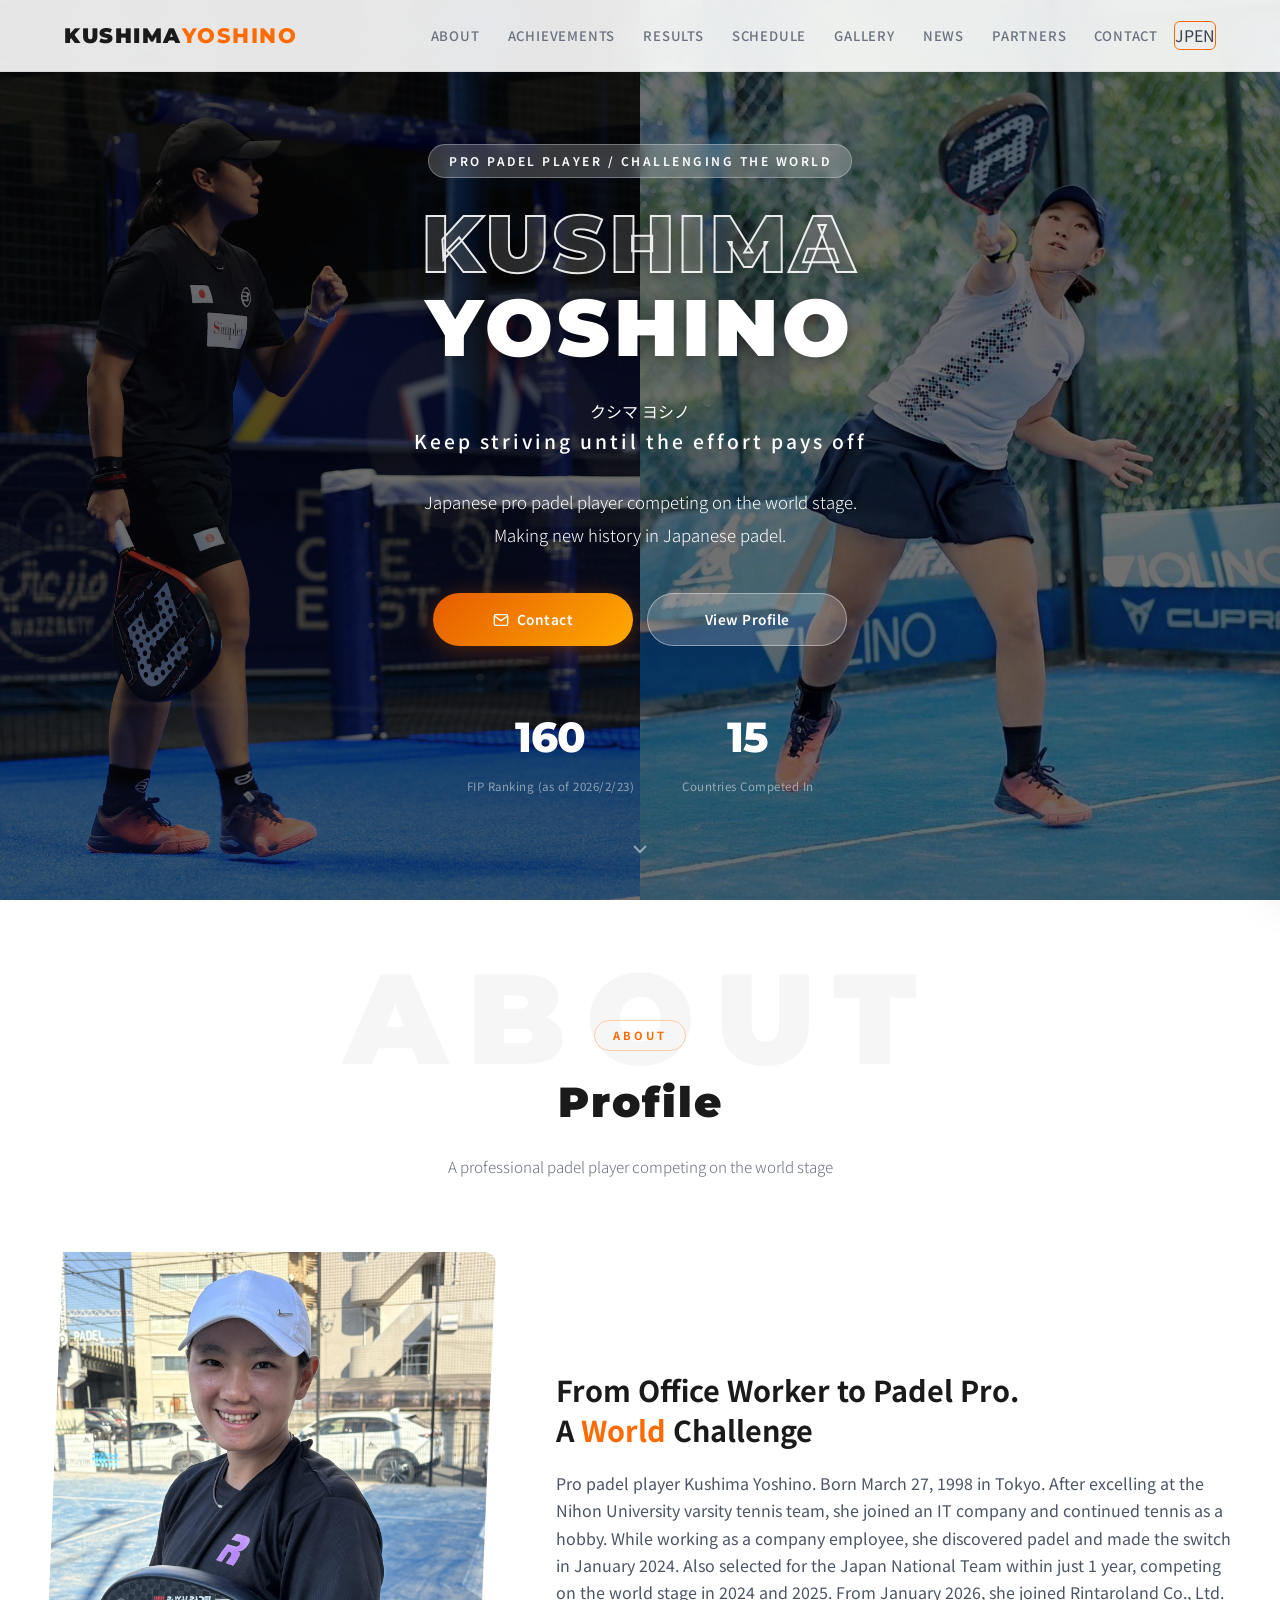
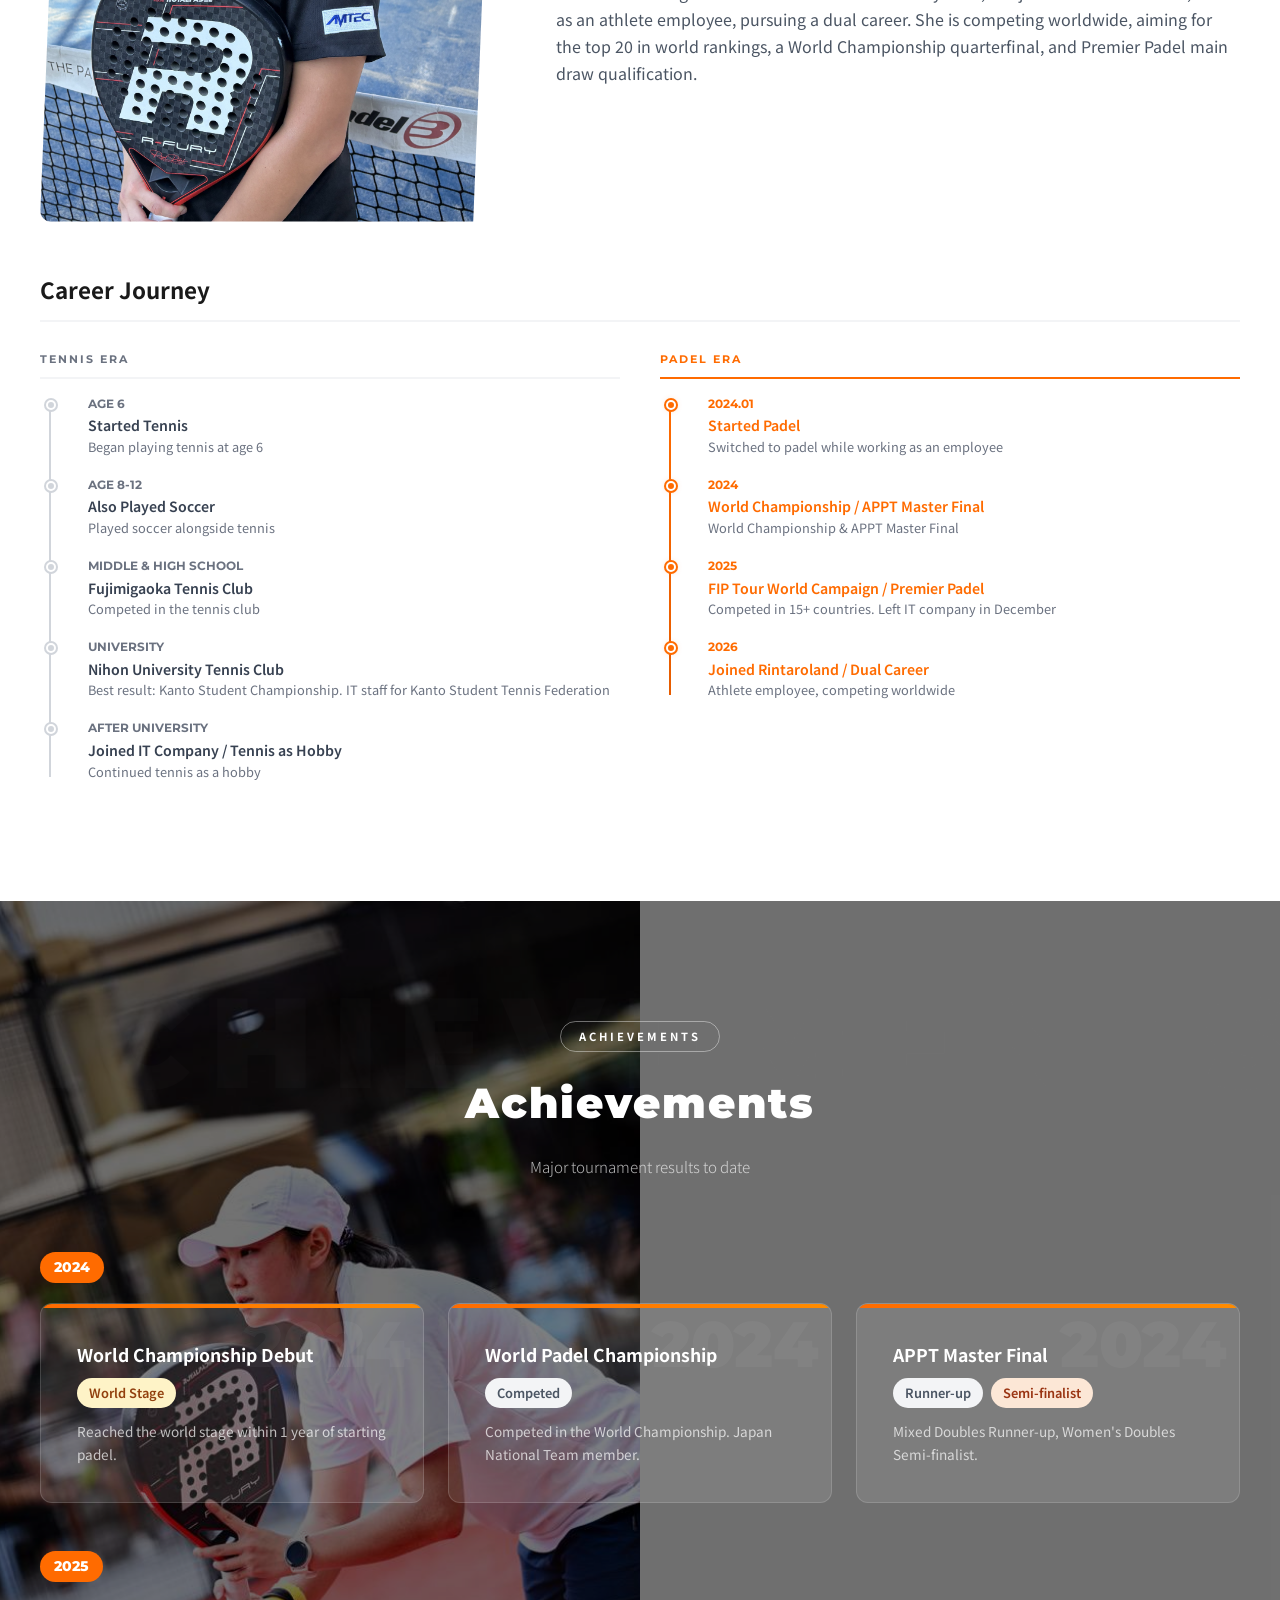
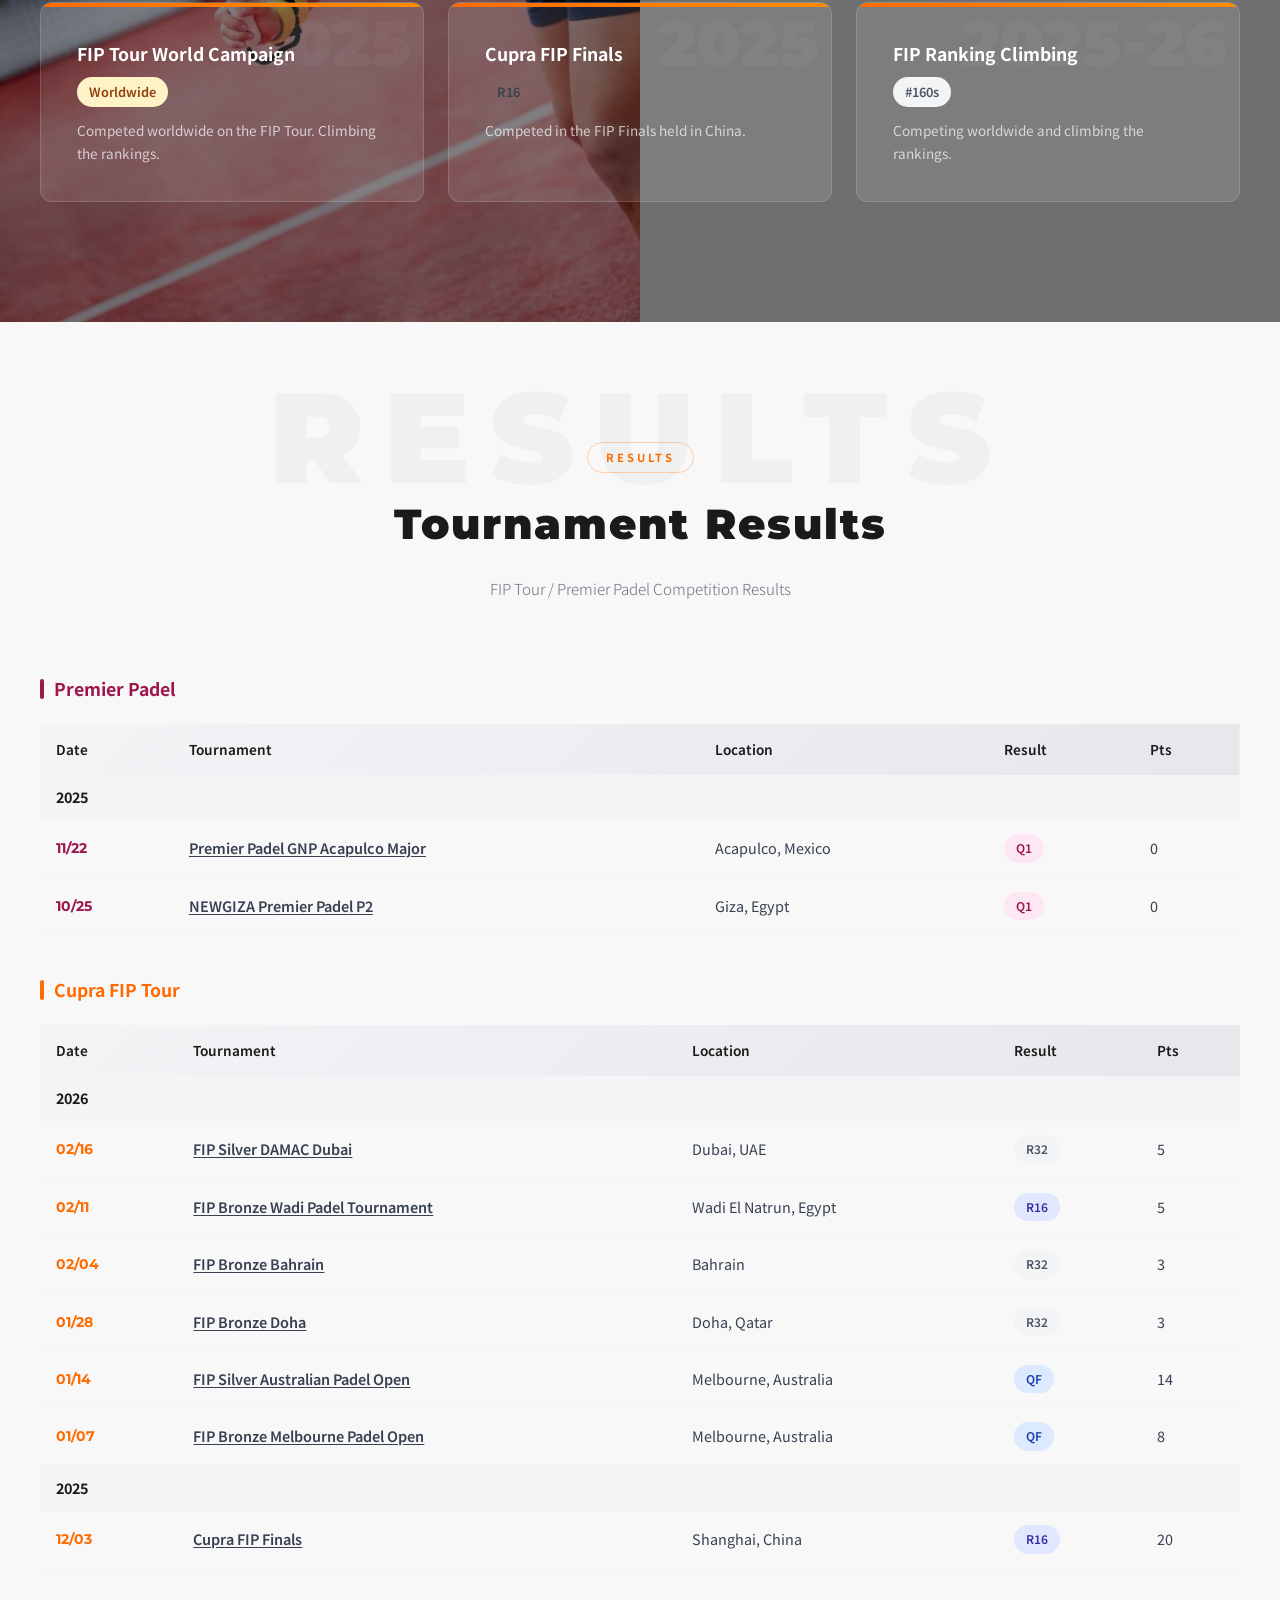
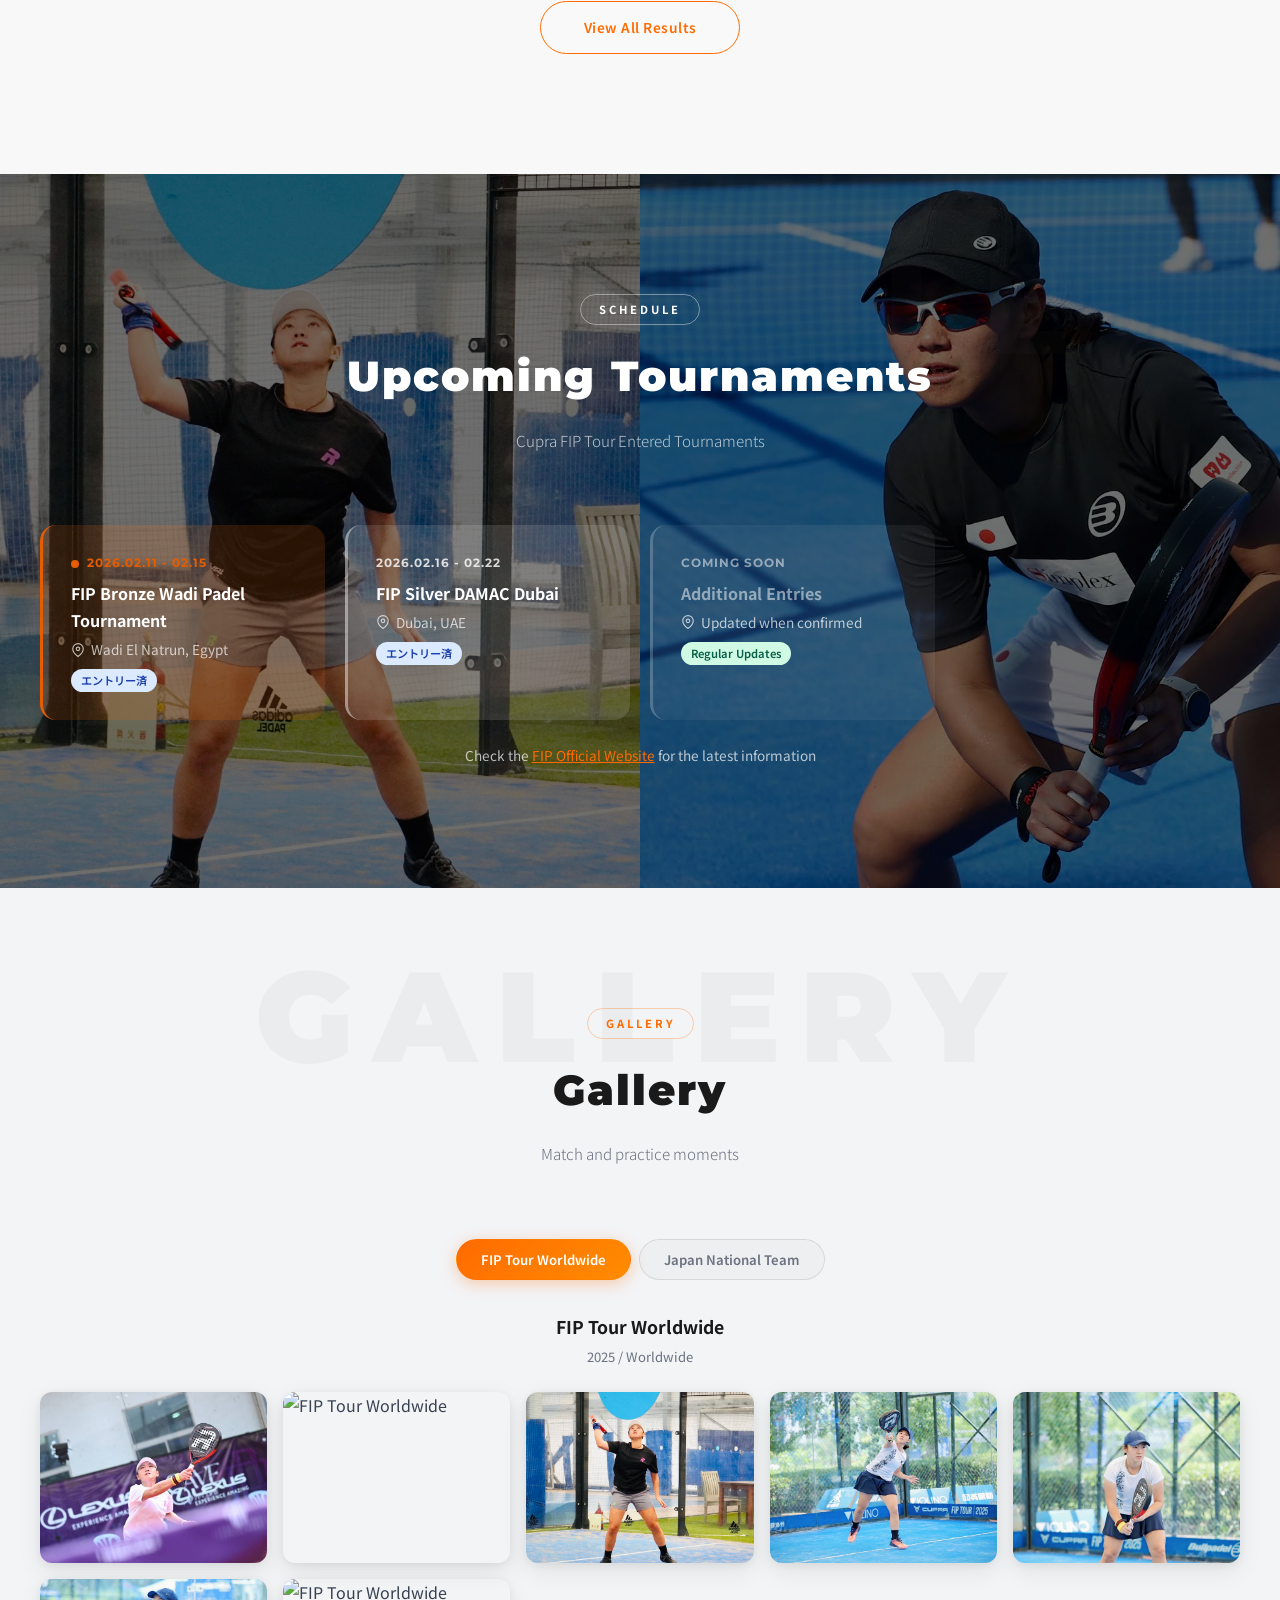
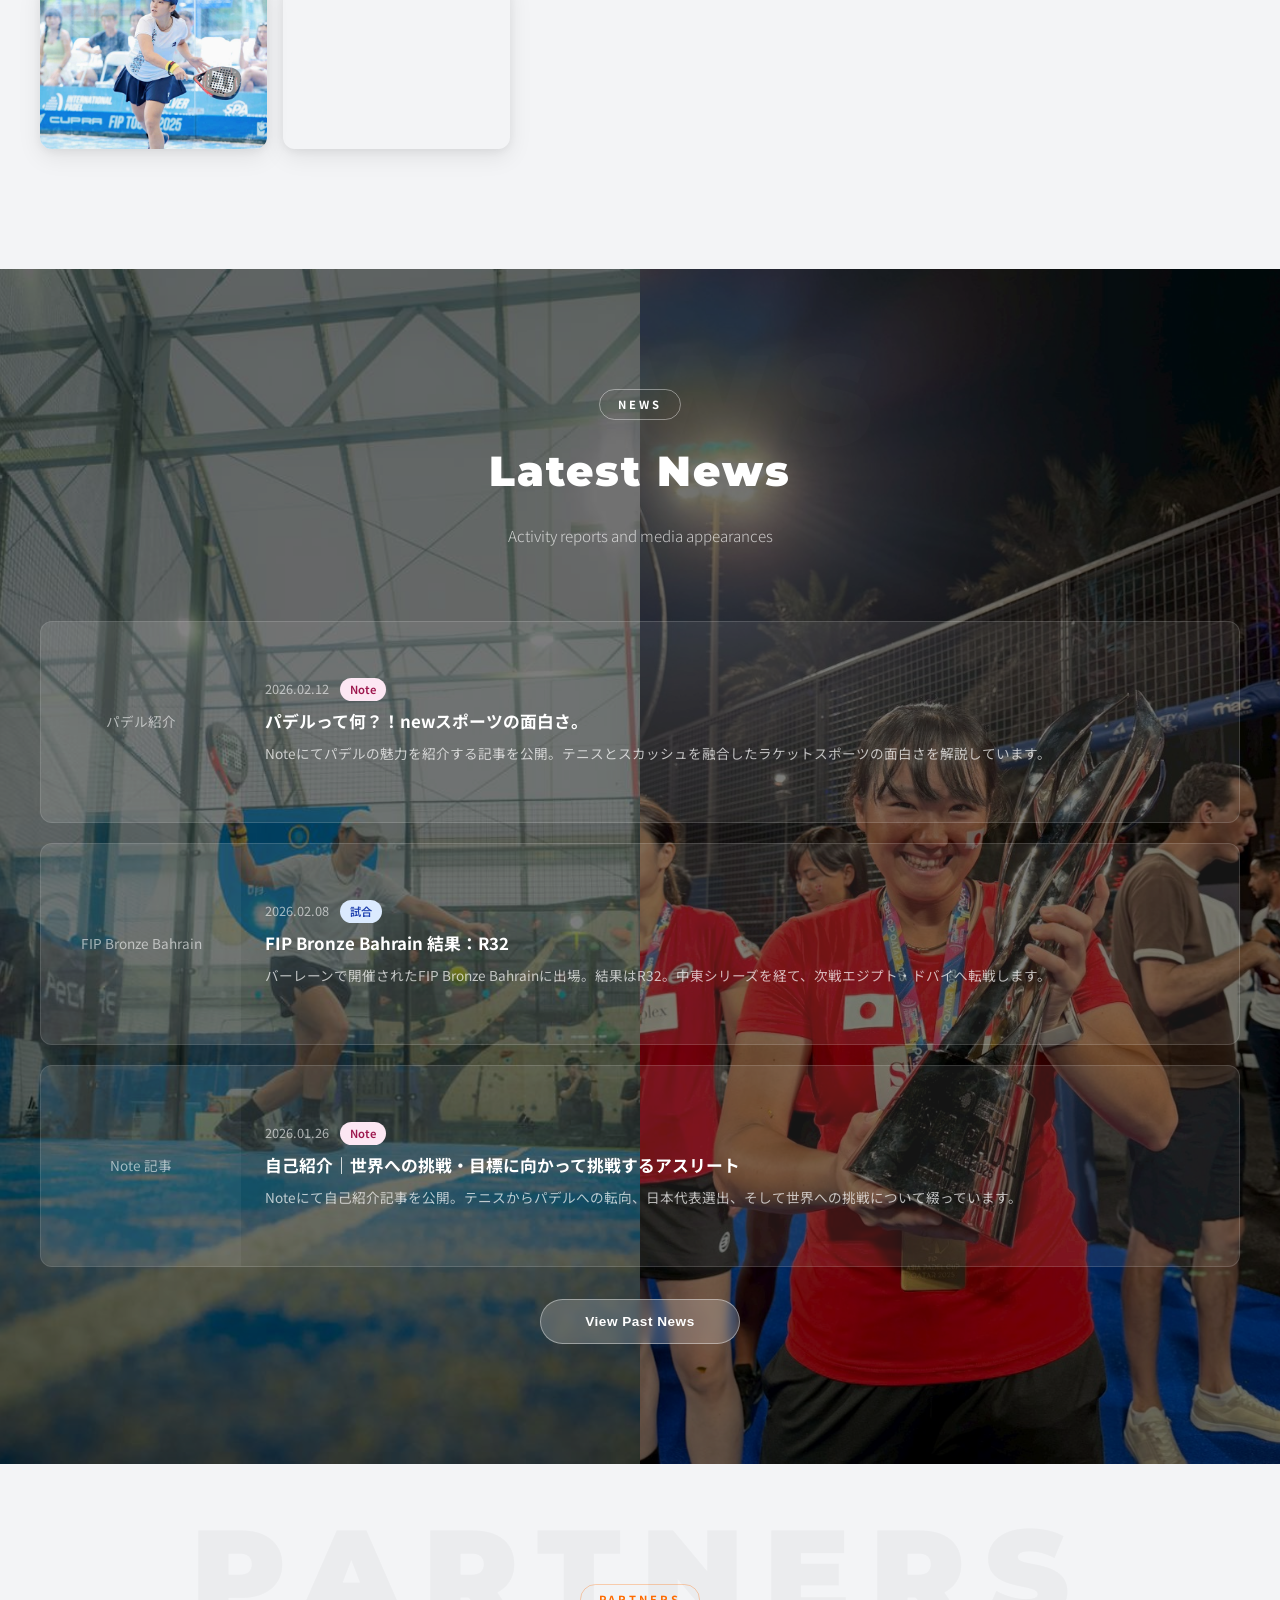
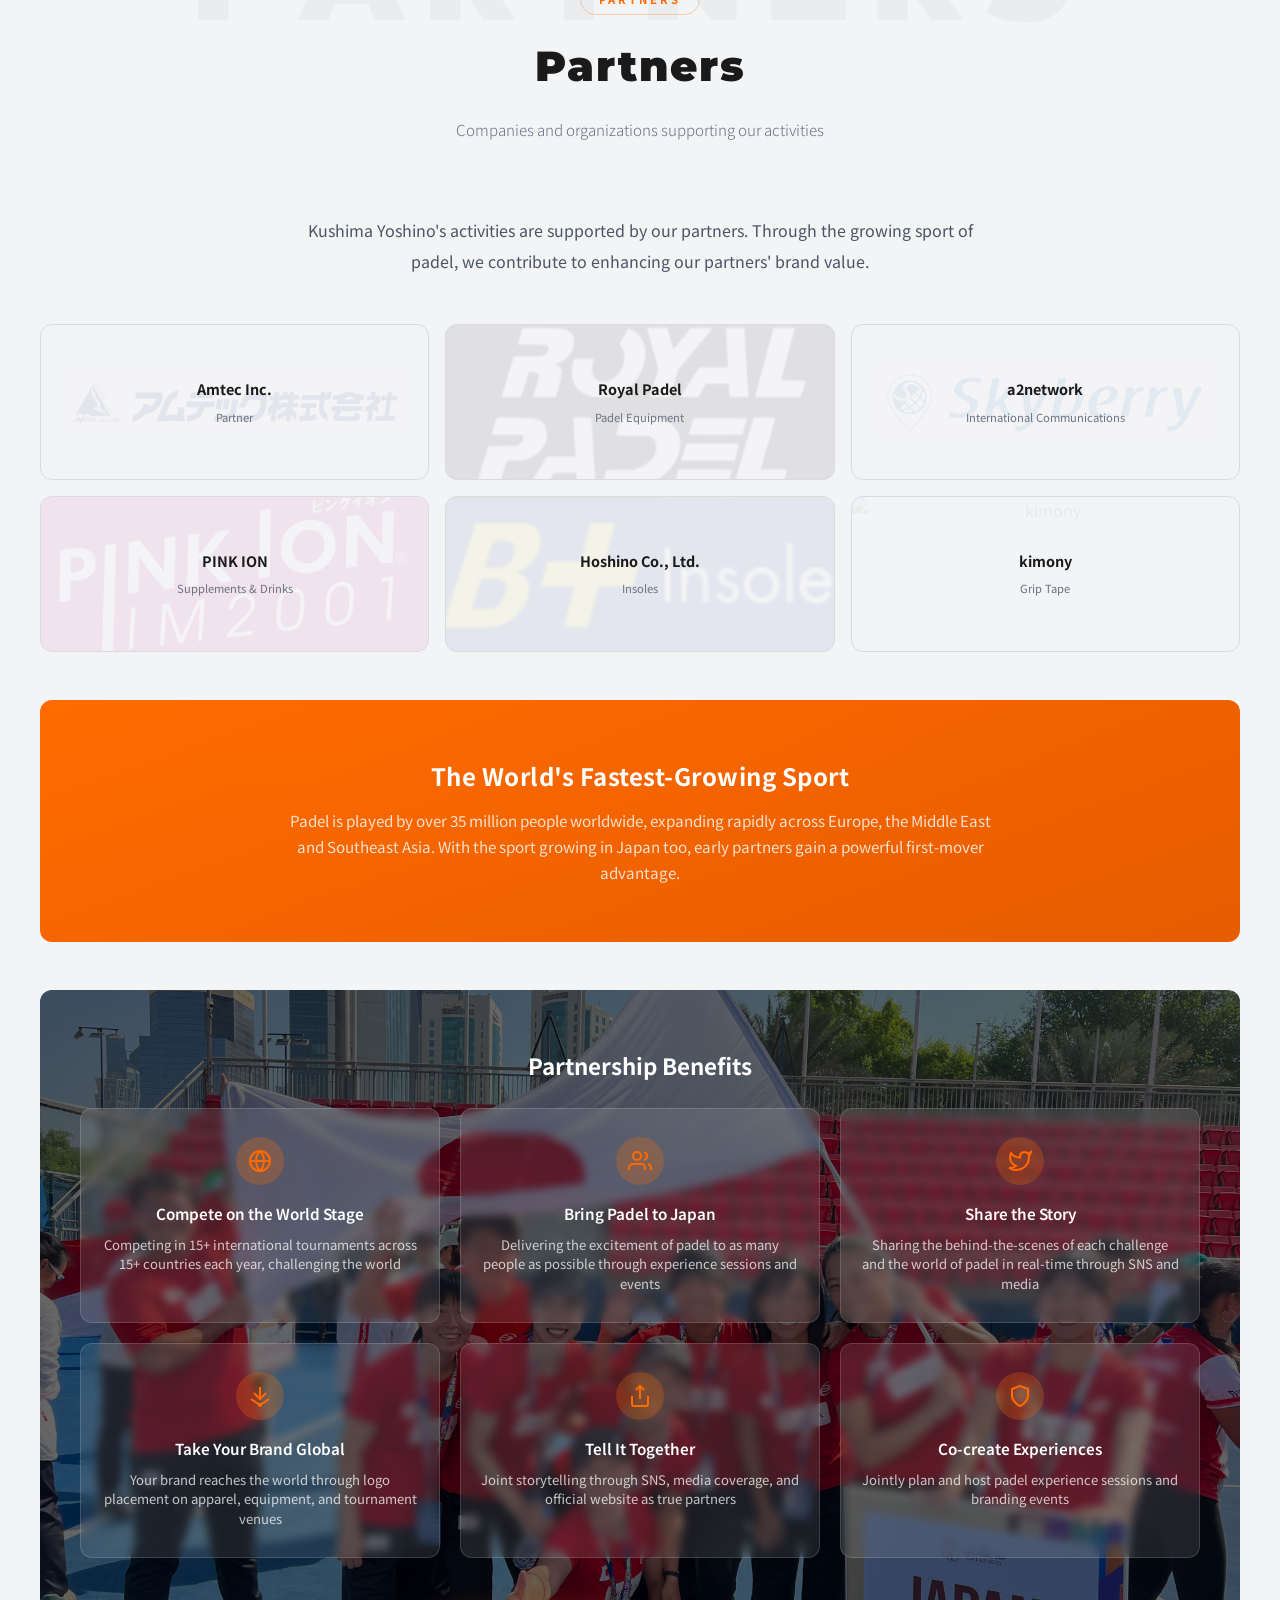
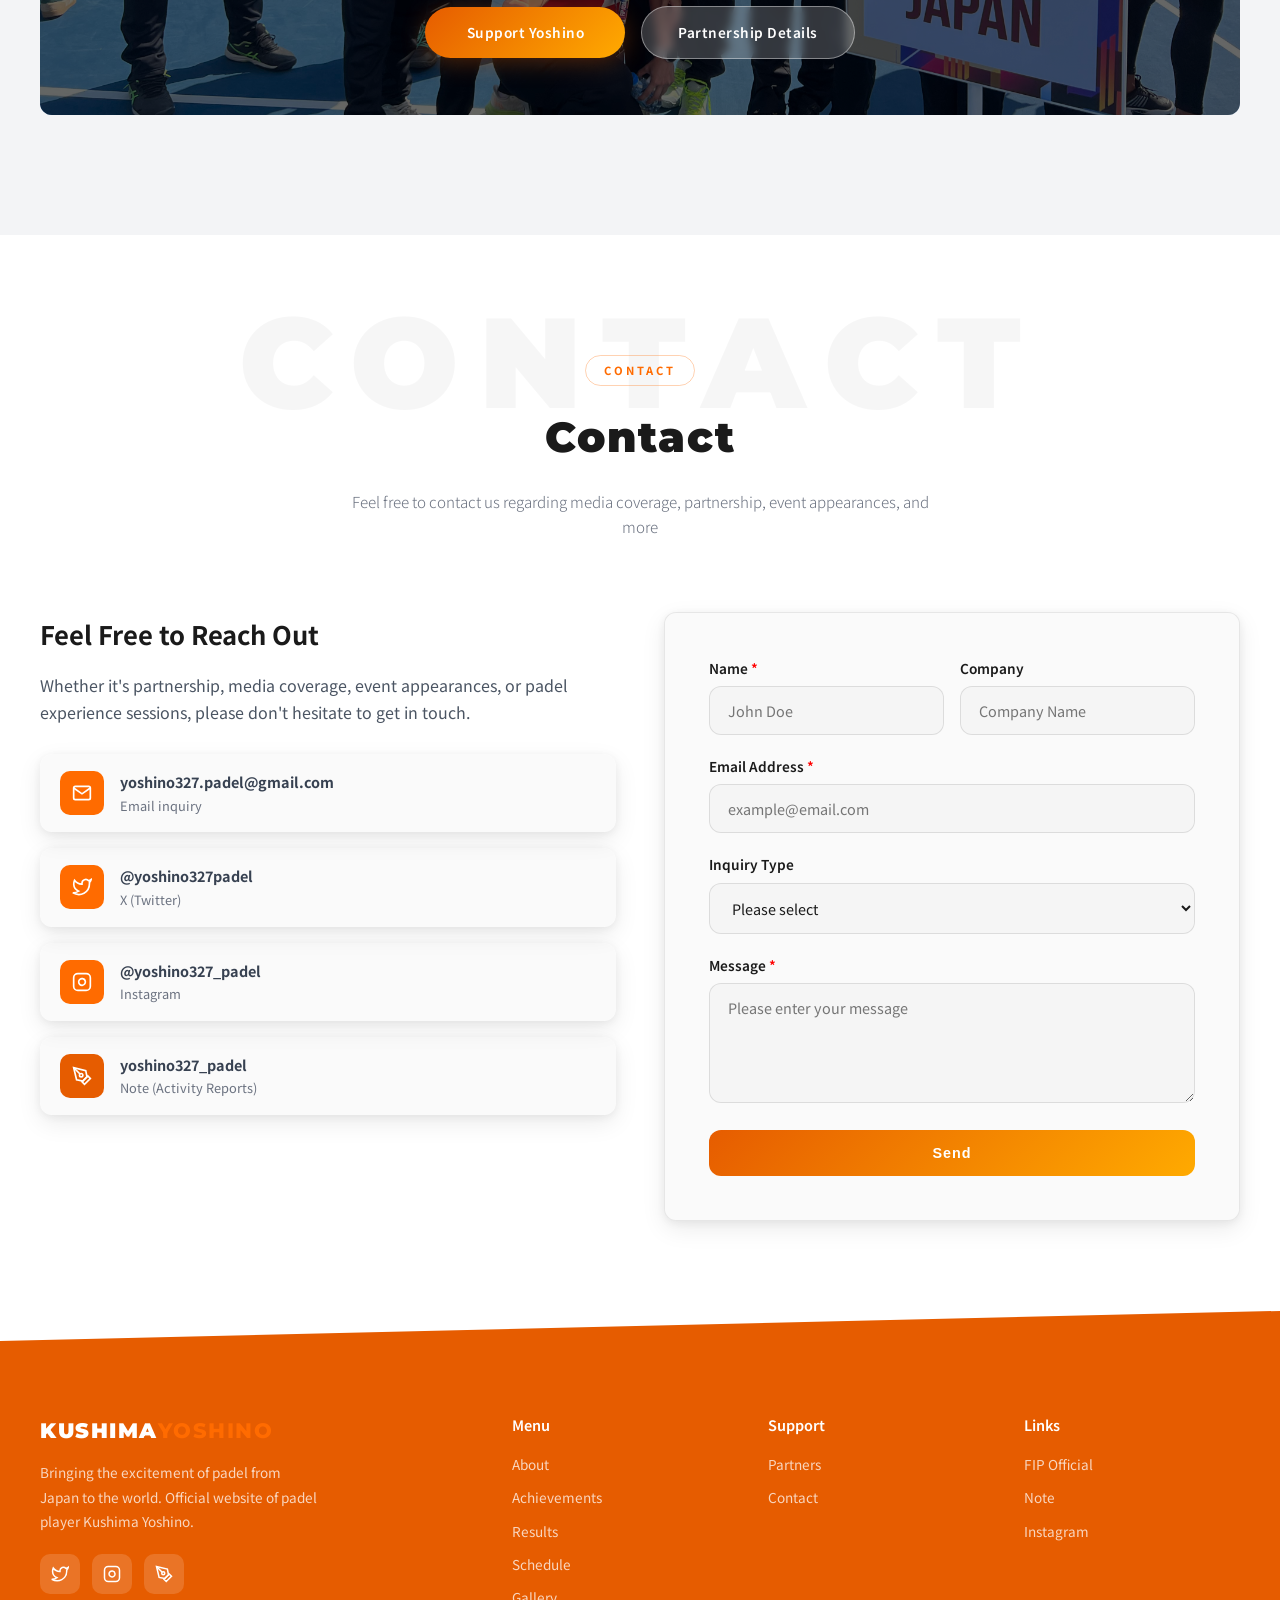
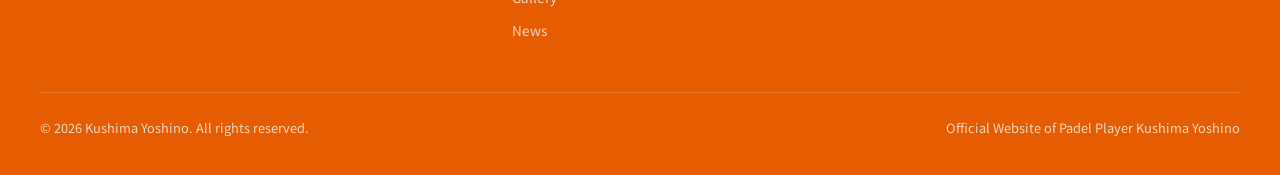
==== commit 3329fdf4: "update: change "テニスからパデルへ" to "一般会社員からパデルプロへ" Co-Authored-By: Claude Opus 4.6 <noreply@anthropic.com" ====
--- a/en.html
+++ b/en.html
@@ -119,7 +119,7 @@
           <img src="images/profile.jpeg" alt="Kushima Yoshino Profile" style="width: 100%; aspect-ratio: 4/5; object-fit: cover; border-radius: var(--radius);">
         </div>
         <div class="about-text slide-in-right">
-          <h3>From Tennis to Padel.<br>A <span>World</span> Challenge</h3>
+          <h3>From Office Worker to Padel Pro.<br>A <span>World</span> Challenge</h3>
           <p>
             Pro padel player Kushima Yoshino. Born March 27, 1998 in Tokyo.
             After excelling at the Nihon University varsity tennis team, she joined an IT company and continued tennis as a hobby.
@@ -717,6 +717,7 @@
               <label for="category">Inquiry Type</label>
               <select id="category" name="category">
                 <option value="">Please select</option>
+                <option value="individual-support">Individual Support</option>
                 <option value="sponsor">Partnership</option>
                 <option value="media">Media Coverage</option>
                 <option value="event">Event Appearance</option>
@@ -900,6 +901,16 @@
         btn.textContent = 'View Past News';
       }
     }
+
+    // Pre-select contact category from URL parameter
+    (function() {
+      var params = new URLSearchParams(window.location.search);
+      var cat = params.get('category');
+      if (cat) {
+        var sel = document.getElementById('category');
+        if (sel) sel.value = cat;
+      }
+    })();
 
     // Contact form (demo)
     document.getElementById('contactForm').addEventListener('submit', function(e) {
--- a/css/style.css
+++ b/css/style.css
@@ -1271,8 +1271,12 @@
       /* Hero: show only right image full-width */
       .hero-bg-left { display: none; }
       .hero-bg-right { width: 100%; }
-      .achievements-bg-left, .schedule-bg-left, .news-bg-left { display: none; }
-      .achievements-bg-right, .schedule-bg-right, .news-bg-right { width: 100%; }
+      .achievements-bg-left { display: none; }
+      .achievements-bg-right { width: 100%; }
+      .schedule-bg-right { display: none; }
+      .schedule-bg-left { width: 100%; }
+      .news-bg-right { display: none; }
+      .news-bg-left { width: 100%; }
       .hero-name { font-size: 2.6rem; }
       .hero-motto { font-size: 1rem; letter-spacing: 2px; }
       .hero-buttons { flex-direction: column; align-items: center; }
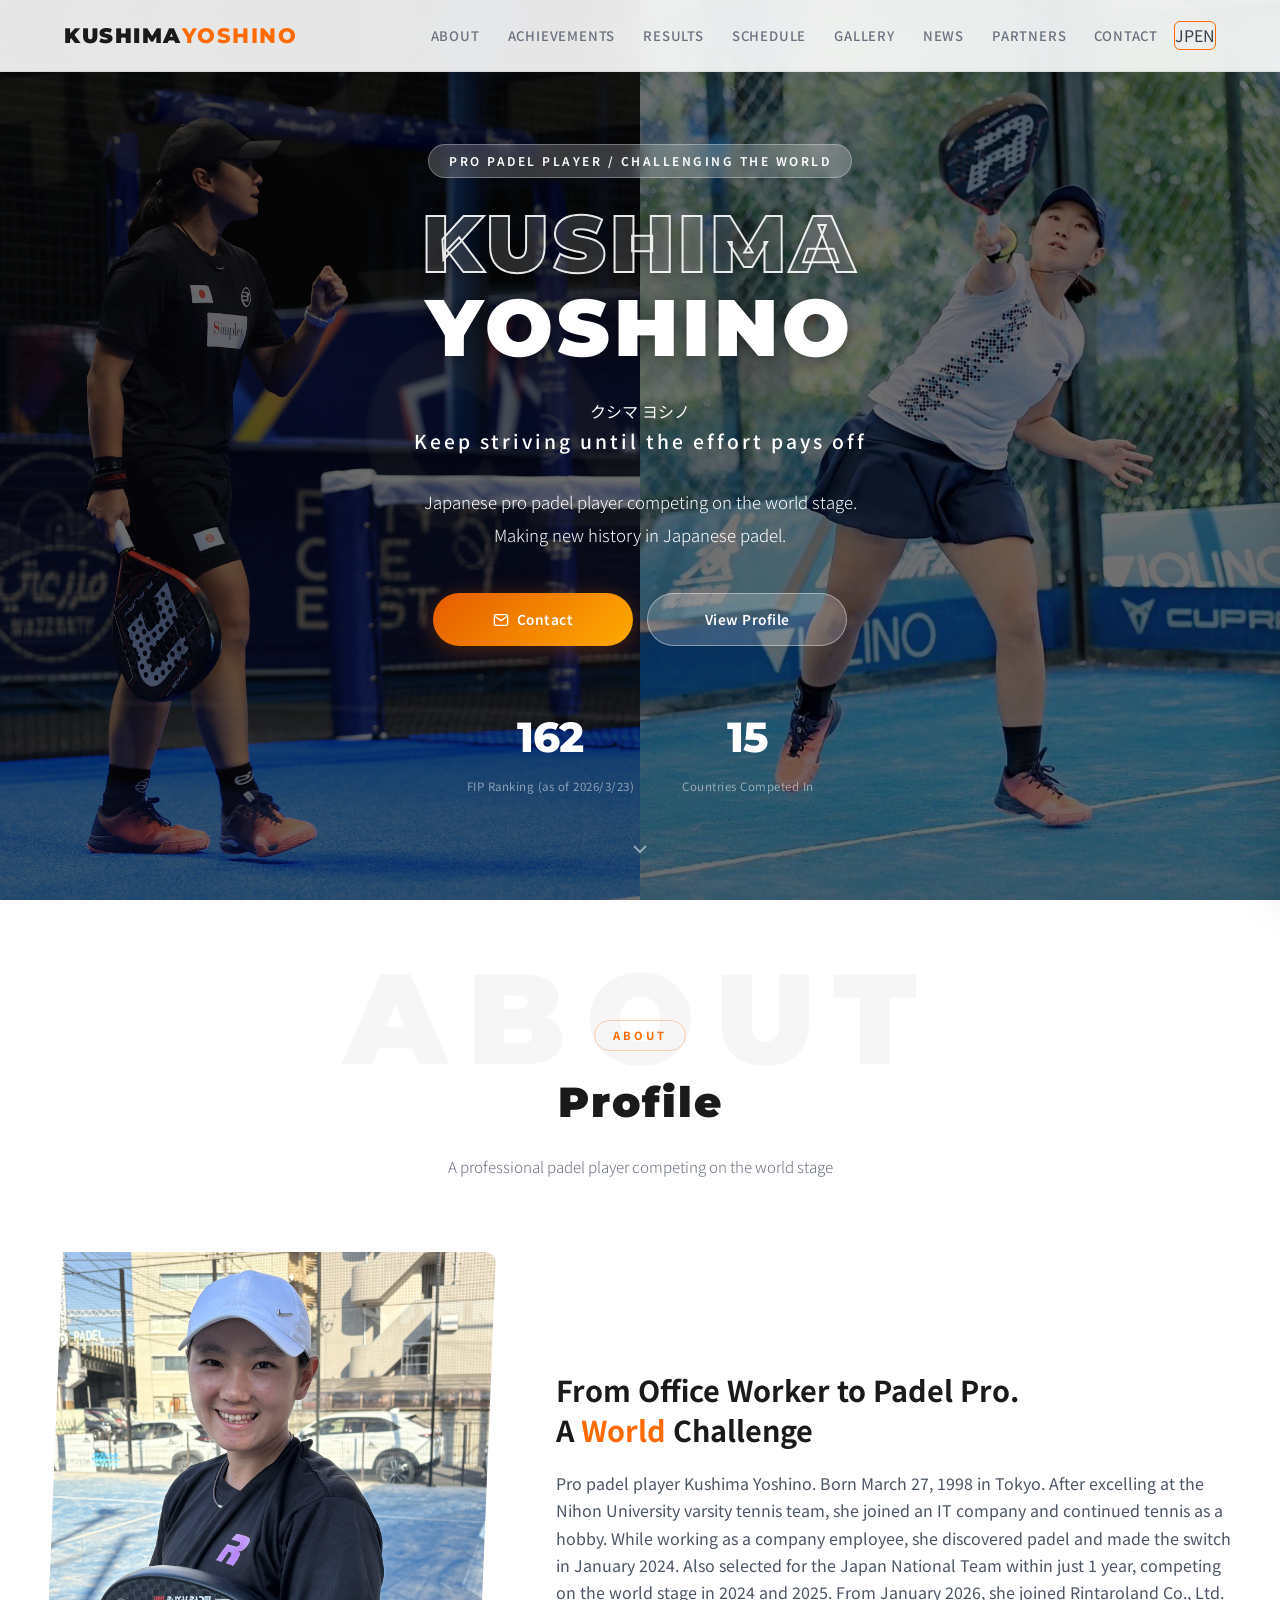
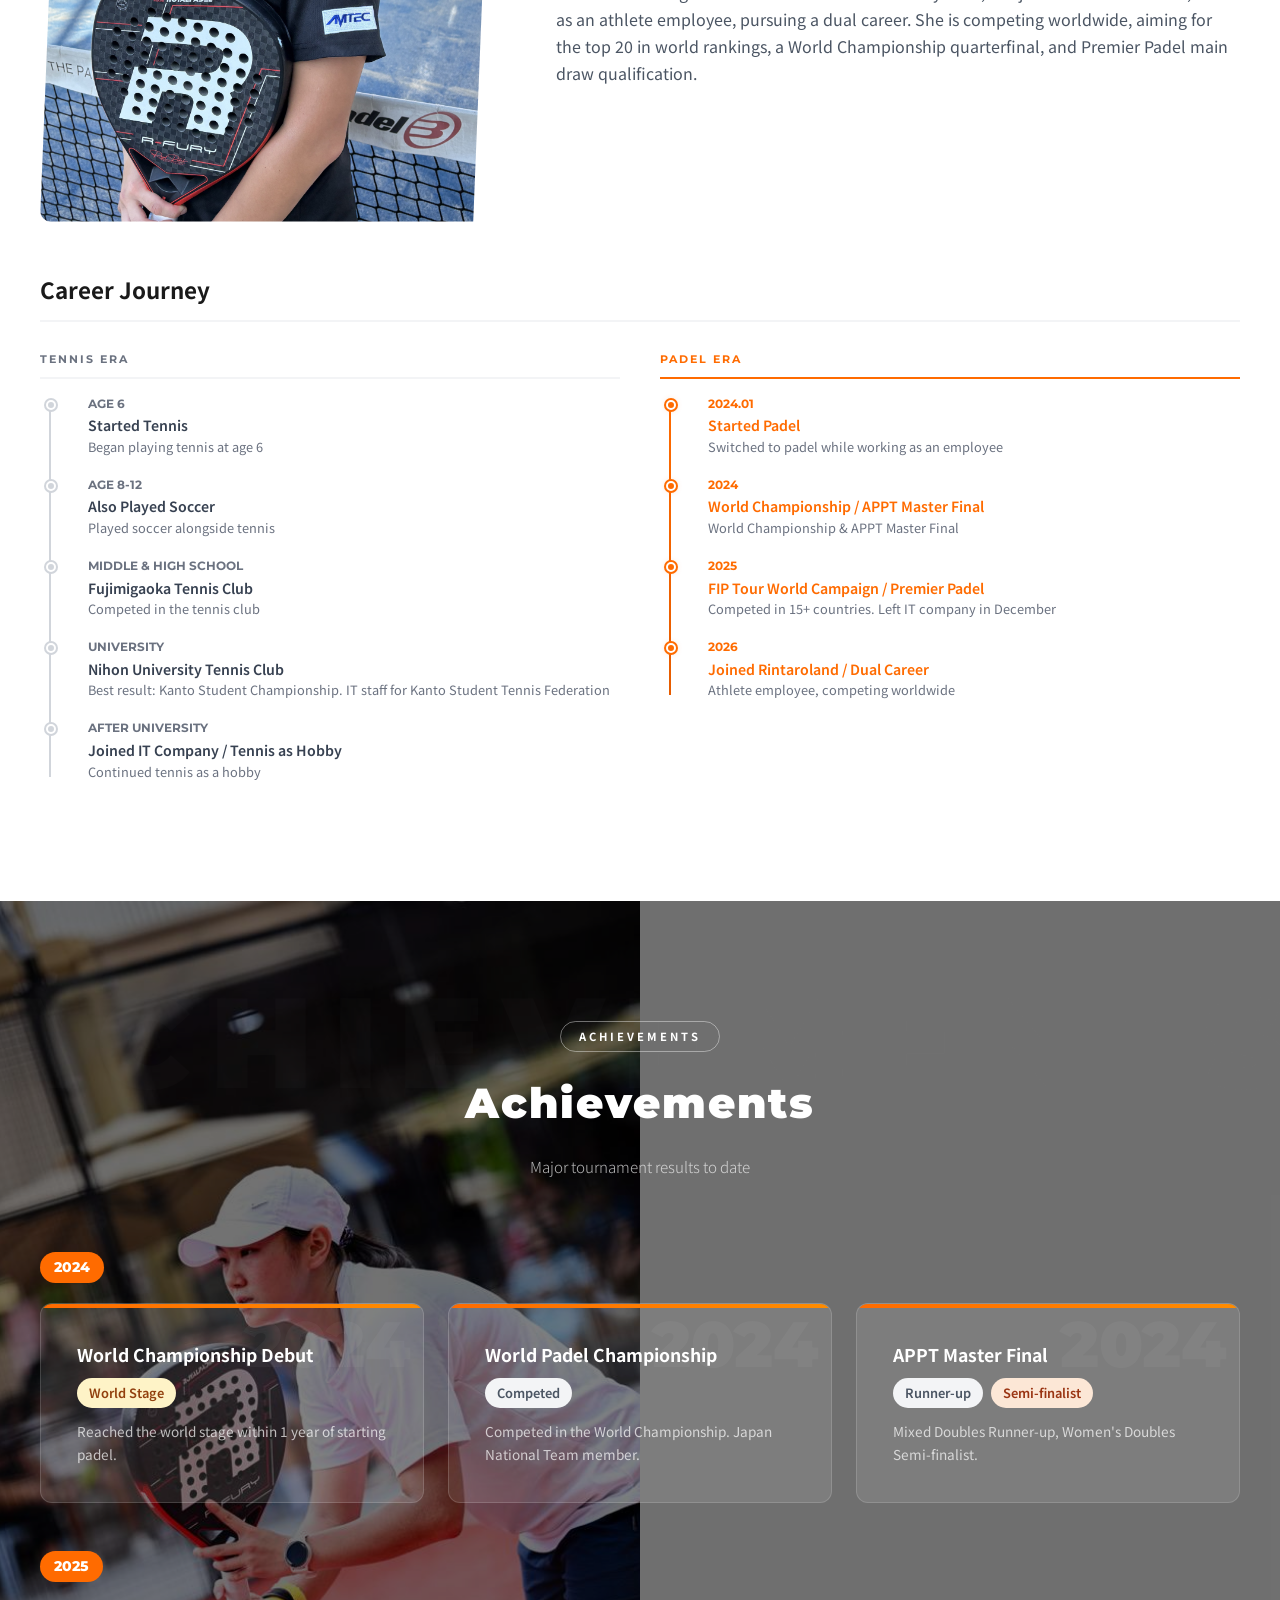
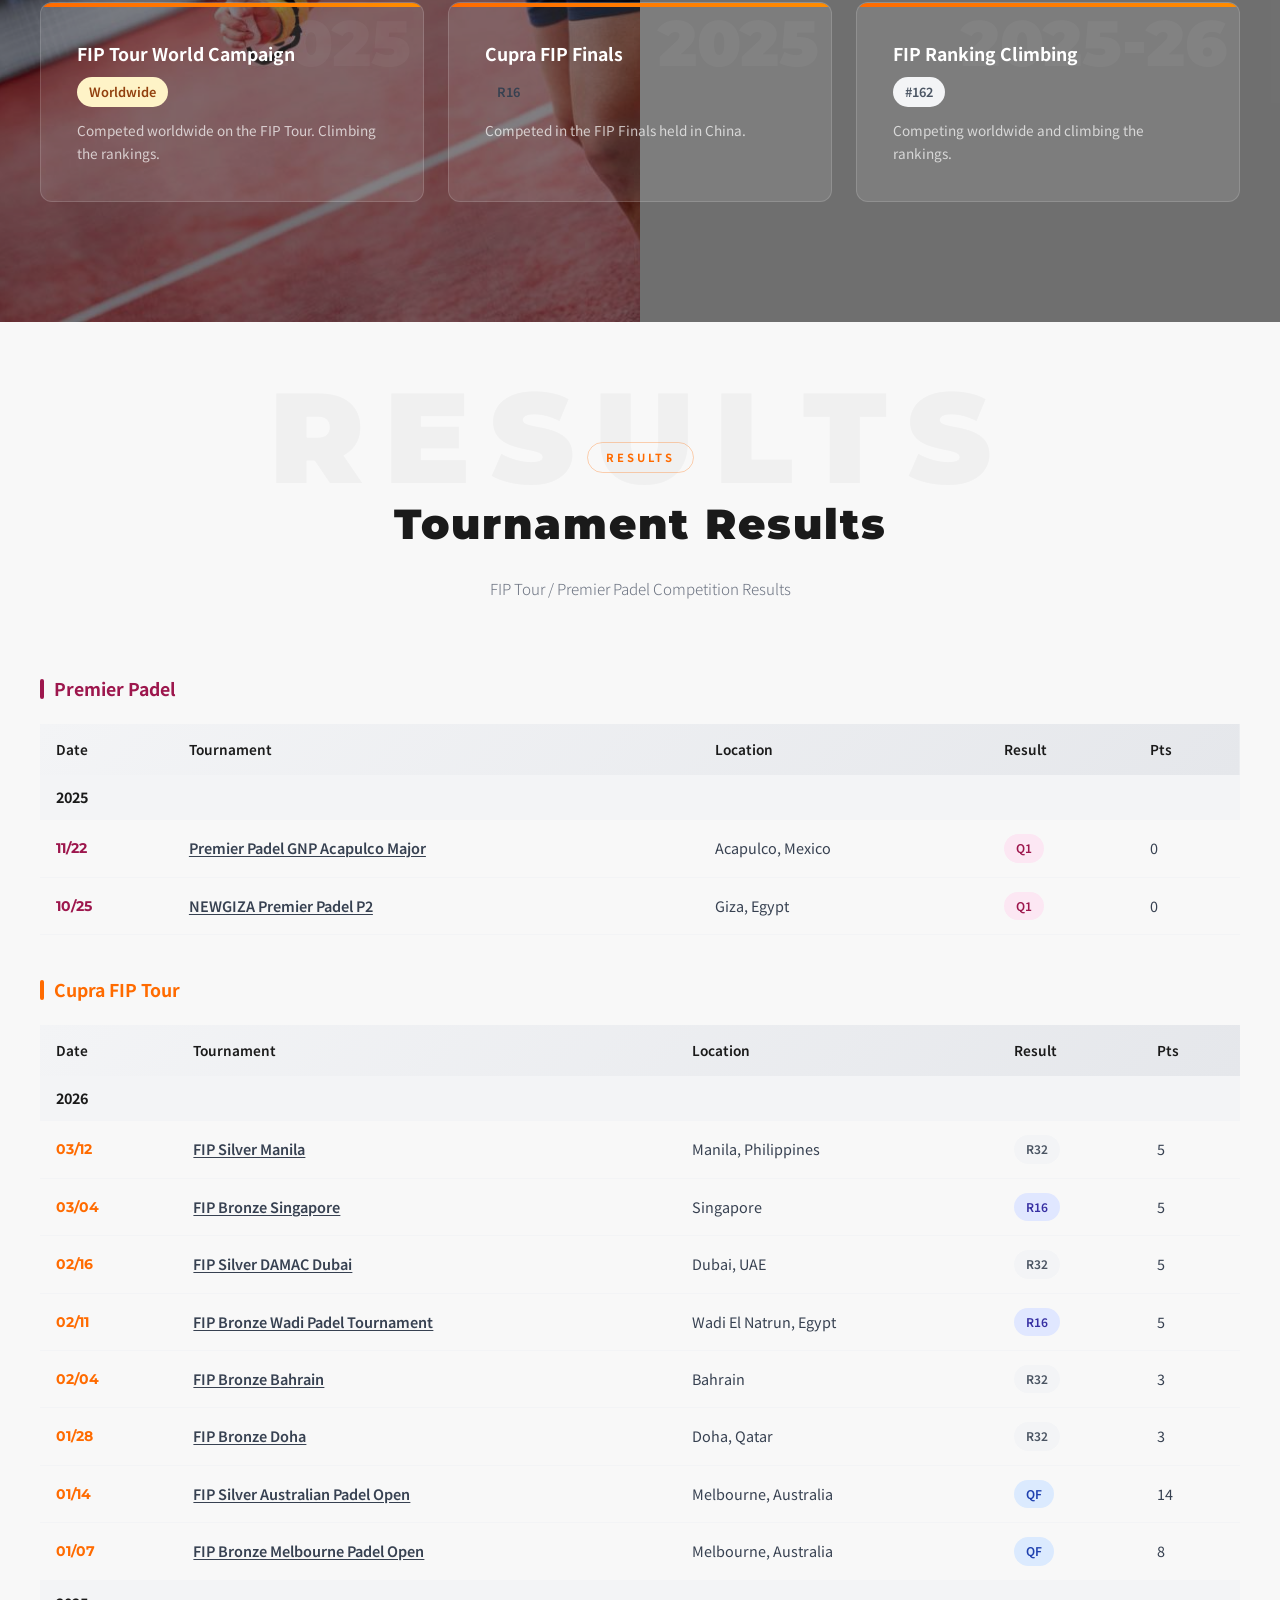
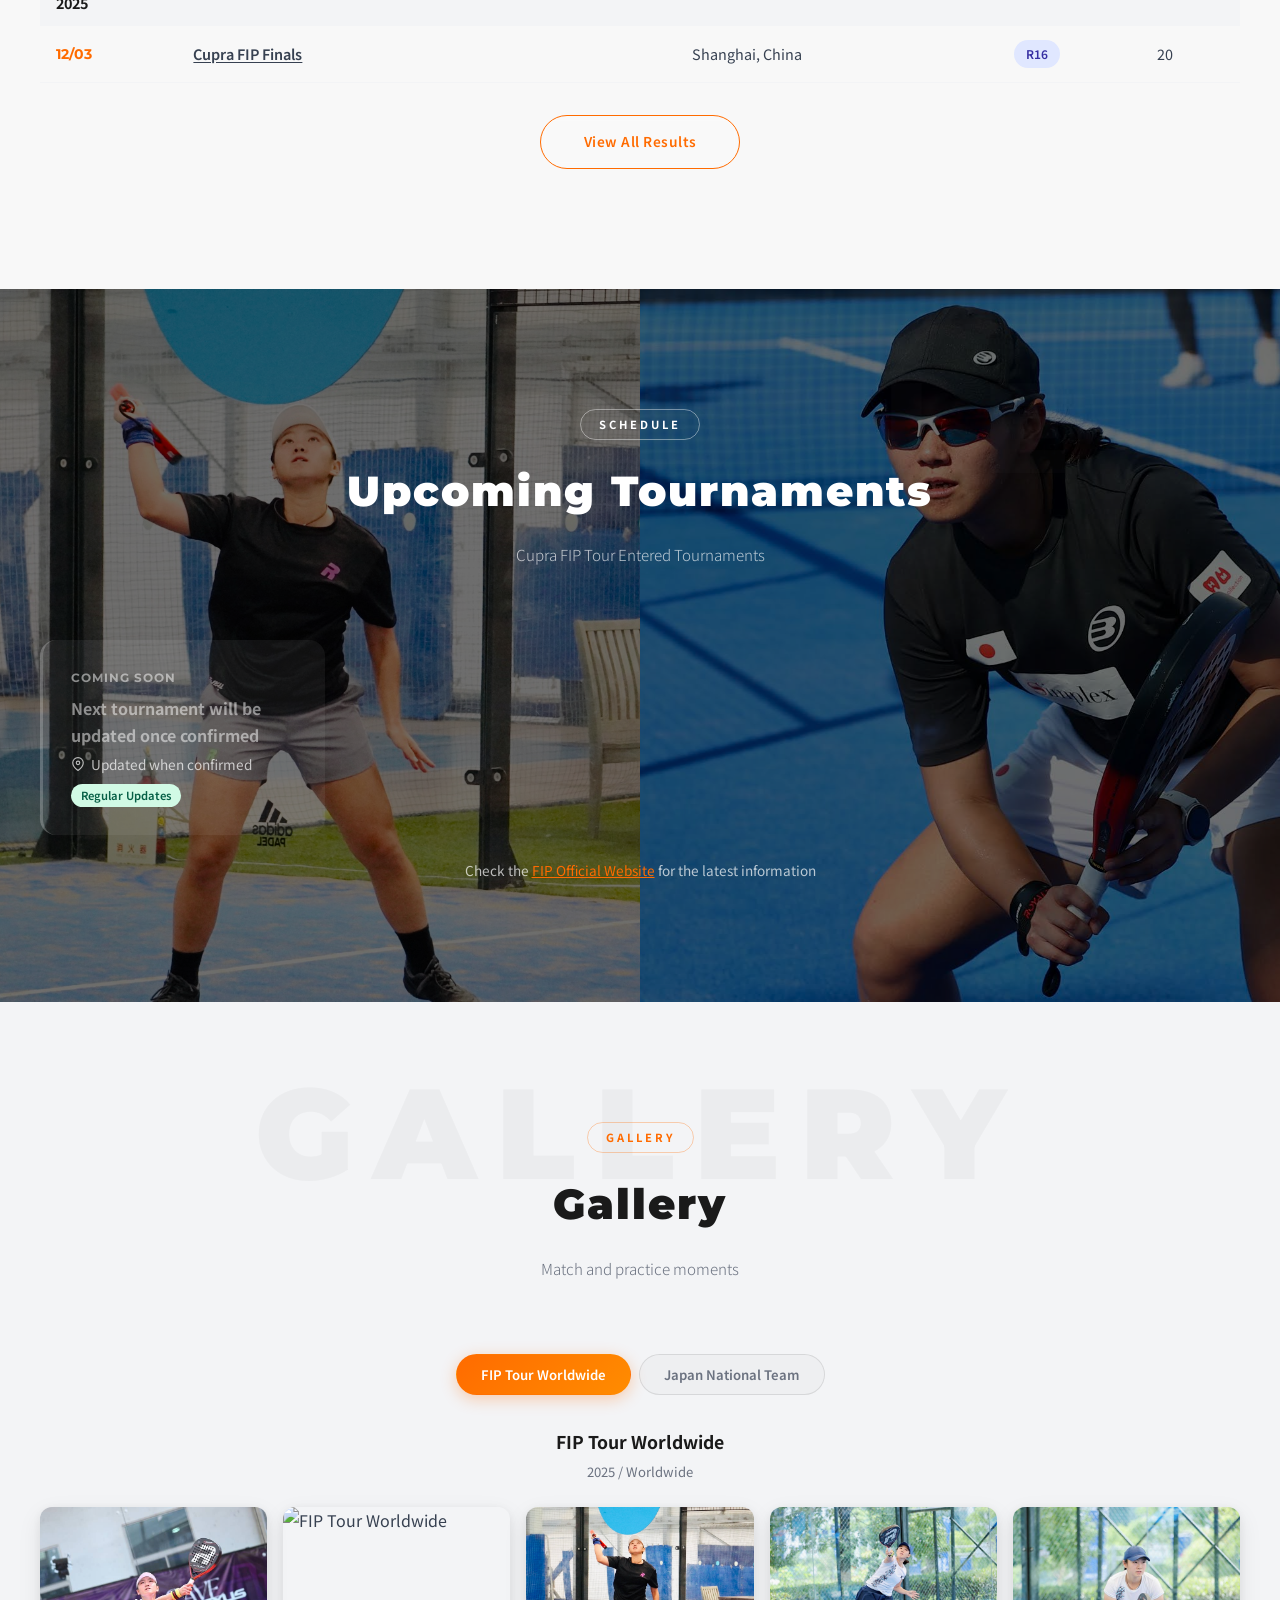
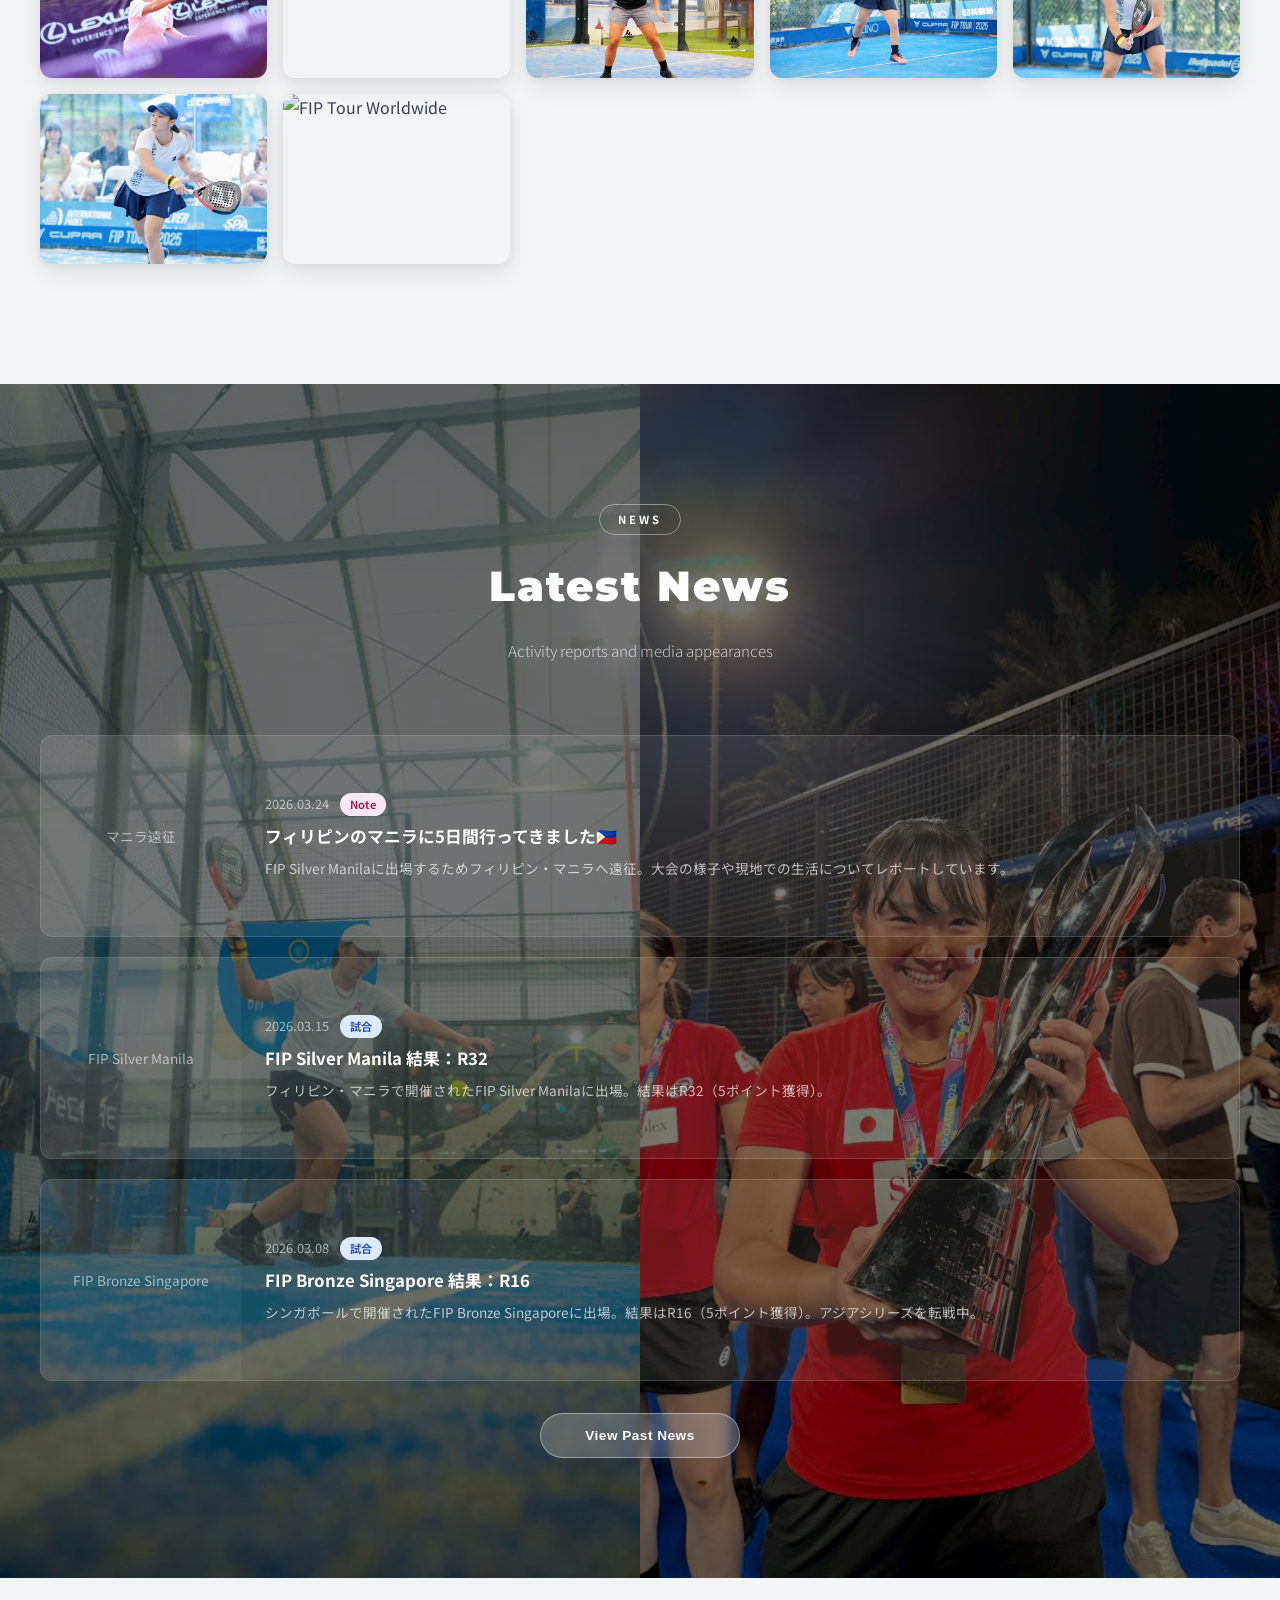
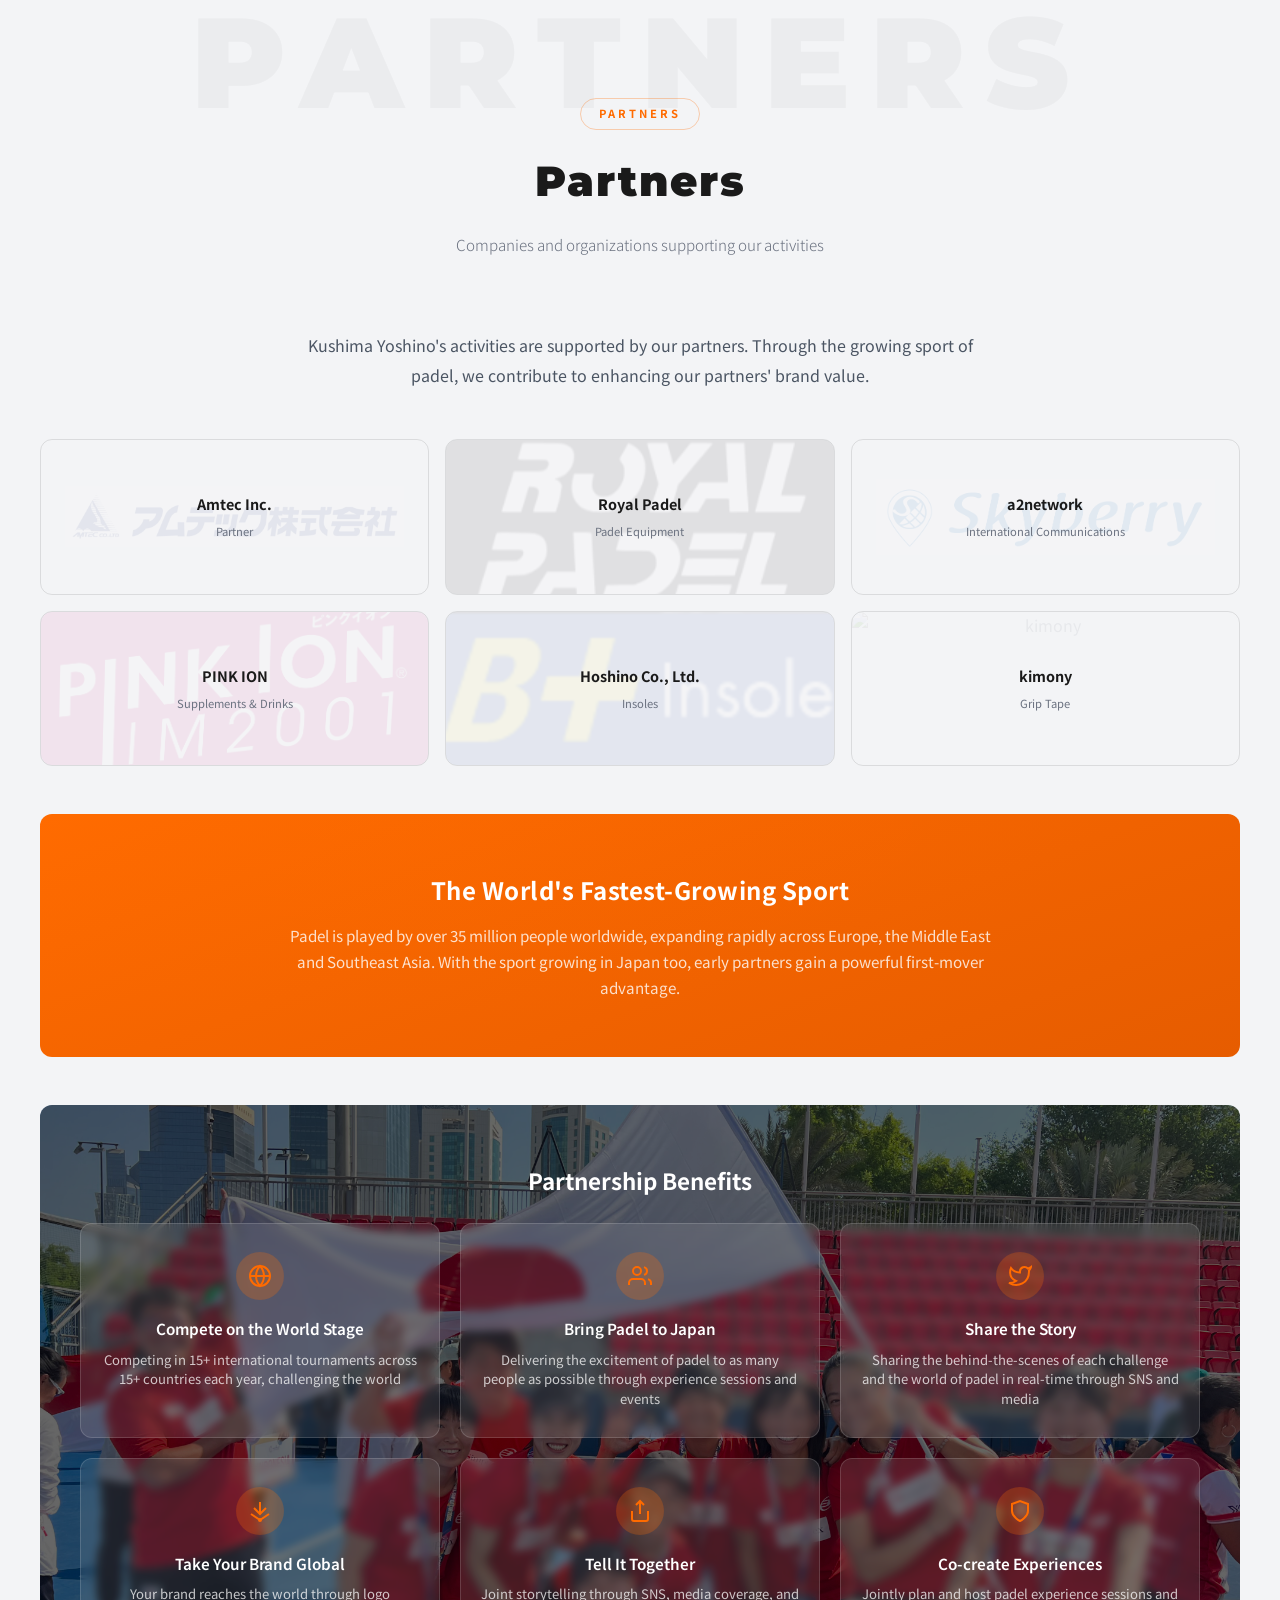
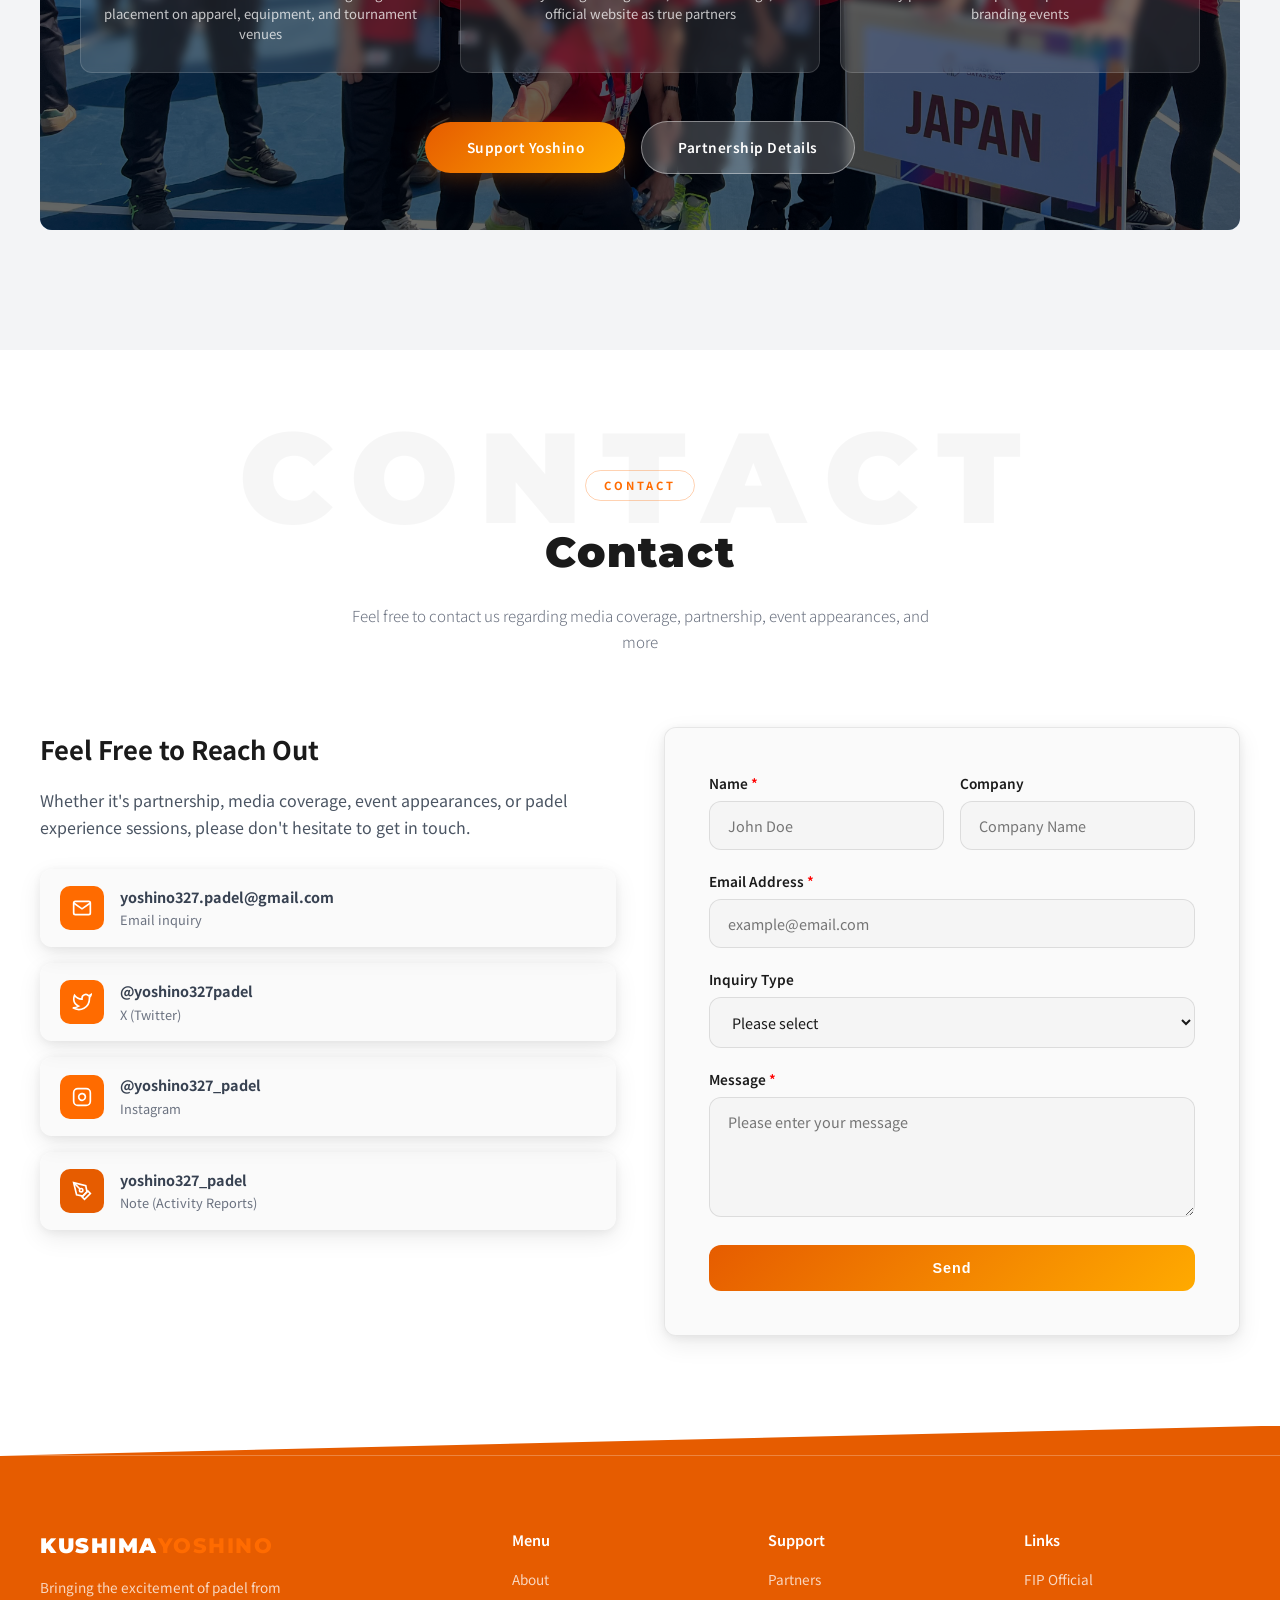
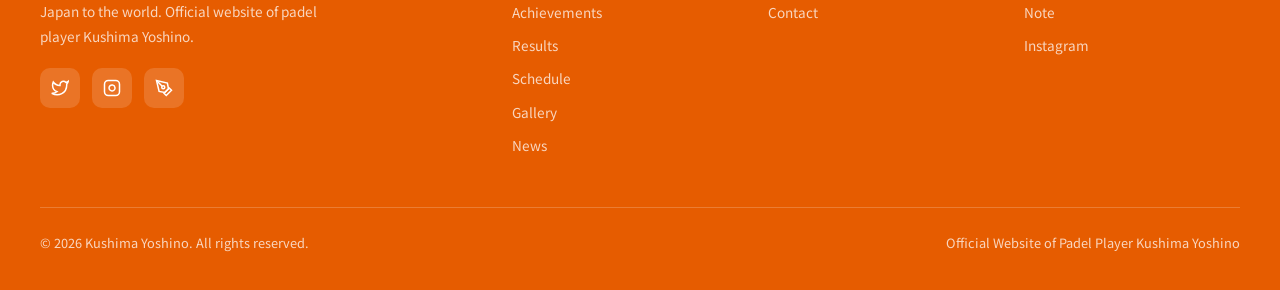
==== commit d756e800: "update: latest data - ranking #162, add Singapore & Manila results - Update FIP ranking from #160 to" ====
--- a/en.html
+++ b/en.html
@@ -86,8 +86,8 @@
         </div>
         <div class="hero-stats">
           <div class="hero-stat">
-            <div class="hero-stat-num">160</div>
-            <div class="hero-stat-label">FIP Ranking (as of 2026/2/23)</div>
+            <div class="hero-stat-num">162</div>
+            <div class="hero-stat-label">FIP Ranking (as of 2026/3/23)</div>
           </div>
           <div class="hero-stat">
             <div class="hero-stat-num">15+</div>
@@ -255,7 +255,7 @@
         <div class="achievement-card fade-in">
           <div class="achievement-year">2025-26</div>
           <div class="achievement-title">FIP Ranking Climbing</div>
-          <span class="achievement-result silver-badge">#160s</span>
+          <span class="achievement-result silver-badge">#162</span>
           <p class="achievement-desc">Competing worldwide and climbing the rankings.</p>
         </div>
       </div>
@@ -330,6 +330,20 @@
             <td colspan="5">2026</td>
           </tr>
           <tr>
+            <td class="year-cell">03/12</td>
+            <td class="tournament-cell"><a href="https://www.padelfip.com/events/fip-silver-manila-2026/" target="_blank" rel="noopener" style="color: inherit; text-decoration: underline; text-underline-offset: 2px;">FIP Silver Manila</a></td>
+            <td>Manila, Philippines</td>
+            <td><span class="result-badge r32">R32</span></td>
+            <td class="hide-mobile">5</td>
+          </tr>
+          <tr>
+            <td class="year-cell">03/04</td>
+            <td class="tournament-cell"><a href="https://www.padelfip.com/events/fip-bronze-singapore-2026/" target="_blank" rel="noopener" style="color: inherit; text-decoration: underline; text-underline-offset: 2px;">FIP Bronze Singapore</a></td>
+            <td>Singapore</td>
+            <td><span class="result-badge r16">R16</span></td>
+            <td class="hide-mobile">5</td>
+          </tr>
+          <tr>
             <td class="year-cell">02/16</td>
             <td class="tournament-cell"><a href="https://www.padelfip.com/events/fip-silver-damac-dubai-2026/" target="_blank" rel="noopener" style="color: inherit; text-decoration: underline; text-underline-offset: 2px;">FIP Silver DAMAC Dubai</a></td>
             <td>Dubai, UAE</td>
@@ -404,32 +418,10 @@
         <p class="section-subtitle">Cupra FIP Tour Entered Tournaments</p>
       </div>
       <div class="schedule-grid">
-        <div class="schedule-card active fade-in">
-          <div class="schedule-month">2026.03.03 - 03.08</div>
-          <a href="https://www.padelfip.com/events/fip-bronze-singapore-2026/" target="_blank" rel="noopener" style="text-decoration: none; color: inherit;">
-            <div class="schedule-event">FIP Bronze Singapore</div>
-          </a>
-          <div class="schedule-location">
-            <svg width="14" height="14" viewBox="0 0 24 24" fill="none" stroke="currentColor" stroke-width="2"><path d="M21 10c0 7-9 13-9 13s-9-6-9-13a9 9 0 0 1 18 0z"/><circle cx="12" cy="10" r="3"/></svg>
-            Singapore
-          </div>
-          <span class="schedule-badge intl">Entered</span>
-        </div>
-        <div class="schedule-card active fade-in">
-          <div class="schedule-month">2026.03.09 - 03.15</div>
-          <a href="https://www.padelfip.com/events/fip-silver-manila-2026/" target="_blank" rel="noopener" style="text-decoration: none; color: inherit;">
-            <div class="schedule-event">FIP Silver Manila</div>
-          </a>
-          <div class="schedule-location">
-            <svg width="14" height="14" viewBox="0 0 24 24" fill="none" stroke="currentColor" stroke-width="2"><path d="M21 10c0 7-9 13-9 13s-9-6-9-13a9 9 0 0 1 18 0z"/><circle cx="12" cy="10" r="3"/></svg>
-            Manila, Philippines
-          </div>
-          <span class="schedule-badge intl">Entered</span>
-        </div>
         <!-- Additional entries placeholder -->
         <div class="schedule-card fade-in" style="background: rgba(255,255,255,0.06); border-left-color: rgba(255,255,255,0.2);">
           <div class="schedule-month" style="color: rgba(255,255,255,0.5);">Coming Soon</div>
-          <div class="schedule-event" style="color: rgba(255,255,255,0.5);">Additional Entries</div>
+          <div class="schedule-event" style="color: rgba(255,255,255,0.5);">Next tournament will be updated once confirmed</div>
           <div class="schedule-location">
             <svg width="14" height="14" viewBox="0 0 24 24" fill="none" stroke="currentColor" stroke-width="2"><path d="M21 10c0 7-9 13-9 13s-9-6-9-13a9 9 0 0 1 18 0z"/><circle cx="12" cy="10" r="3"/></svg>
             Updated when confirmed
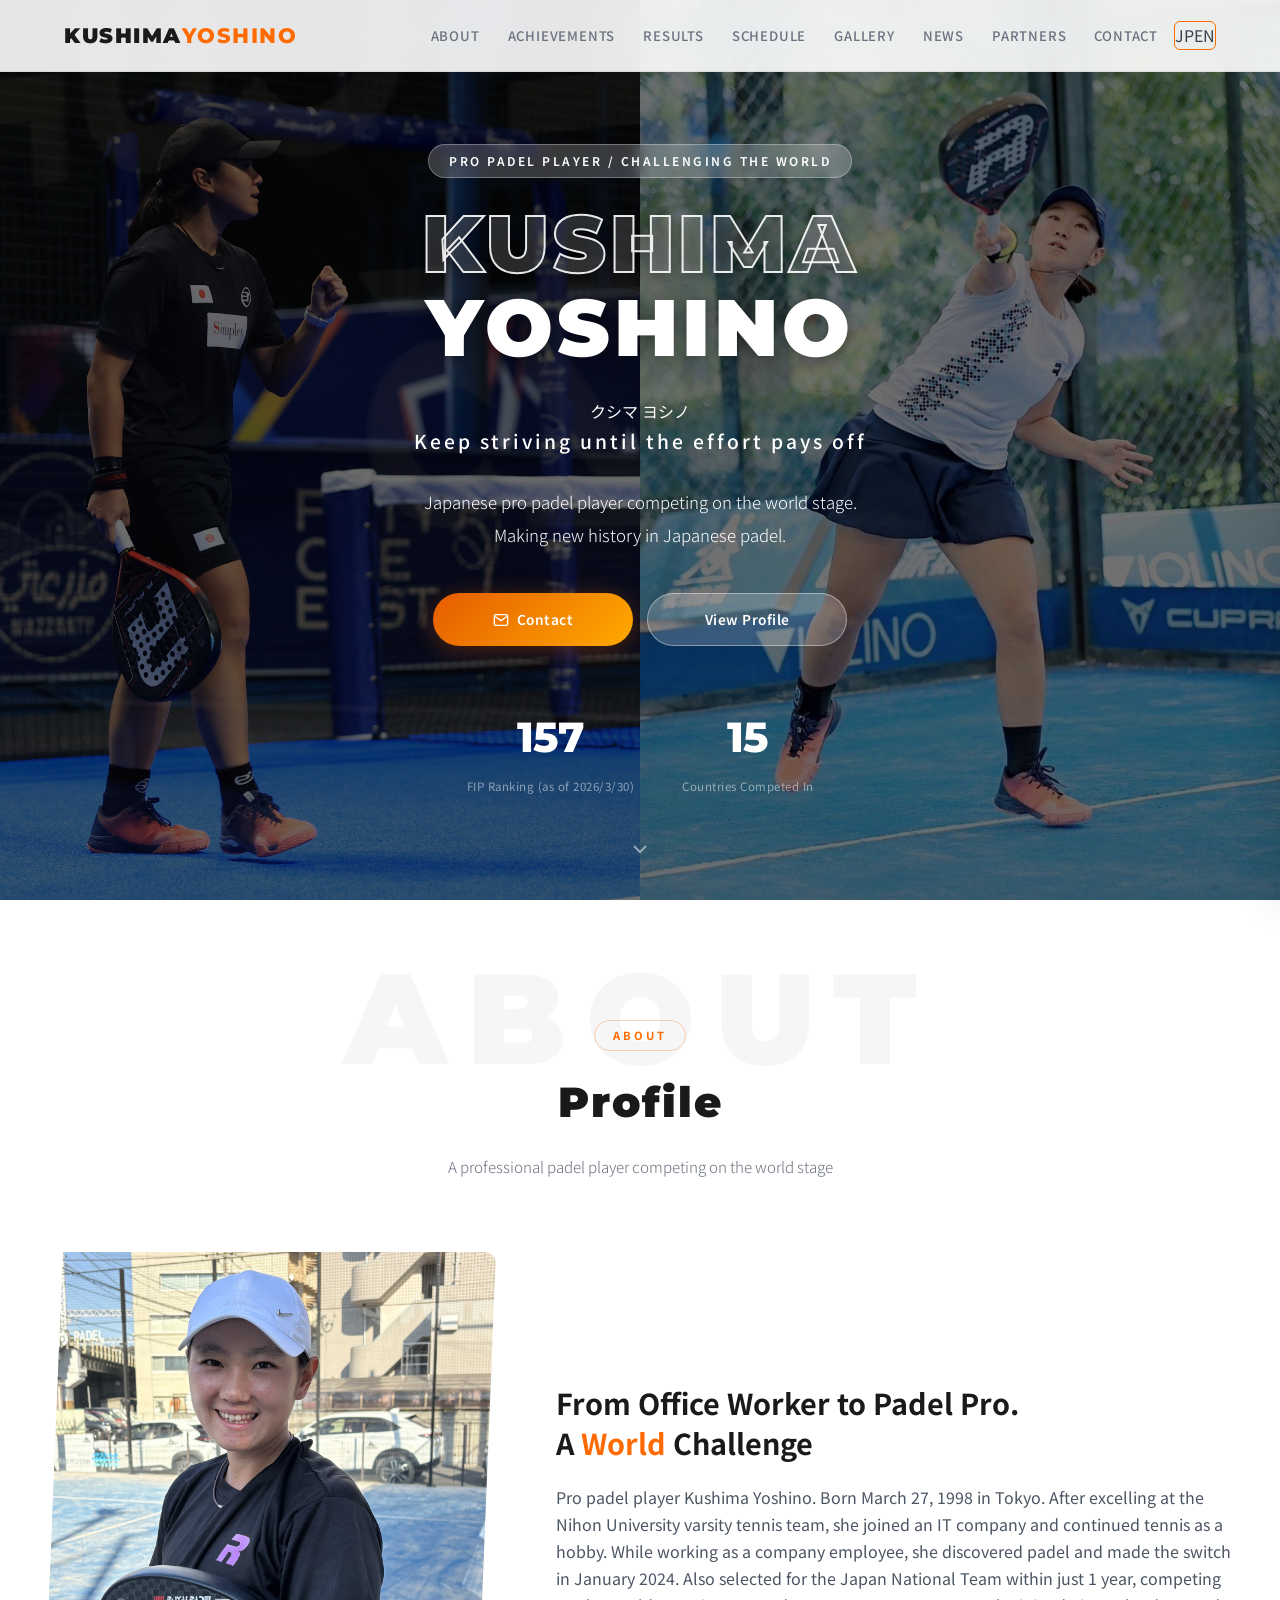
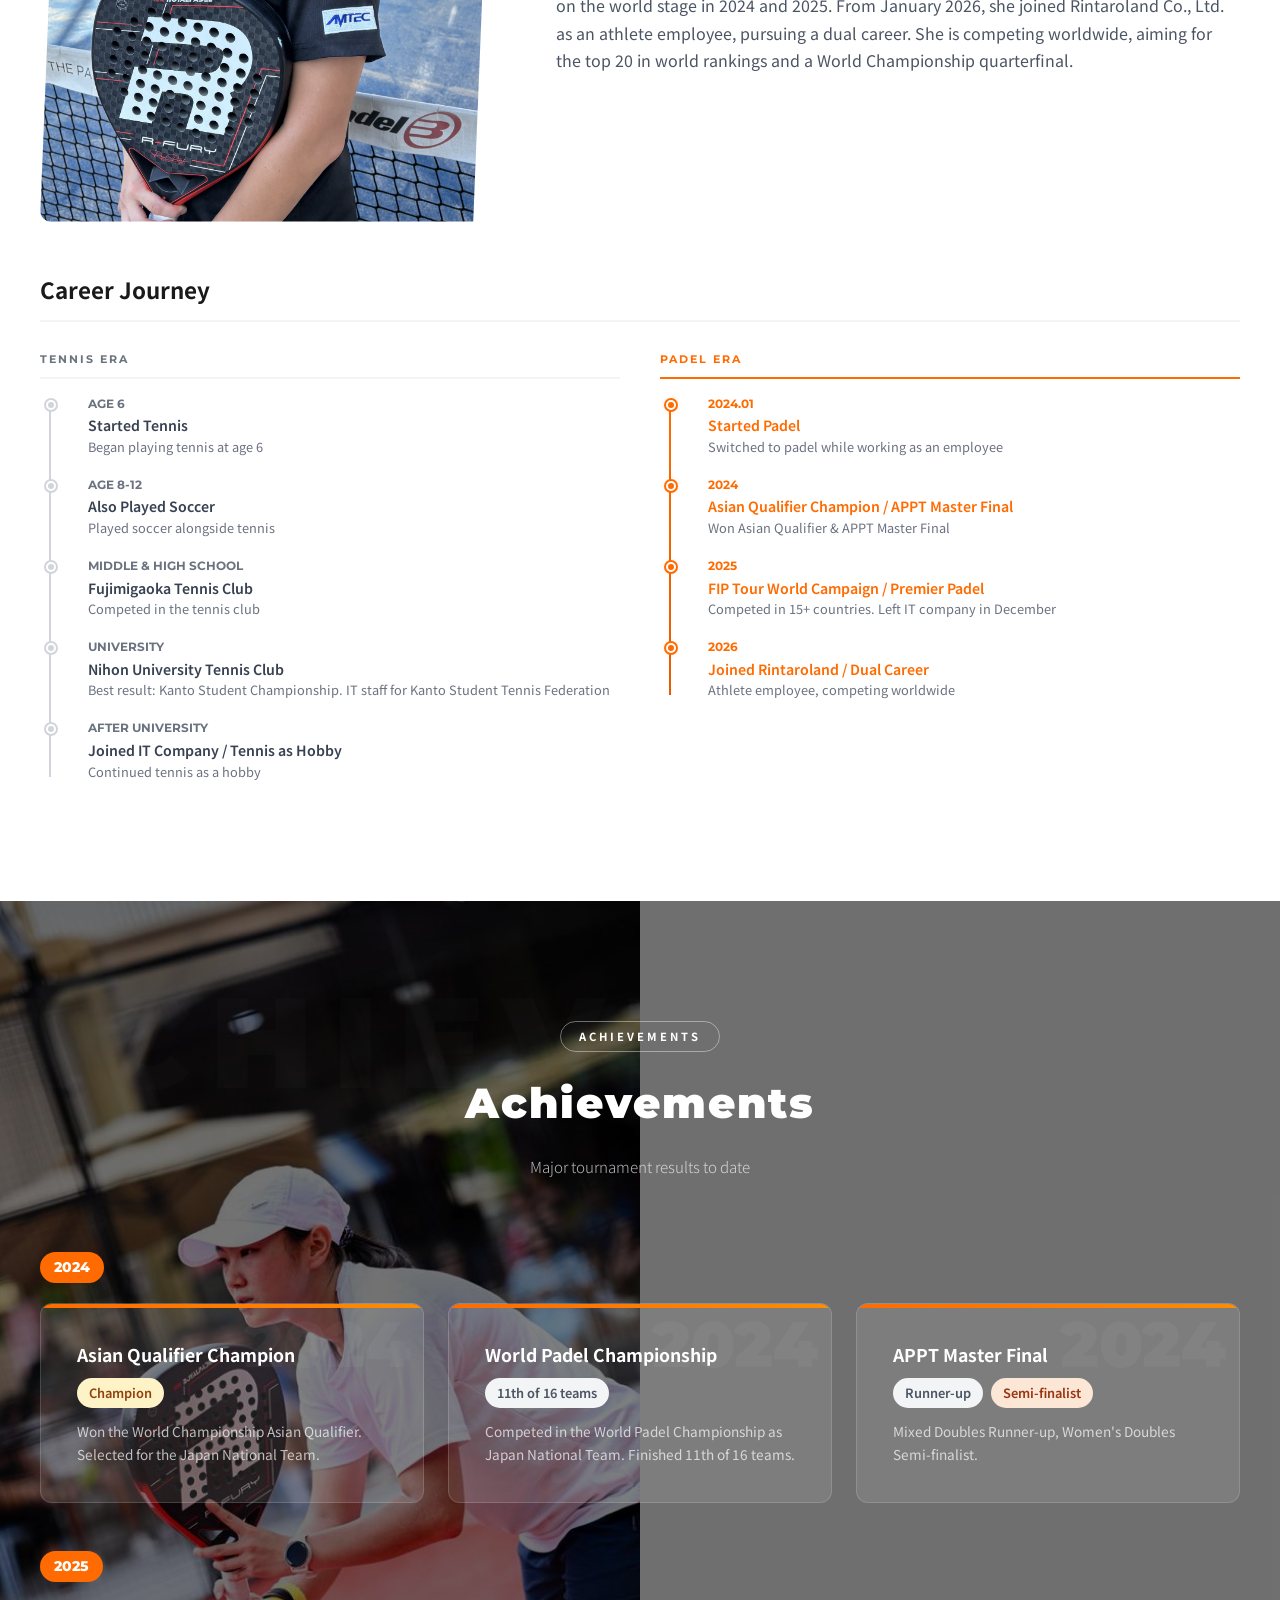
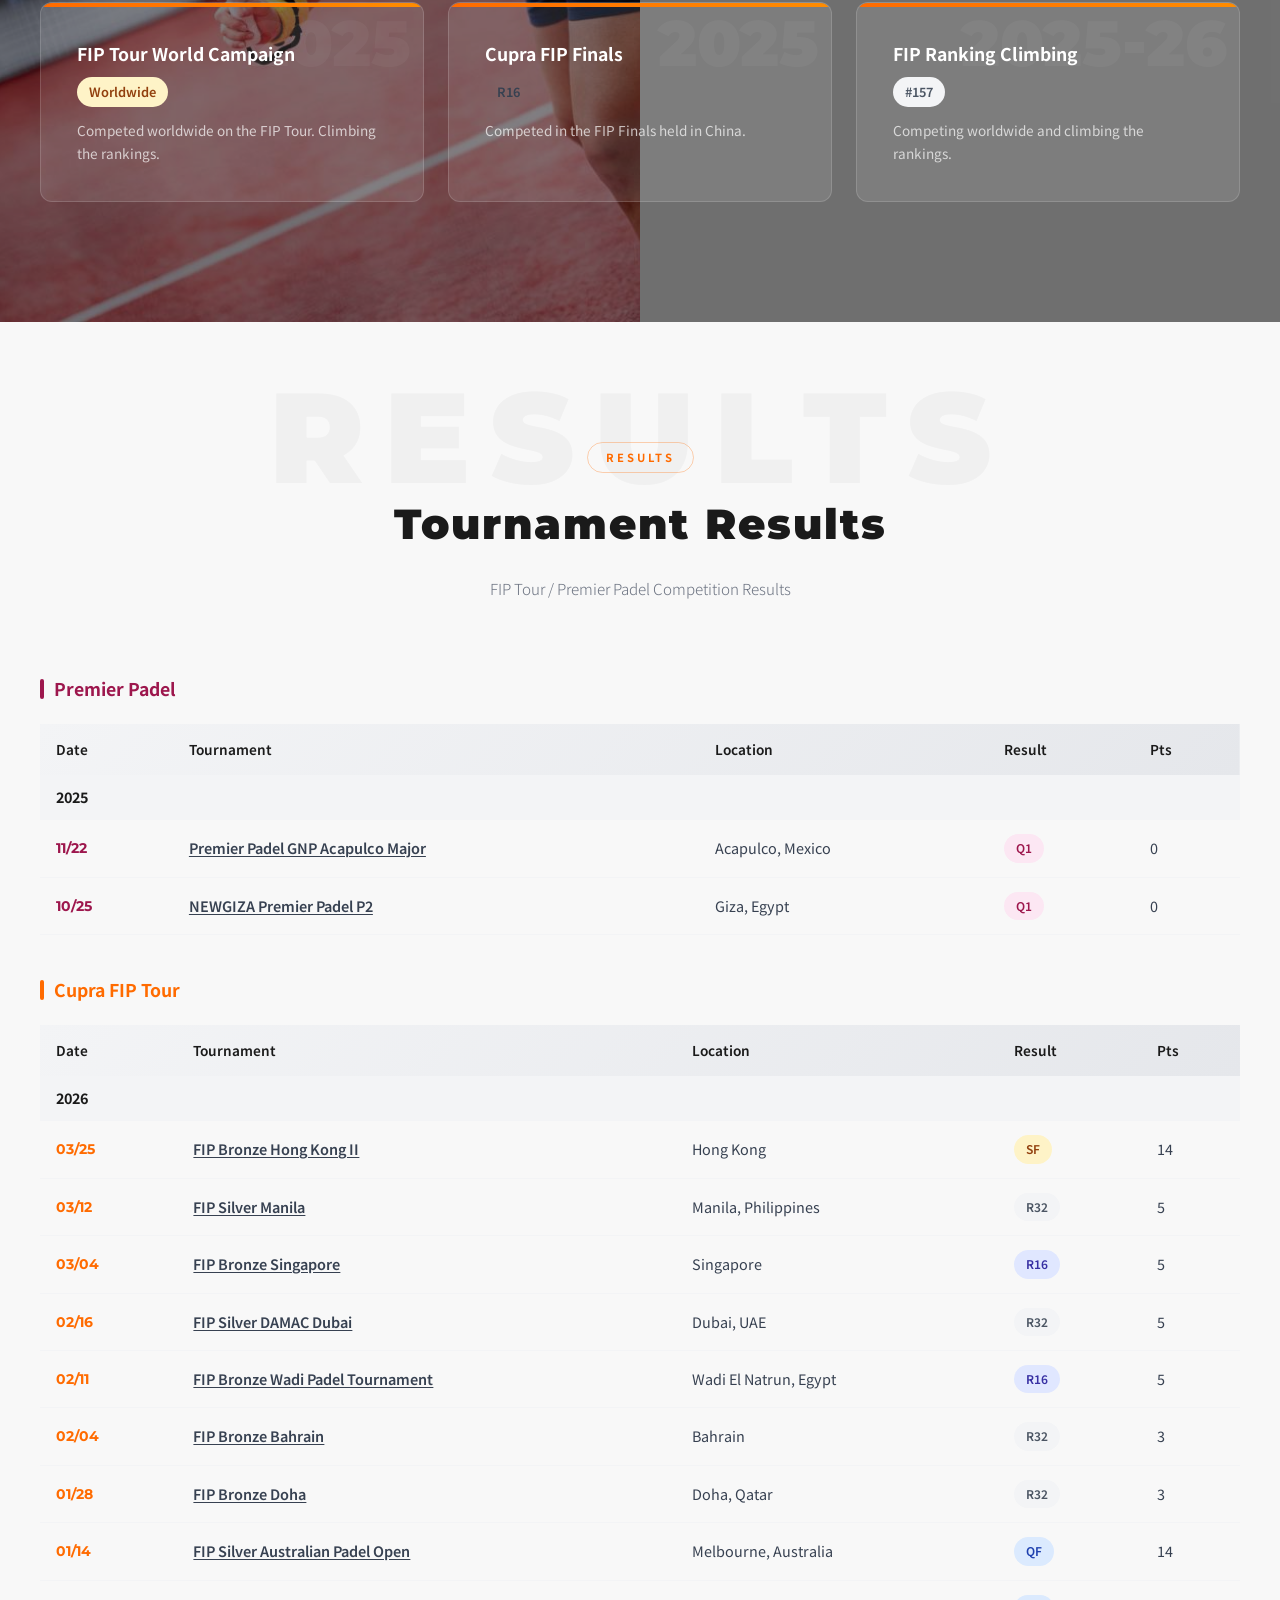
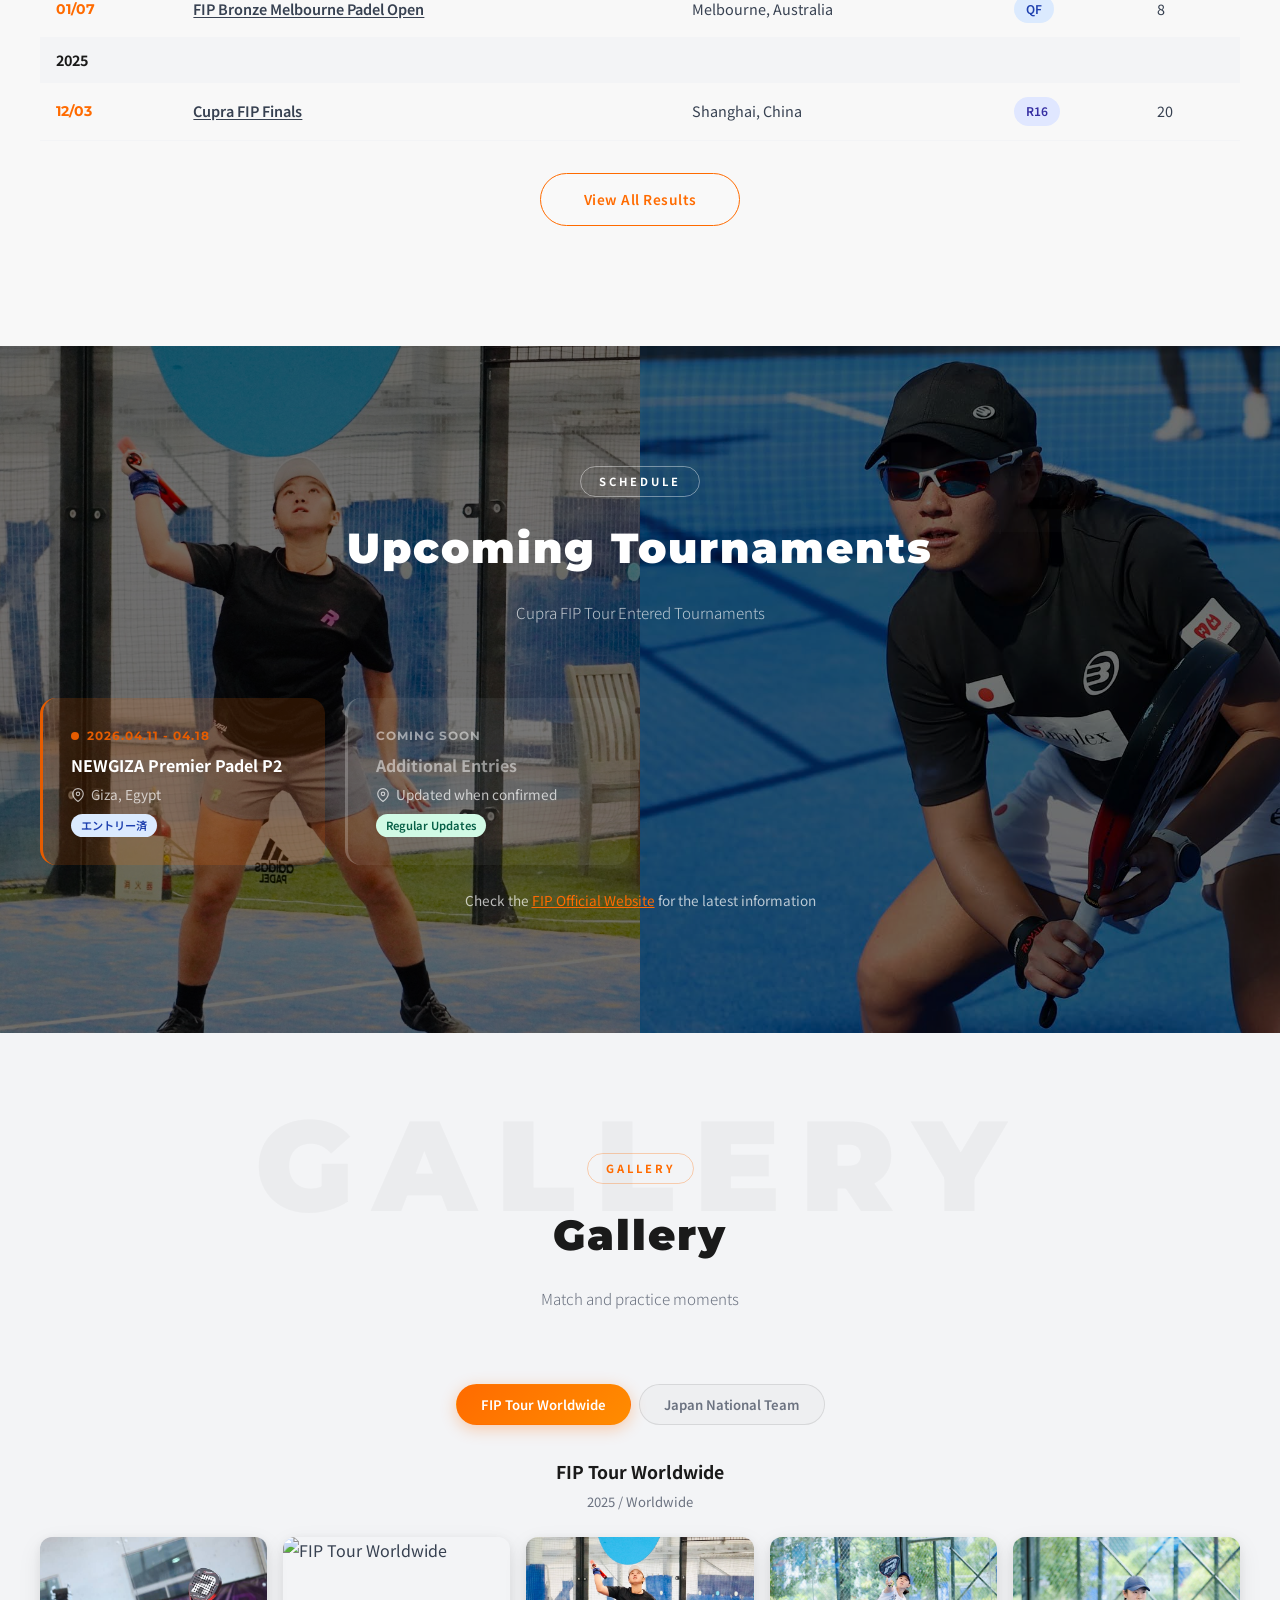
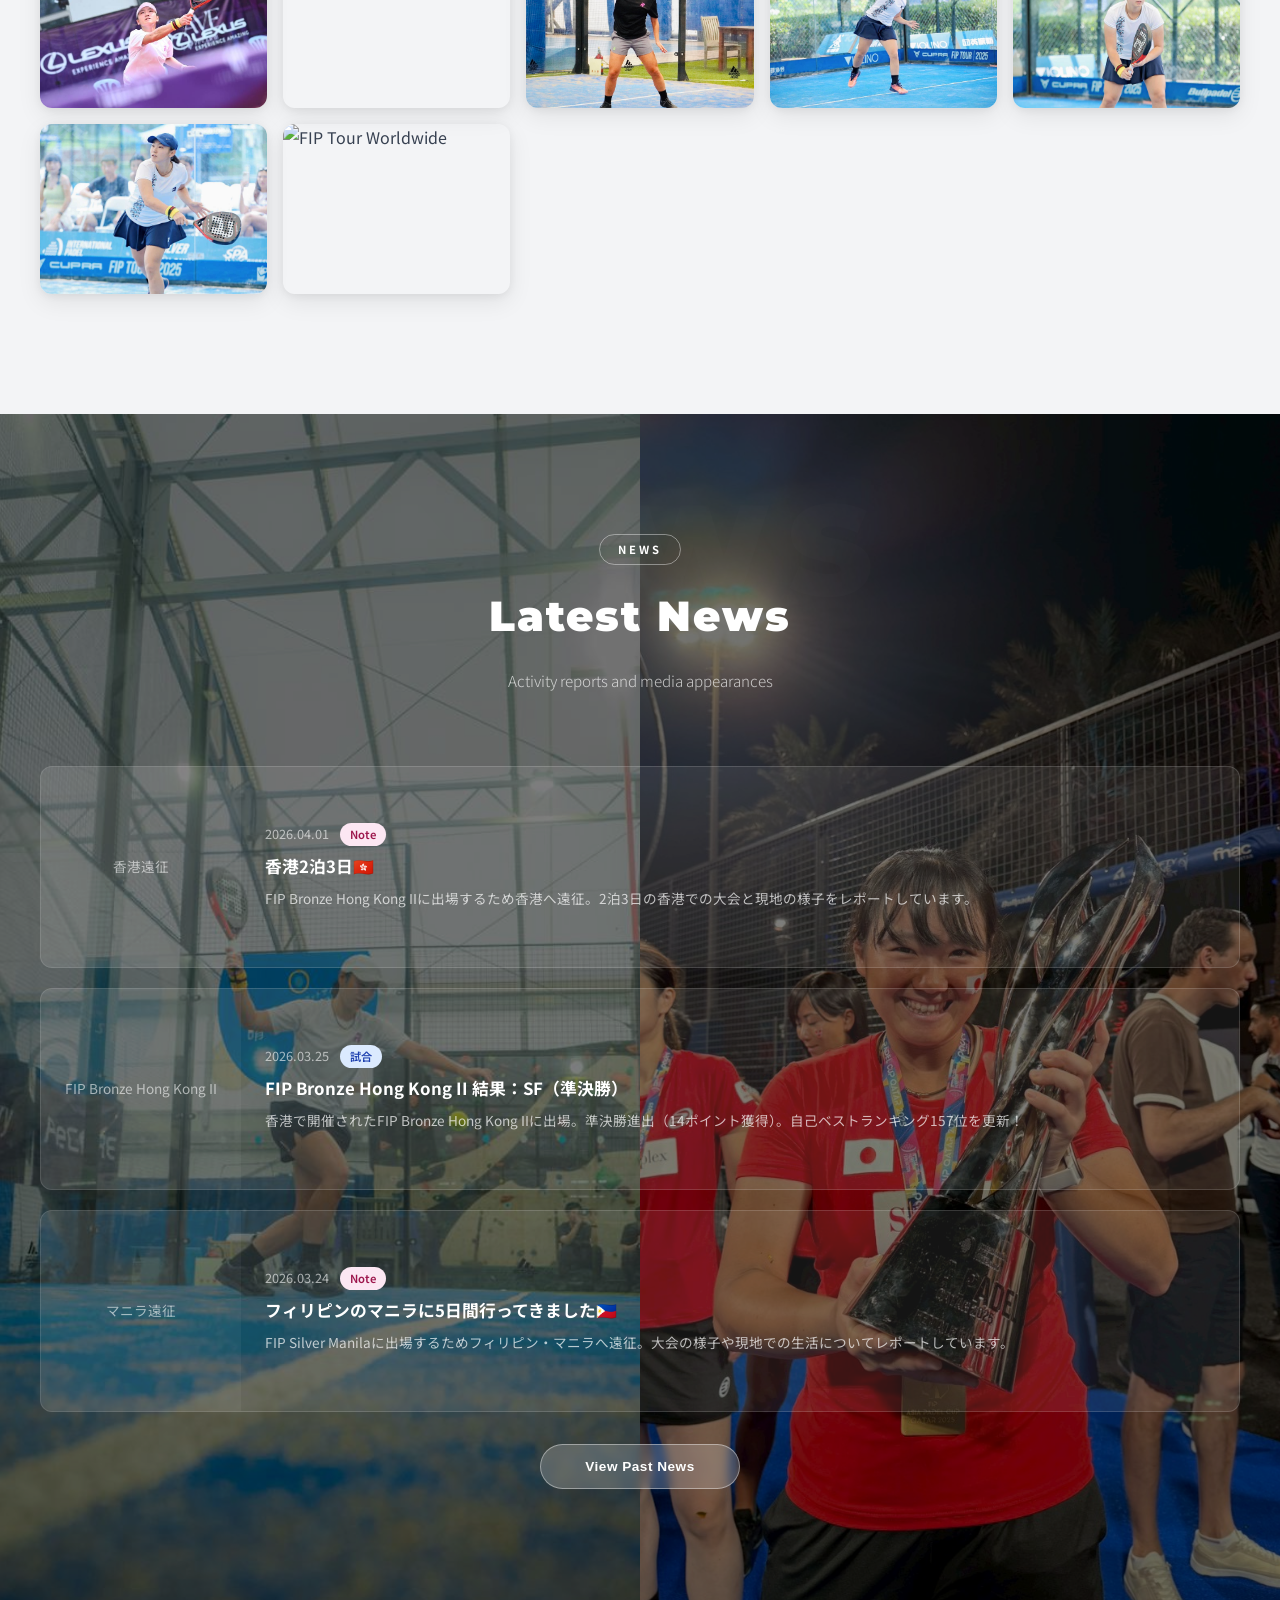
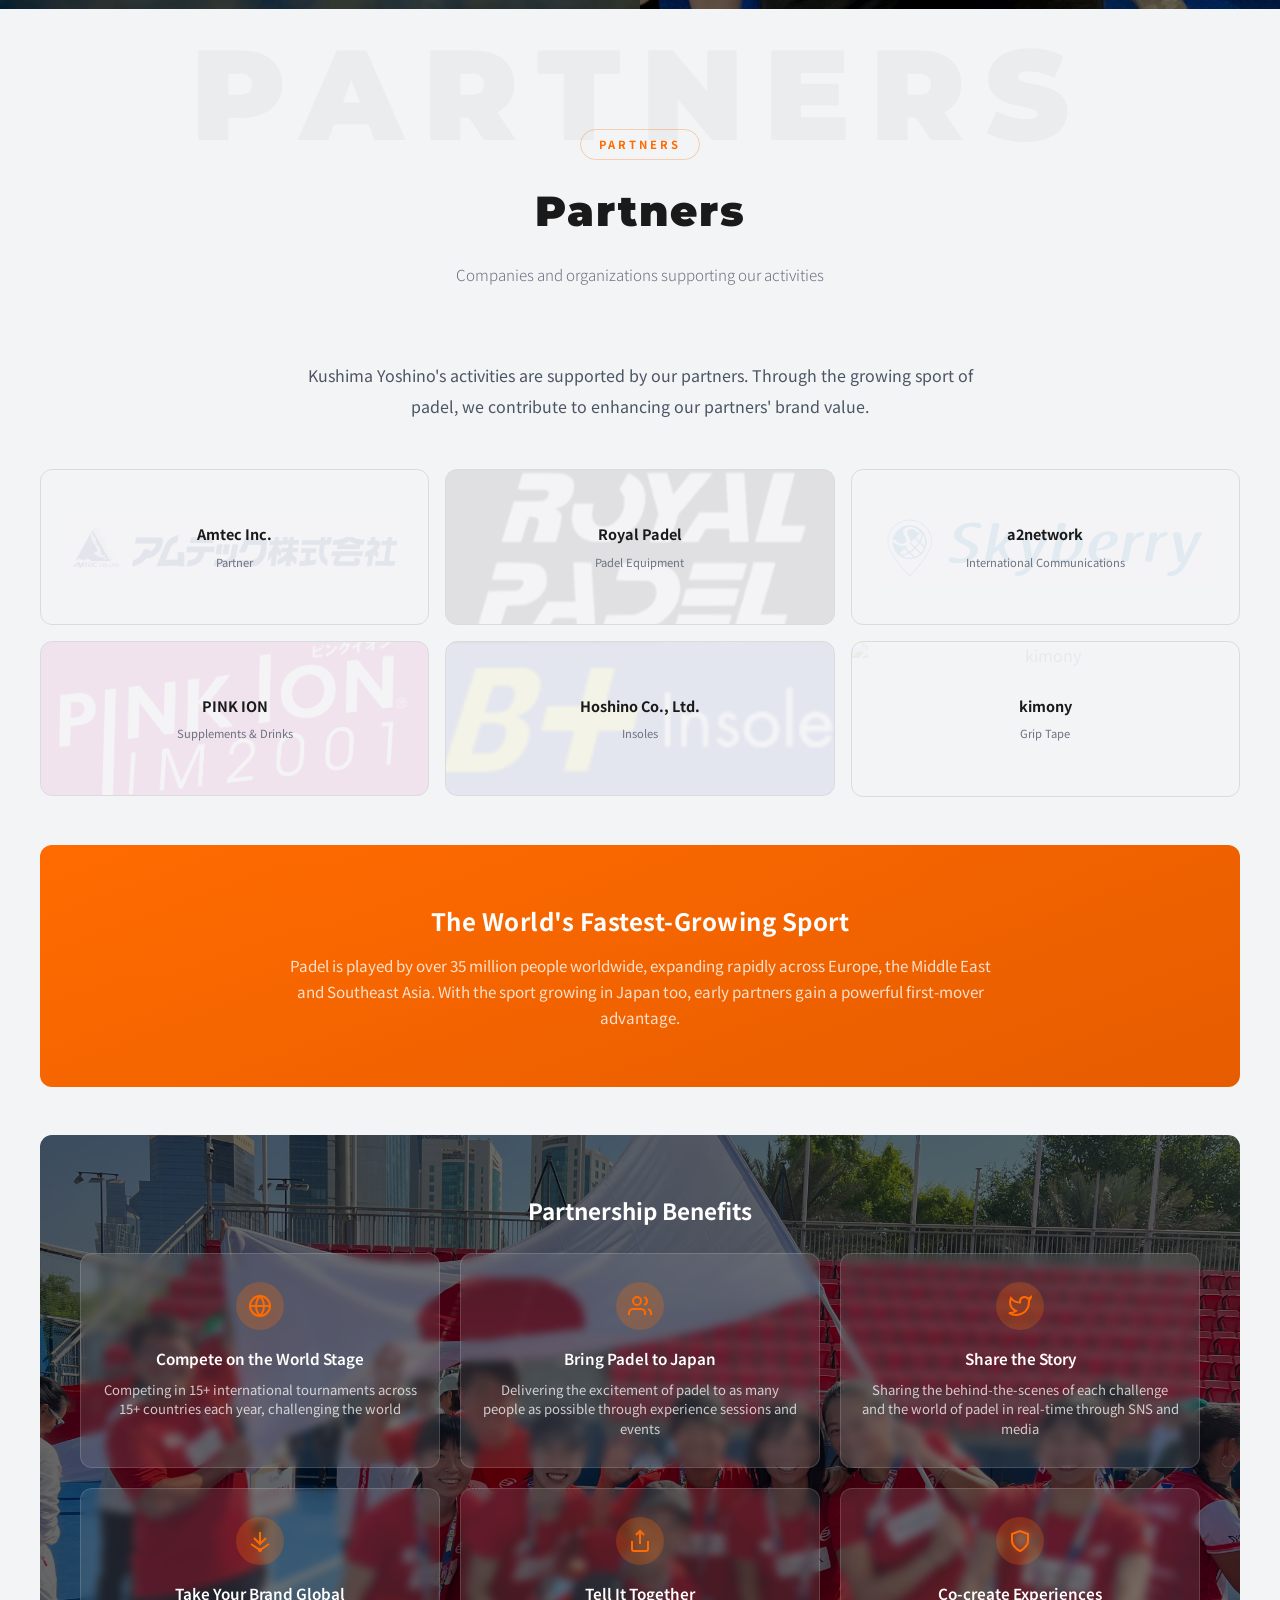
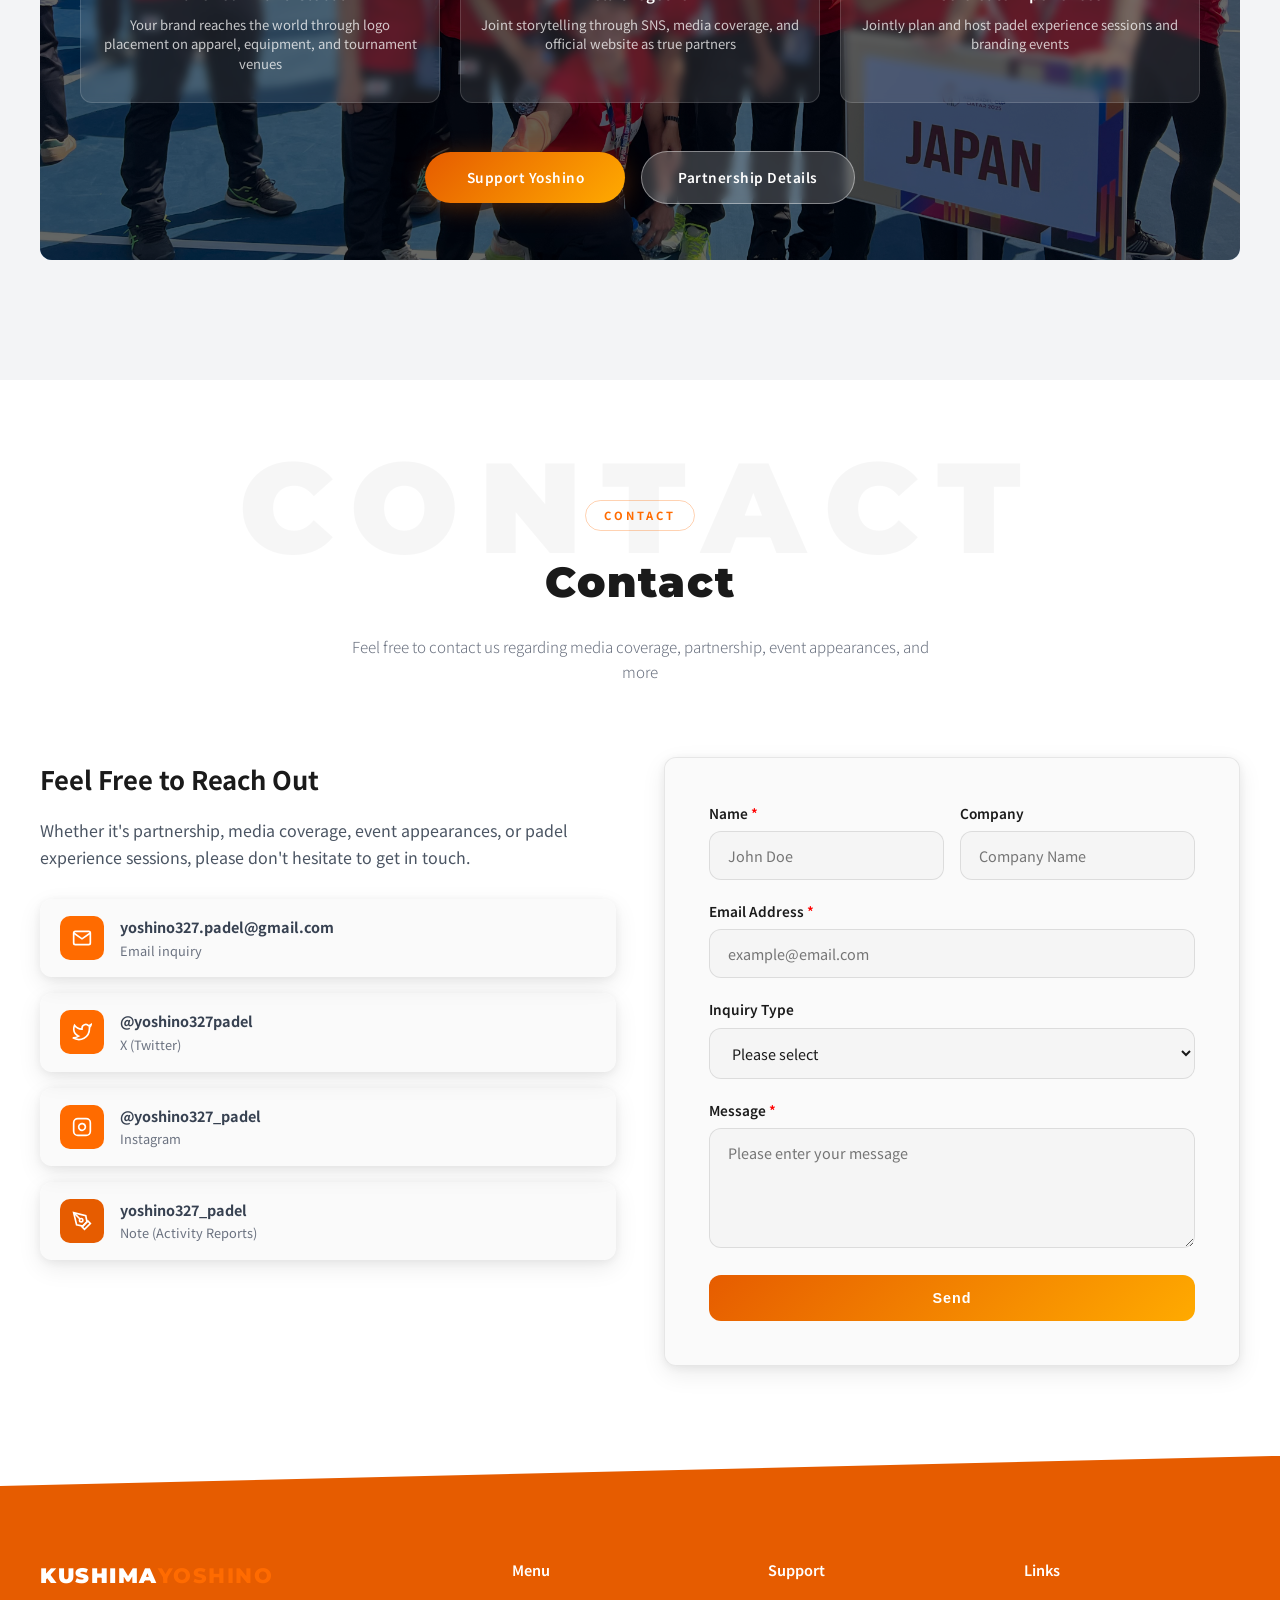
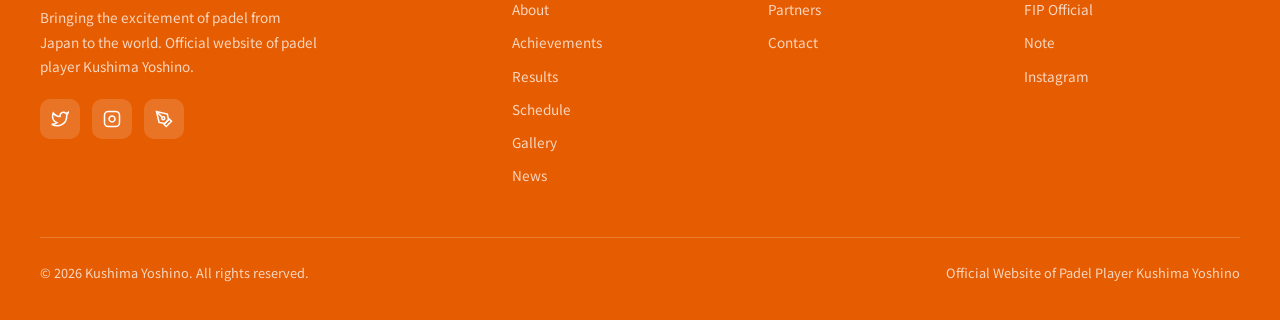
==== commit 61d50c72: "update: ranking #157, HK II result, P2 Egypt schedule, Formspree form - Update FIP ranking from #162" ====
--- a/en.html
+++ b/en.html
@@ -86,8 +86,8 @@
         </div>
         <div class="hero-stats">
           <div class="hero-stat">
-            <div class="hero-stat-num">162</div>
-            <div class="hero-stat-label">FIP Ranking (as of 2026/3/23)</div>
+            <div class="hero-stat-num">157</div>
+            <div class="hero-stat-label">FIP Ranking (as of 2026/3/30)</div>
           </div>
           <div class="hero-stat">
             <div class="hero-stat-num">15+</div>
@@ -126,7 +126,7 @@
             While working as a company employee, she discovered padel and made the switch in January 2024.
             Also selected for the Japan National Team within just 1 year, competing on the world stage in 2024 and 2025.
             From January 2026, she joined Rintaroland Co., Ltd. as an athlete employee, pursuing a dual career.
-            She is competing worldwide, aiming for the top 20 in world rankings, a World Championship quarterfinal, and Premier Padel main draw qualification.
+            She is competing worldwide, aiming for the top 20 in world rankings and a World Championship quarterfinal.
           </p>
         </div>
       </div>
@@ -177,8 +177,8 @@
               </div>
               <div class="timeline-item highlight">
                 <div class="timeline-year">2024</div>
-                <div class="timeline-title">World Championship / APPT Master Final</div>
-                <div class="timeline-desc">World Championship & APPT Master Final</div>
+                <div class="timeline-title">Asian Qualifier Champion / APPT Master Final</div>
+                <div class="timeline-desc">Won Asian Qualifier & APPT Master Final</div>
               </div>
               <div class="timeline-item highlight">
                 <div class="timeline-year">2025</div>
@@ -216,15 +216,15 @@
       <div class="achievements-grid stagger-children" style="margin-bottom: 48px;">
         <div class="achievement-card fade-in">
           <div class="achievement-year">2024</div>
-          <div class="achievement-title">World Championship Debut</div>
-          <span class="achievement-result gold-badge">World Stage</span>
-          <p class="achievement-desc">Reached the world stage within 1 year of starting padel.</p>
+          <div class="achievement-title">Asian Qualifier Champion</div>
+          <span class="achievement-result gold-badge">Champion</span>
+          <p class="achievement-desc">Won the World Championship Asian Qualifier. Selected for the Japan National Team.</p>
         </div>
         <div class="achievement-card fade-in">
           <div class="achievement-year">2024</div>
           <div class="achievement-title">World Padel Championship</div>
-          <span class="achievement-result silver-badge">Competed</span>
-          <p class="achievement-desc">Competed in the World Championship. Japan National Team member.</p>
+          <span class="achievement-result silver-badge">11th of 16 teams</span>
+          <p class="achievement-desc">Competed in the World Padel Championship as Japan National Team. Finished 11th of 16 teams.</p>
         </div>
         <div class="achievement-card fade-in">
           <div class="achievement-year">2024</div>
@@ -255,7 +255,7 @@
         <div class="achievement-card fade-in">
           <div class="achievement-year">2025-26</div>
           <div class="achievement-title">FIP Ranking Climbing</div>
-          <span class="achievement-result silver-badge">#162</span>
+          <span class="achievement-result silver-badge">#157</span>
           <p class="achievement-desc">Competing worldwide and climbing the rankings.</p>
         </div>
       </div>
@@ -328,6 +328,13 @@
         <tbody>
           <tr class="results-year-divider">
             <td colspan="5">2026</td>
+          </tr>
+          <tr>
+            <td class="year-cell">03/25</td>
+            <td class="tournament-cell"><a href="https://www.padelfip.com/events/fip-bronze-hong-kong-ii-2026/" target="_blank" rel="noopener" style="color: inherit; text-decoration: underline; text-underline-offset: 2px;">FIP Bronze Hong Kong II</a></td>
+            <td>Hong Kong</td>
+            <td><span class="result-badge sf">SF</span></td>
+            <td class="hide-mobile">14</td>
           </tr>
           <tr>
             <td class="year-cell">03/12</td>
@@ -418,6 +425,17 @@
         <p class="section-subtitle">Cupra FIP Tour Entered Tournaments</p>
       </div>
       <div class="schedule-grid">
+        <div class="schedule-card active fade-in">
+          <div class="schedule-month">2026.04.11 - 04.18</div>
+          <a href="https://www.padelfip.com/events/newgiza-p2-2026/" target="_blank" rel="noopener" style="text-decoration: none; color: inherit;">
+            <div class="schedule-event">NEWGIZA Premier Padel P2</div>
+          </a>
+          <div class="schedule-location">
+            <svg width="14" height="14" viewBox="0 0 24 24" fill="none" stroke="currentColor" stroke-width="2"><path d="M21 10c0 7-9 13-9 13s-9-6-9-13a9 9 0 0 1 18 0z"/><circle cx="12" cy="10" r="3"/></svg>
+            Giza, Egypt
+          </div>
+          <span class="schedule-badge intl">Entered</span>
+        </div>
         <!-- Additional entries placeholder -->
         <div class="schedule-card fade-in" style="background: rgba(255,255,255,0.06); border-left-color: rgba(255,255,255,0.2);">
           <div class="schedule-month" style="color: rgba(255,255,255,0.5);">Coming Soon</div>
@@ -690,7 +708,7 @@
           </div>
         </div>
         <div class="contact-form slide-in-right">
-          <form id="contactForm">
+          <form id="contactForm" action="https://formspree.io/f/xqeglknw" method="POST">
             <div class="form-row">
               <div class="form-group">
                 <label for="name">Name <span style="color:red">*</span></label>
@@ -904,11 +922,30 @@
       }
     })();
 
-    // Contact form (demo)
+    // Contact form (Formspree)
     document.getElementById('contactForm').addEventListener('submit', function(e) {
       e.preventDefault();
-      alert('Thank you for your inquiry!\nWe will review your message and get back to you shortly.');
-      this.reset();
+      var form = this;
+      var btn = form.querySelector('.btn-submit');
+      btn.disabled = true;
+      btn.textContent = 'Sending...';
+      fetch(form.action, {
+        method: 'POST',
+        body: new FormData(form),
+        headers: { 'Accept': 'application/json' }
+      }).then(function(res) {
+        if (res.ok) {
+          alert('Thank you for your inquiry!\nWe will review your message and get back to you shortly.');
+          form.reset();
+        } else {
+          alert('Failed to send. Please contact us directly via email.');
+        }
+      }).catch(function() {
+        alert('Failed to send. Please contact us directly via email.');
+      }).finally(function() {
+        btn.disabled = false;
+        btn.textContent = 'Send';
+      });
     });
 
     // Button ripple effect
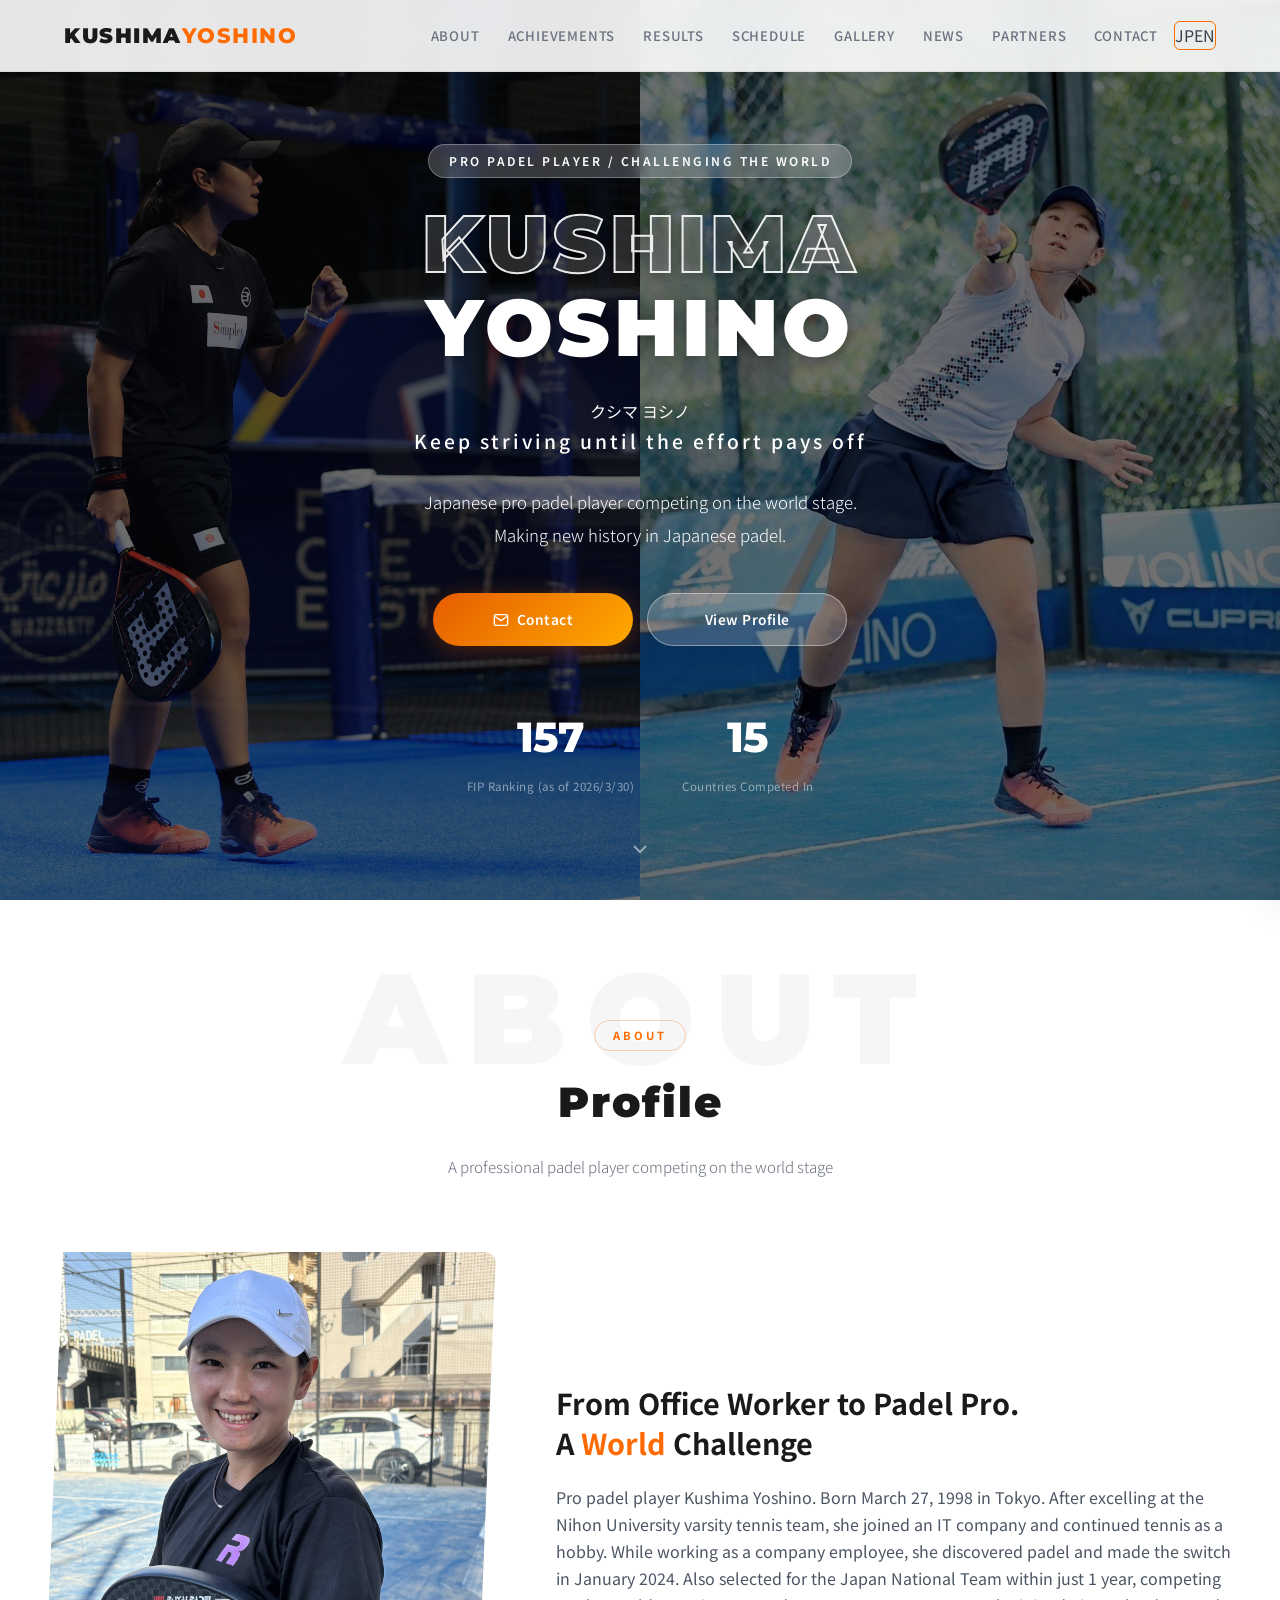
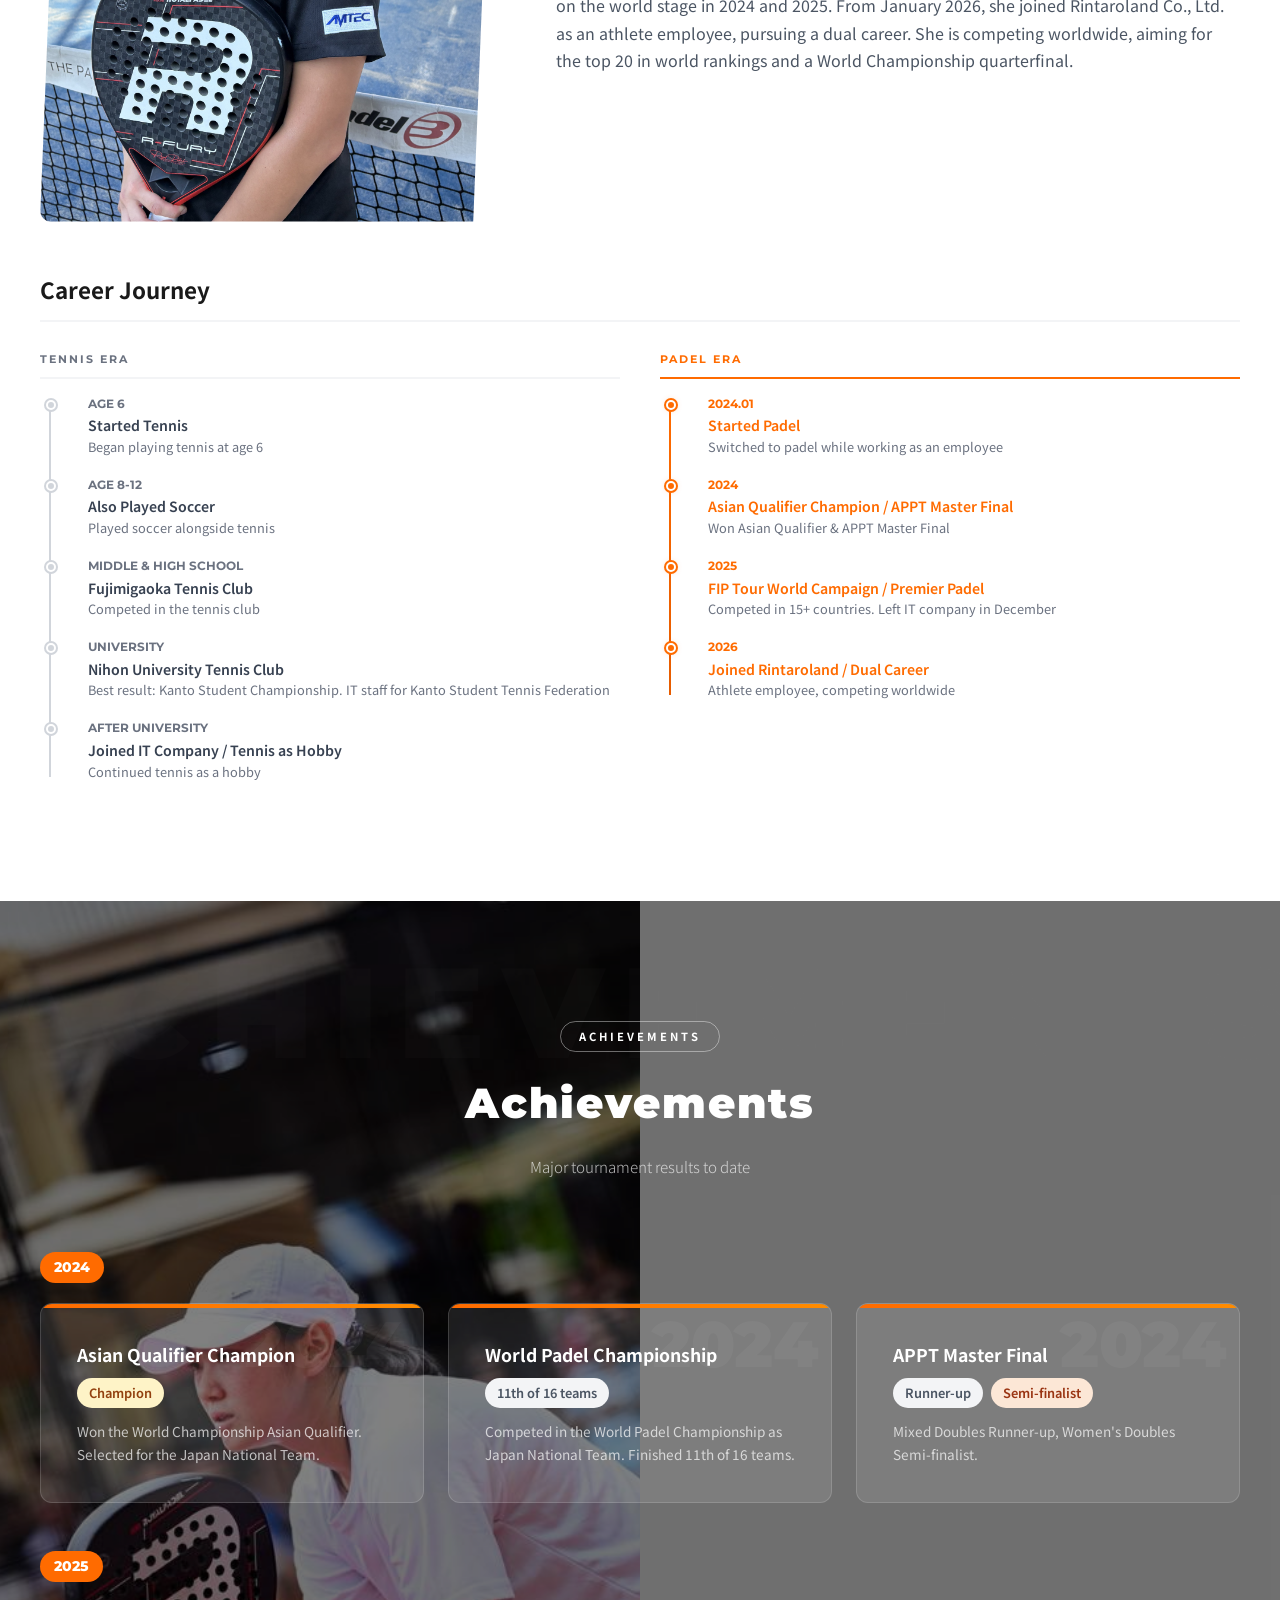
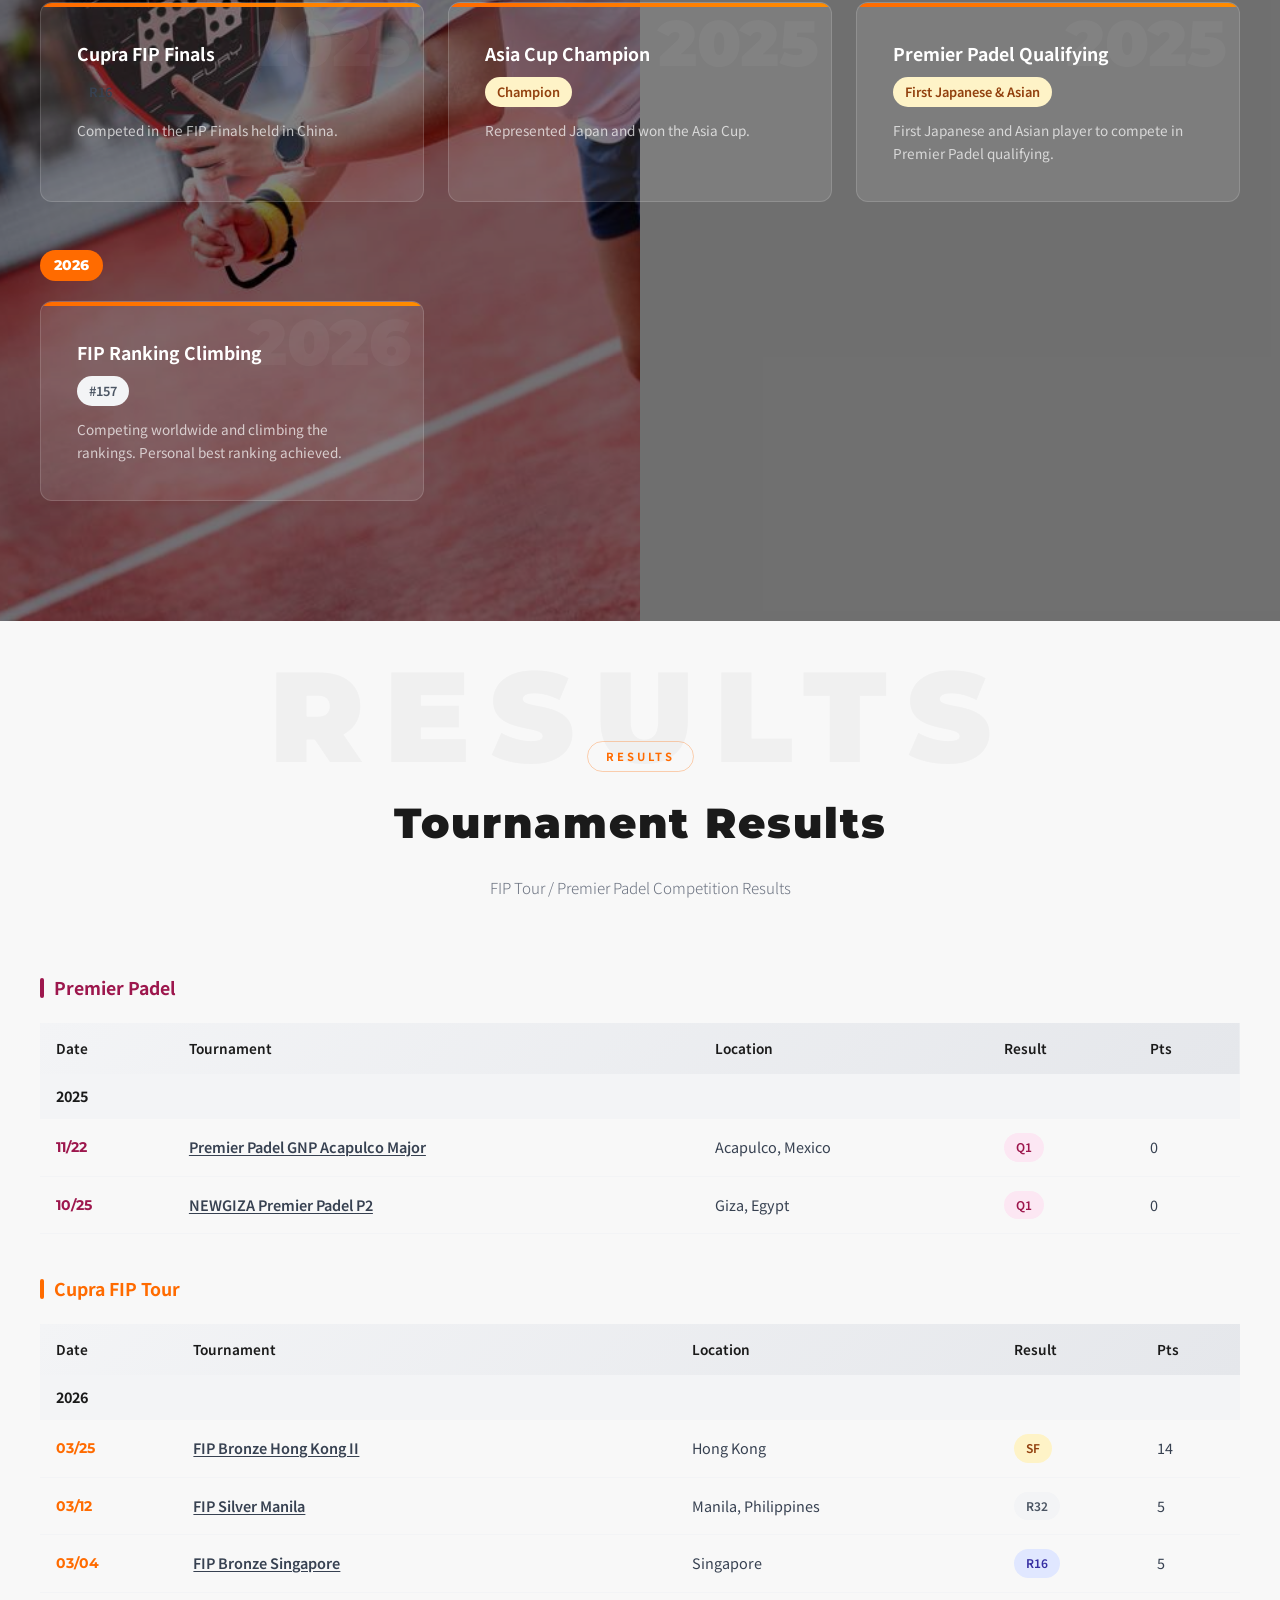
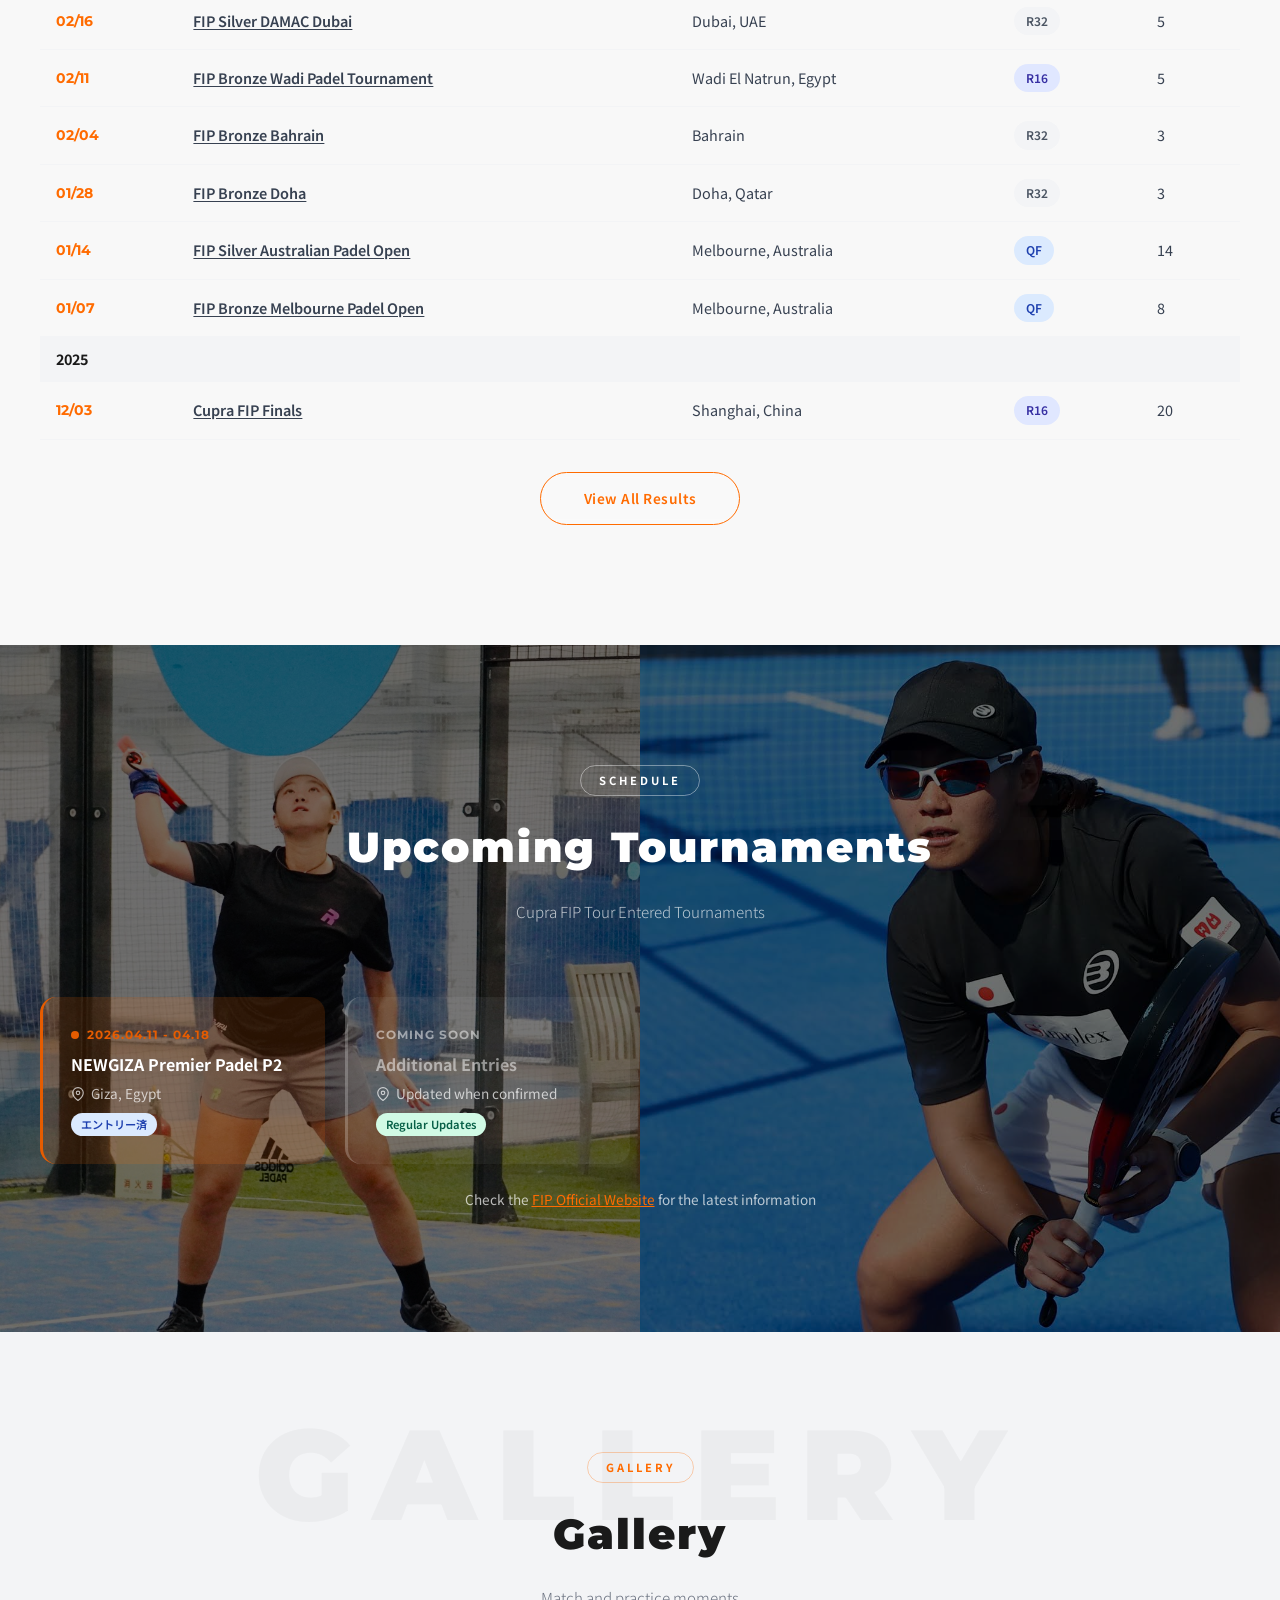
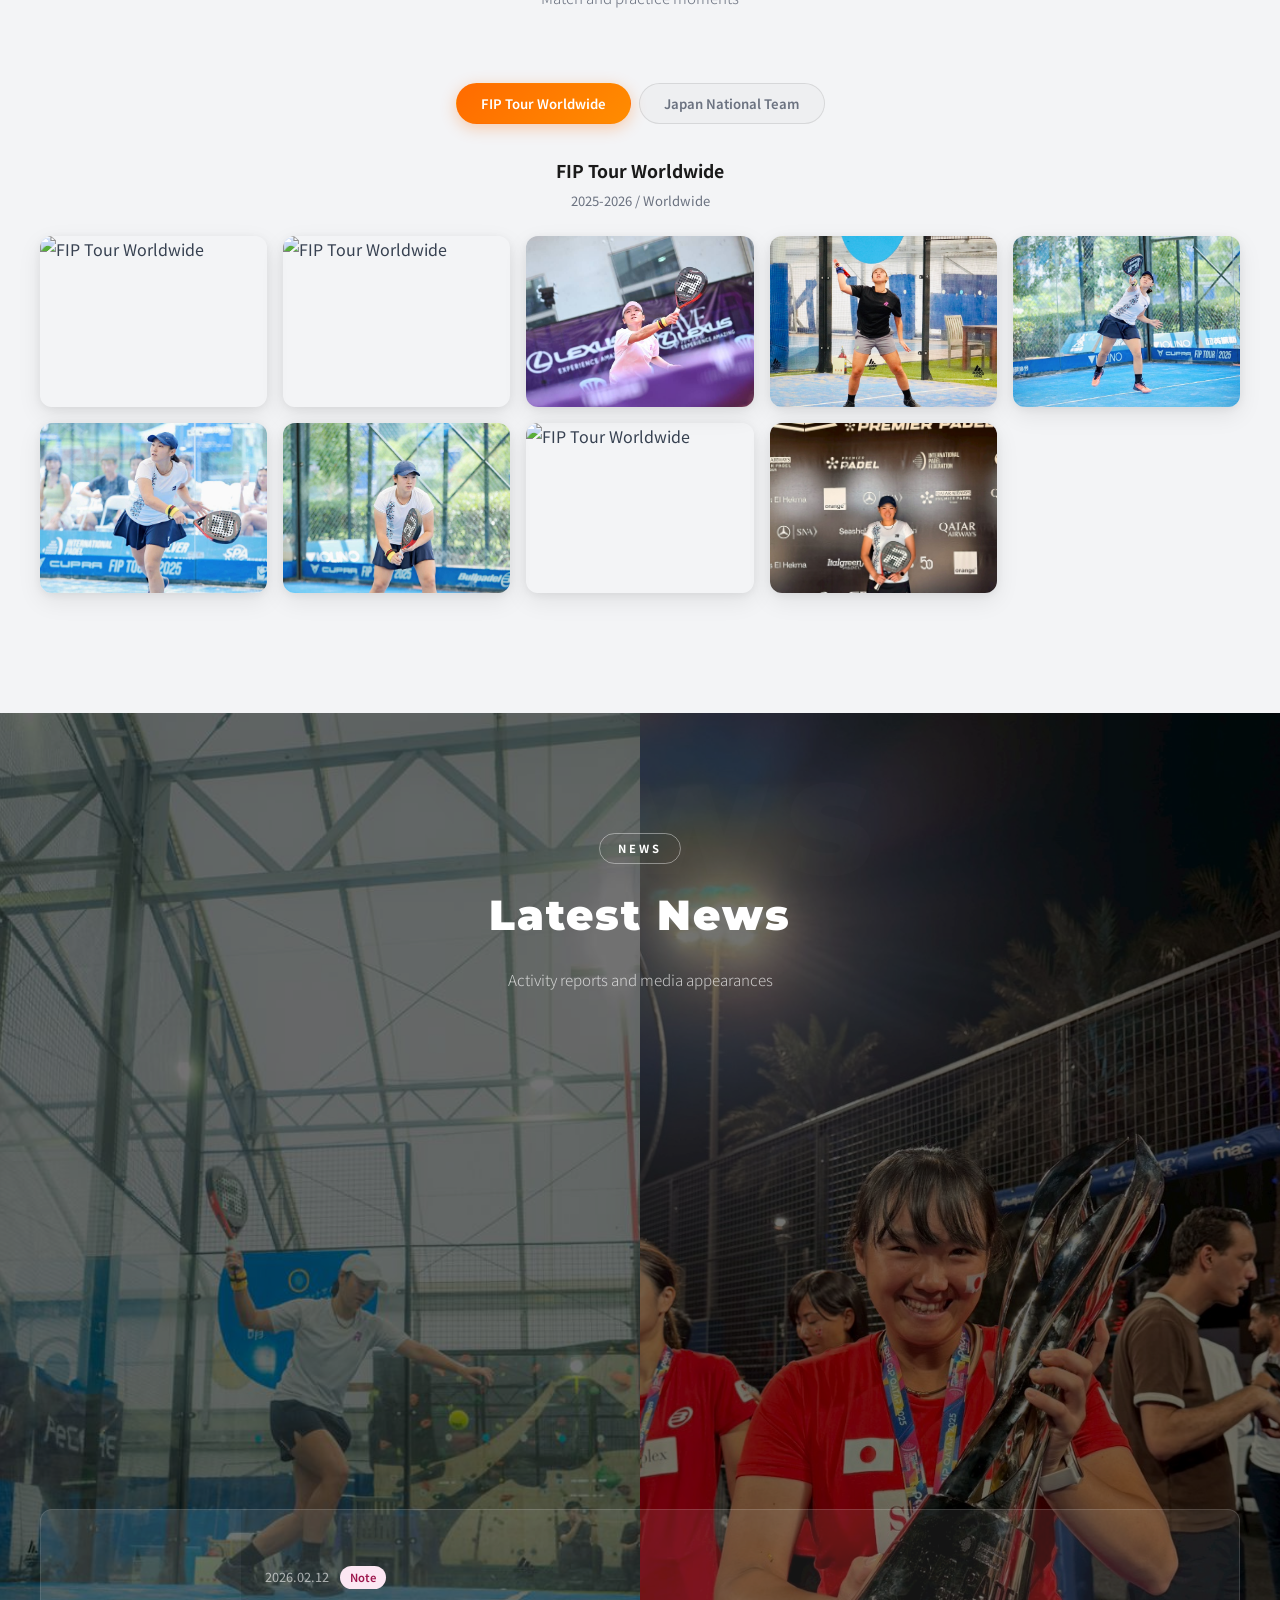
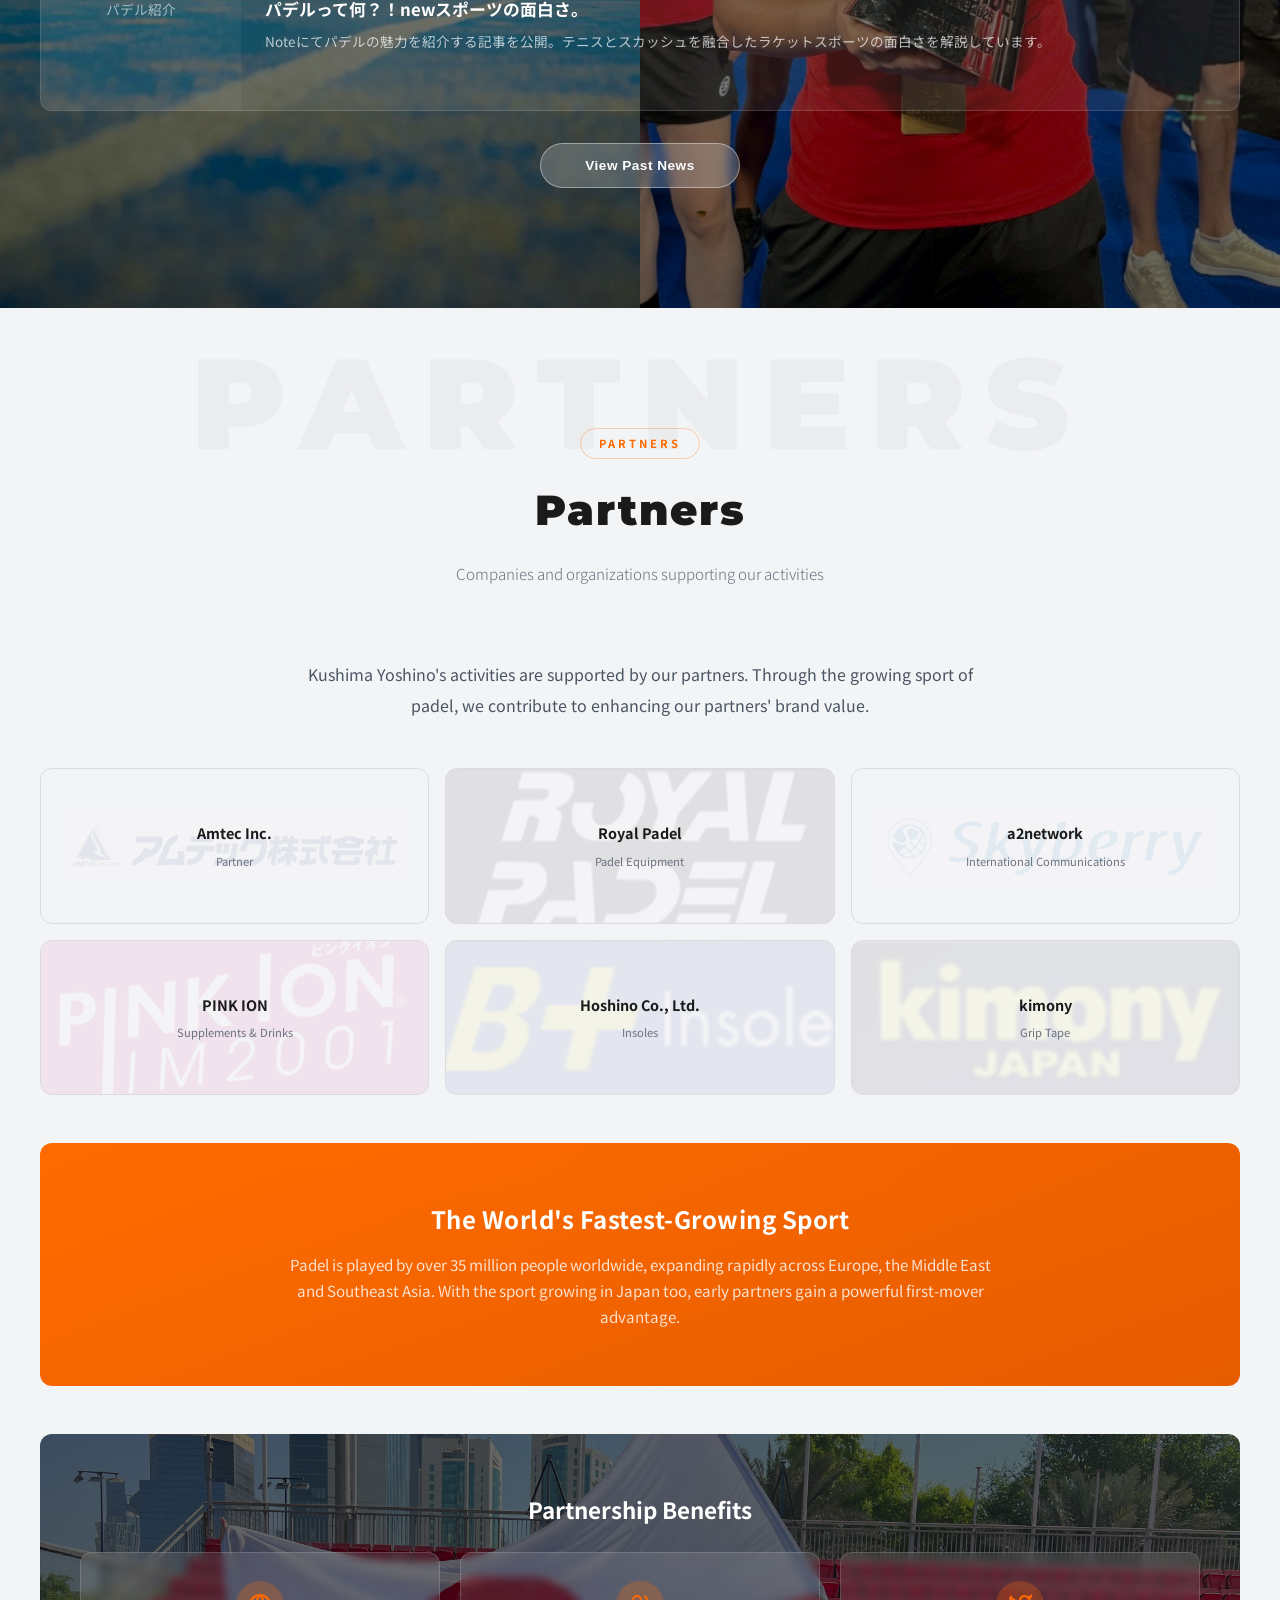
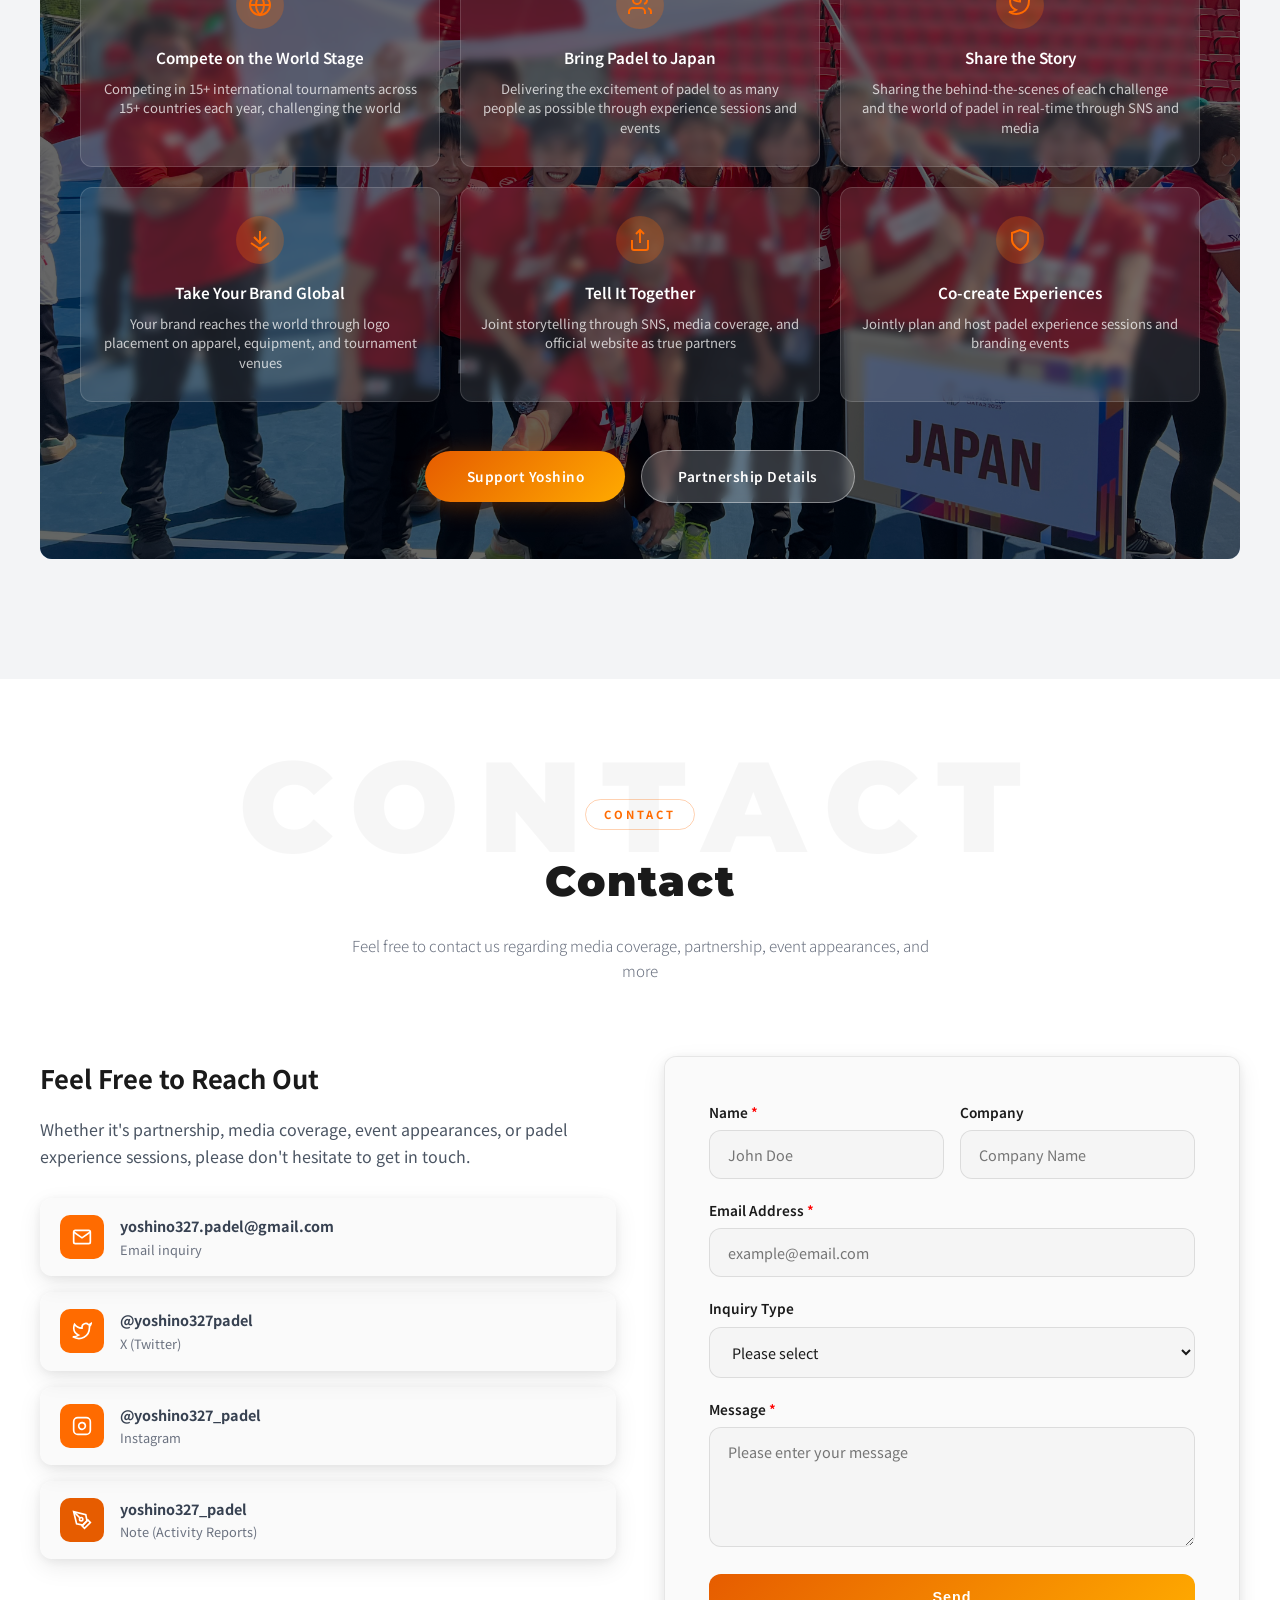
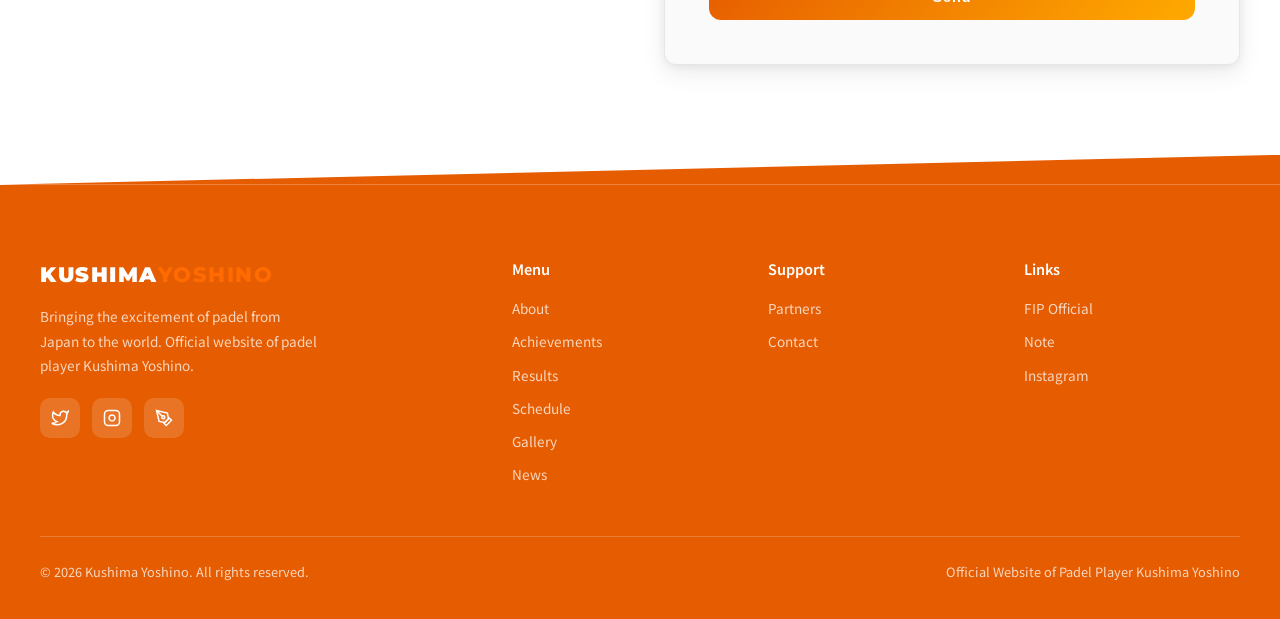
==== commit 638d6243: "update: achievements, gallery, news, lightbox UI, kimony sponsor - Add Asia Cup Champion and Premier" ====
--- a/en.html
+++ b/en.html
@@ -239,13 +239,7 @@
       <h3 style="font-size: 1.2rem; font-weight: 800; color: #ffffff; margin-bottom: 20px; display: flex; align-items: center; gap: 10px;">
         <span style="display: inline-block; padding: 4px 14px; border-radius: 50px; background: var(--primary); color: #ffffff; font-family: 'Montserrat', sans-serif; font-size: 0.85rem;">2025</span>
       </h3>
-      <div class="achievements-grid stagger-children">
-        <div class="achievement-card fade-in">
-          <div class="achievement-year">2025</div>
-          <div class="achievement-title">FIP Tour World Campaign</div>
-          <span class="achievement-result gold-badge">Worldwide</span>
-          <p class="achievement-desc">Competed worldwide on the FIP Tour. Climbing the rankings.</p>
-        </div>
+      <div class="achievements-grid stagger-children" style="margin-bottom: 48px;">
         <div class="achievement-card fade-in">
           <div class="achievement-year">2025</div>
           <div class="achievement-title">Cupra FIP Finals</div>
@@ -253,10 +247,29 @@
           <p class="achievement-desc">Competed in the FIP Finals held in China.</p>
         </div>
         <div class="achievement-card fade-in">
-          <div class="achievement-year">2025-26</div>
+          <div class="achievement-year">2025</div>
+          <div class="achievement-title">Asia Cup Champion</div>
+          <span class="achievement-result gold-badge">Champion</span>
+          <p class="achievement-desc">Represented Japan and won the Asia Cup.</p>
+        </div>
+        <div class="achievement-card fade-in">
+          <div class="achievement-year">2025</div>
+          <div class="achievement-title">Premier Padel Qualifying</div>
+          <span class="achievement-result gold-badge">First Japanese & Asian</span>
+          <p class="achievement-desc">First Japanese and Asian player to compete in Premier Padel qualifying.</p>
+        </div>
+      </div>
+
+      <!-- 2026 -->
+      <h3 style="font-size: 1.2rem; font-weight: 800; color: #ffffff; margin-bottom: 20px; display: flex; align-items: center; gap: 10px;">
+        <span style="display: inline-block; padding: 4px 14px; border-radius: 50px; background: var(--primary); color: #ffffff; font-family: 'Montserrat', sans-serif; font-size: 0.85rem;">2026</span>
+      </h3>
+      <div class="achievements-grid stagger-children">
+        <div class="achievement-card fade-in">
+          <div class="achievement-year">2026</div>
           <div class="achievement-title">FIP Ranking Climbing</div>
           <span class="achievement-result silver-badge">#157</span>
-          <p class="achievement-desc">Competing worldwide and climbing the rankings.</p>
+          <p class="achievement-desc">Competing worldwide and climbing the rankings. Personal best ranking achieved.</p>
         </div>
       </div>
     </div>
@@ -466,7 +479,7 @@
       <div class="gallery-event-header" id="galleryHeader"></div>
       <div class="gallery-photos scale-in" id="galleryPhotos"></div>
       <div class="lightbox" id="lightbox">
-        <button class="lightbox-close" id="lightboxClose" aria-label="Close">&times;</button>
+        <button class="lightbox-close" id="lightboxClose" aria-label="Close"><svg width="18" height="18" viewBox="0 0 24 24" fill="none" stroke="currentColor" stroke-width="2.5" stroke-linecap="round" stroke-linejoin="round"><polyline points="15 18 9 12 15 6"/></svg>Back</button>
         <button class="lightbox-prev" id="lightboxPrev" aria-label="Previous">
           <svg width="24" height="24" viewBox="0 0 24 24" fill="none" stroke="currentColor" stroke-width="2"><polyline points="15 18 9 12 15 6"/></svg>
         </button>
@@ -491,28 +504,28 @@
       </div>
       <!-- Latest News (always visible) -->
       <div class="news-grid" id="newsLatest">
+        <a href="https://note.com/yoshino327_padel/n/nb349ac993a66" target="_blank" rel="noopener" class="news-card fade-in" style="text-decoration: none; color: inherit;">
+          <div class="news-thumb" style="background: linear-gradient(135deg, rgba(255,45,0,0.12), rgba(255,107,0,0.12)); display: flex; align-items: center; justify-content: center; font-size: 0.85rem; color: var(--accent);">Hong Kong Trip</div>
+          <div class="news-body">
+            <div class="news-date">2026.04.01 <span class="news-tag media">Note</span></div>
+            <h3 class="news-title">3 Days in Hong Kong 🇭🇰</h3>
+            <p class="news-excerpt">Traveled to Hong Kong for FIP Bronze Hong Kong II. Reporting on the 3-day tournament and local experiences.</p>
+          </div>
+        </a>
+        <a href="https://note.com/yoshino327_padel/n/n561393817714" target="_blank" rel="noopener" class="news-card fade-in" style="text-decoration: none; color: inherit;">
+          <div class="news-thumb" style="background: linear-gradient(135deg, rgba(255,45,0,0.12), rgba(255,107,0,0.12)); display: flex; align-items: center; justify-content: center; font-size: 0.85rem; color: var(--accent);">Manila Trip</div>
+          <div class="news-body">
+            <div class="news-date">2026.03.24 <span class="news-tag media">Note</span></div>
+            <h3 class="news-title">5 Days in Manila, Philippines 🇵🇭</h3>
+            <p class="news-excerpt">Traveled to Manila, Philippines for FIP Silver Manila. Reporting on the tournament and life abroad.</p>
+          </div>
+        </a>
         <a href="https://note.com/yoshino327_padel/n/n40696519be48" target="_blank" rel="noopener" class="news-card fade-in" style="text-decoration: none; color: inherit;">
           <div class="news-thumb" style="background: linear-gradient(135deg, rgba(255,45,0,0.12), rgba(255,107,0,0.12)); display: flex; align-items: center; justify-content: center; font-size: 0.85rem; color: var(--accent);">About Padel</div>
           <div class="news-body">
             <div class="news-date">2026.02.12 <span class="news-tag media">Note</span></div>
             <h3 class="news-title">What is Padel?! The Fun of a New Sport.</h3>
             <p class="news-excerpt">Published an article introducing the appeal of padel on Note. Explaining the fun of this racket sport that combines tennis and squash.</p>
-          </div>
-        </a>
-        <article class="news-card fade-in">
-          <div class="news-thumb" style="background: linear-gradient(135deg, rgba(255,107,0,0.12), rgba(255,140,0,0.12)); display: flex; align-items: center; justify-content: center; font-size: 0.85rem; color: var(--primary);">FIP Bronze Bahrain</div>
-          <div class="news-body">
-            <div class="news-date">2026.02.08 <span class="news-tag match">Match</span></div>
-            <h3 class="news-title">FIP Bronze Bahrain Result: R32</h3>
-            <p class="news-excerpt">Competed in FIP Bronze Bahrain. Result: R32. Moving on to Egypt and Dubai for the next tournaments.</p>
-          </div>
-        </article>
-        <a href="https://note.com/yoshino327_padel/n/n4198e8aa93bc" target="_blank" rel="noopener" class="news-card fade-in" style="text-decoration: none; color: inherit;">
-          <div class="news-thumb" style="background: linear-gradient(135deg, rgba(255,45,0,0.12), rgba(255,107,0,0.12)); display: flex; align-items: center; justify-content: center; font-size: 0.85rem; color: var(--accent);">Note Article</div>
-          <div class="news-body">
-            <div class="news-date">2026.01.26 <span class="news-tag media">Note</span></div>
-            <h3 class="news-title">Self-Introduction | An Athlete Challenging the World</h3>
-            <p class="news-excerpt">Published a self-introduction article on Note about the transition from tennis to padel, national team selection, and the challenge to compete globally.</p>
           </div>
         </a>
       </div>
@@ -1048,15 +1061,15 @@
       "events": [
         {
           "name": "FIP Tour 世界転戦", "nameEn": "FIP Tour Worldwide",
-          "date": "2025", "location": "世界各地", "locationEn": "Worldwide",
-          "thumbnail": "images/gallery/fip-tour/20250828_054127754_iOS.jpg",
-          "photos": ["images/gallery/fip-tour/20250828_054127754_iOS.jpg","images/gallery/fip-tour/20250828_054106052_iOS.jpg","images/gallery/fip-tour/20250811_010205000_iOS.jpg","images/gallery/fip-tour/20250717_100626648_iOS.jpg","images/gallery/fip-tour/20250706_093213266_iOS.jpg","images/gallery/fip-tour/20250706_092856279_iOS.jpg","images/gallery/fip-tour/20250615_001829320_iOS.jpg"]
+          "date": "2025-2026", "location": "世界各地", "locationEn": "Worldwide",
+          "thumbnail": "images/gallery/fip-tour/20260330_1.jpeg",
+          "photos": ["images/gallery/fip-tour/20260330_1.jpeg","images/gallery/fip-tour/20260330_2.jpeg","images/gallery/fip-tour/20250828.jpg","images/gallery/fip-tour/20250811.jpg","images/gallery/fip-tour/20250717.jpg","images/gallery/fip-tour/20250706_1.jpg","images/gallery/fip-tour/20250706_2.jpg","images/gallery/fip-tour/20250615.jpg","images/gallery/fip-tour/1.jpg"]
         },
         {
           "name": "日本代表", "nameEn": "Japan National Team",
-          "date": "2025", "location": "カタール", "locationEn": "Qatar",
+          "date": "2024", "location": "カタール", "locationEn": "Qatar",
           "thumbnail": "images/gallery/japan-national-team/20251029_121941355_iOS.jpg",
-          "photos": ["images/gallery/japan-national-team/20251029_121941355_iOS.jpg"]
+          "photos": ["images/gallery/japan-national-team/20251029_121941355_iOS.jpg","images/gallery/japan-national-team/news1.jpg","images/gallery/japan-national-team/news2.jpg","images/gallery/japan-national-team/partner.jpeg"]
         }
       ]
     };
@@ -1112,10 +1125,12 @@
       var container = document.getElementById('galleryPhotos');
       if (!container) return;
       container.innerHTML = '';
+      var topPositionPhotos = ['20260330_1.jpeg', '20250615.jpg'];
       event.photos.forEach(function(photo, photoIdx) {
         var item = document.createElement('div');
         item.className = 'gallery-photo-item fade-in';
-        item.innerHTML = '<img src="' + photo + '" alt="' + (isEn ? event.nameEn : event.name) + '" loading="lazy">';
+        var useTop = topPositionPhotos.some(function(f) { return photo.indexOf(f) !== -1; });
+        item.innerHTML = '<img src="' + photo + '" alt="' + (isEn ? event.nameEn : event.name) + '" loading="lazy"' + (useTop ? ' style="object-position: top;"' : '') + '>';
         item.addEventListener('click', function() { openLightbox(event.photos, photoIdx); });
         container.appendChild(item);
       });
@@ -1144,7 +1159,6 @@
     document.getElementById('lightboxPrev').addEventListener('click', function(e) { e.stopPropagation(); lightboxNav(-1); });
     document.getElementById('lightboxNext').addEventListener('click', function(e) { e.stopPropagation(); lightboxNav(1); });
     document.getElementById('lightbox').addEventListener('click', function(e) {
-      // Close on click anywhere except prev/next buttons
       closeLightbox();
     });
     document.addEventListener('keydown', function(e) {
--- a/css/style.css
+++ b/css/style.css
@@ -756,9 +756,16 @@
     .lightbox.active { display: flex; }
     .lightbox-img { max-width: 90vw; max-height: 85vh; object-fit: contain; border-radius: 8px; }
     .lightbox-close {
-      position: absolute; top: 20px; right: 20px;
-      background: none; border: none; color: white; font-size: 2rem; cursor: pointer; z-index: 2001;
-    }
+      position: fixed; bottom: 32px; left: 50%; transform: translateX(-50%);
+      background: rgba(255,255,255,0.15); border: 1px solid rgba(255,255,255,0.5);
+      color: white; cursor: pointer; z-index: 2002;
+      padding: 10px 28px; border-radius: 999px;
+      display: flex; align-items: center; gap: 6px;
+      font-size: 0.9rem; font-weight: 500; letter-spacing: 0.5px;
+      backdrop-filter: blur(8px); -webkit-backdrop-filter: blur(8px);
+      transition: 0.3s ease;
+    }
+    .lightbox-close:hover { background: rgba(255,255,255,0.3); }
     .lightbox-prev, .lightbox-next {
       position: absolute; top: 50%; transform: translateY(-50%);
       background: rgba(255,255,255,0.1); border: none; color: white;
@@ -1305,6 +1312,7 @@
       .profile-table th { display: block; width: 100%; padding-bottom: 2px; }
       .profile-table td { display: block; padding-top: 2px; padding-bottom: 14px; }
       .about-info { gap: 16px 24px; }
+      .lightbox-close { bottom: 24px; padding: 10px 24px; font-size: 0.85rem; }
       .lightbox-prev { left: 8px; }
       .lightbox-next { right: 8px; }
       .table-scroll-wrapper { overflow-x: auto; -webkit-overflow-scrolling: touch; }
